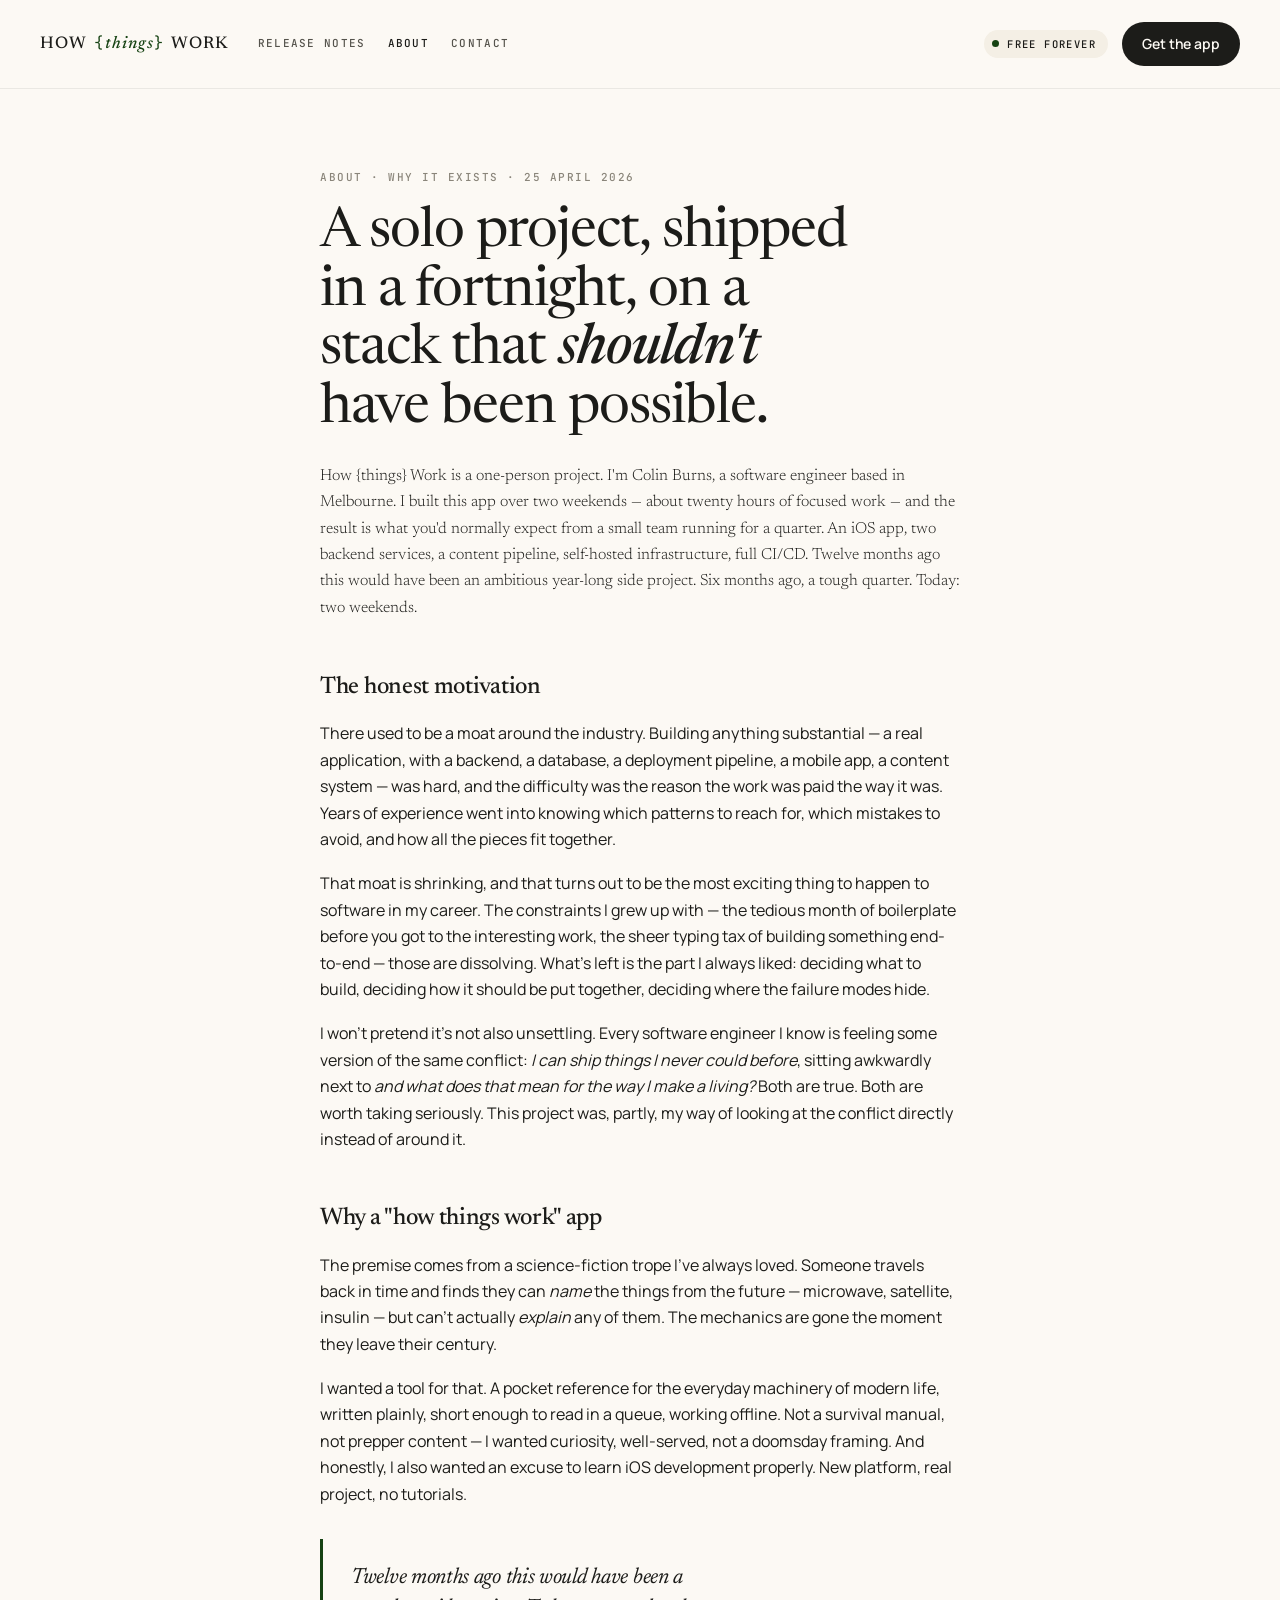
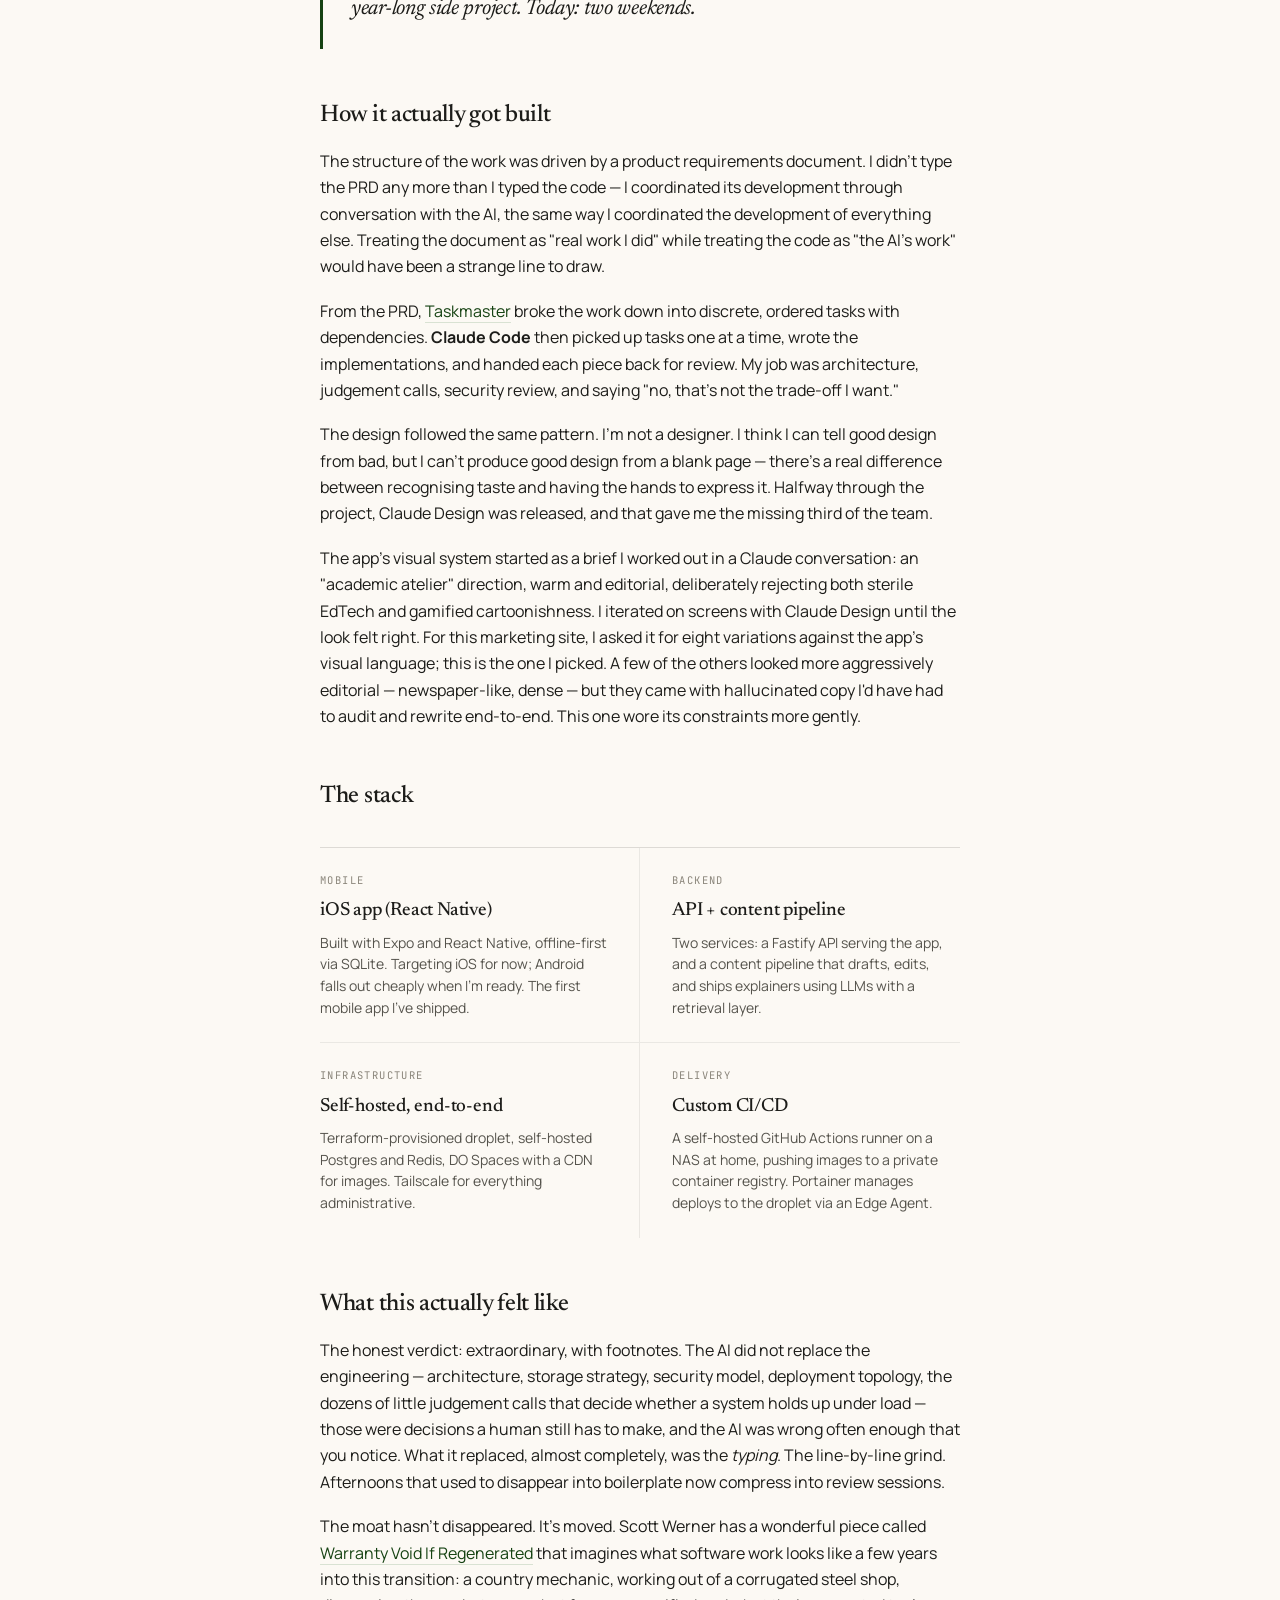
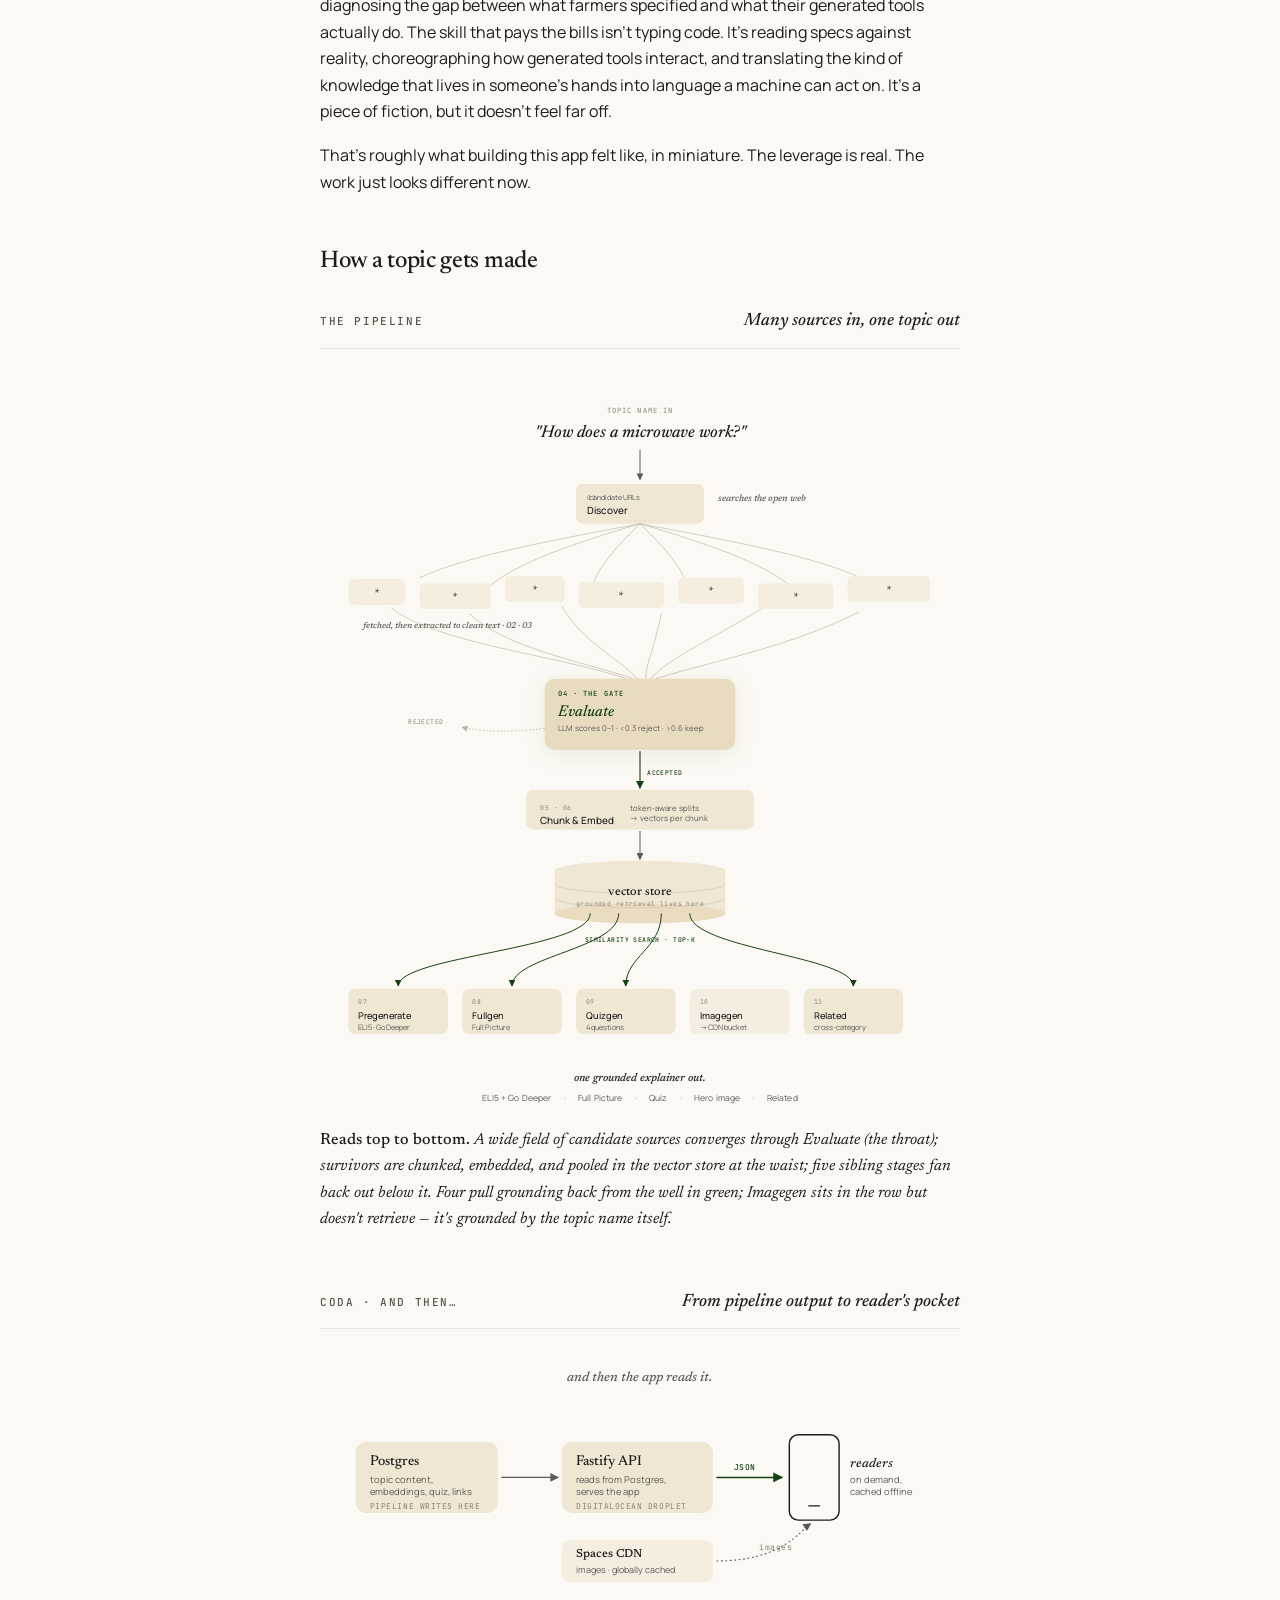
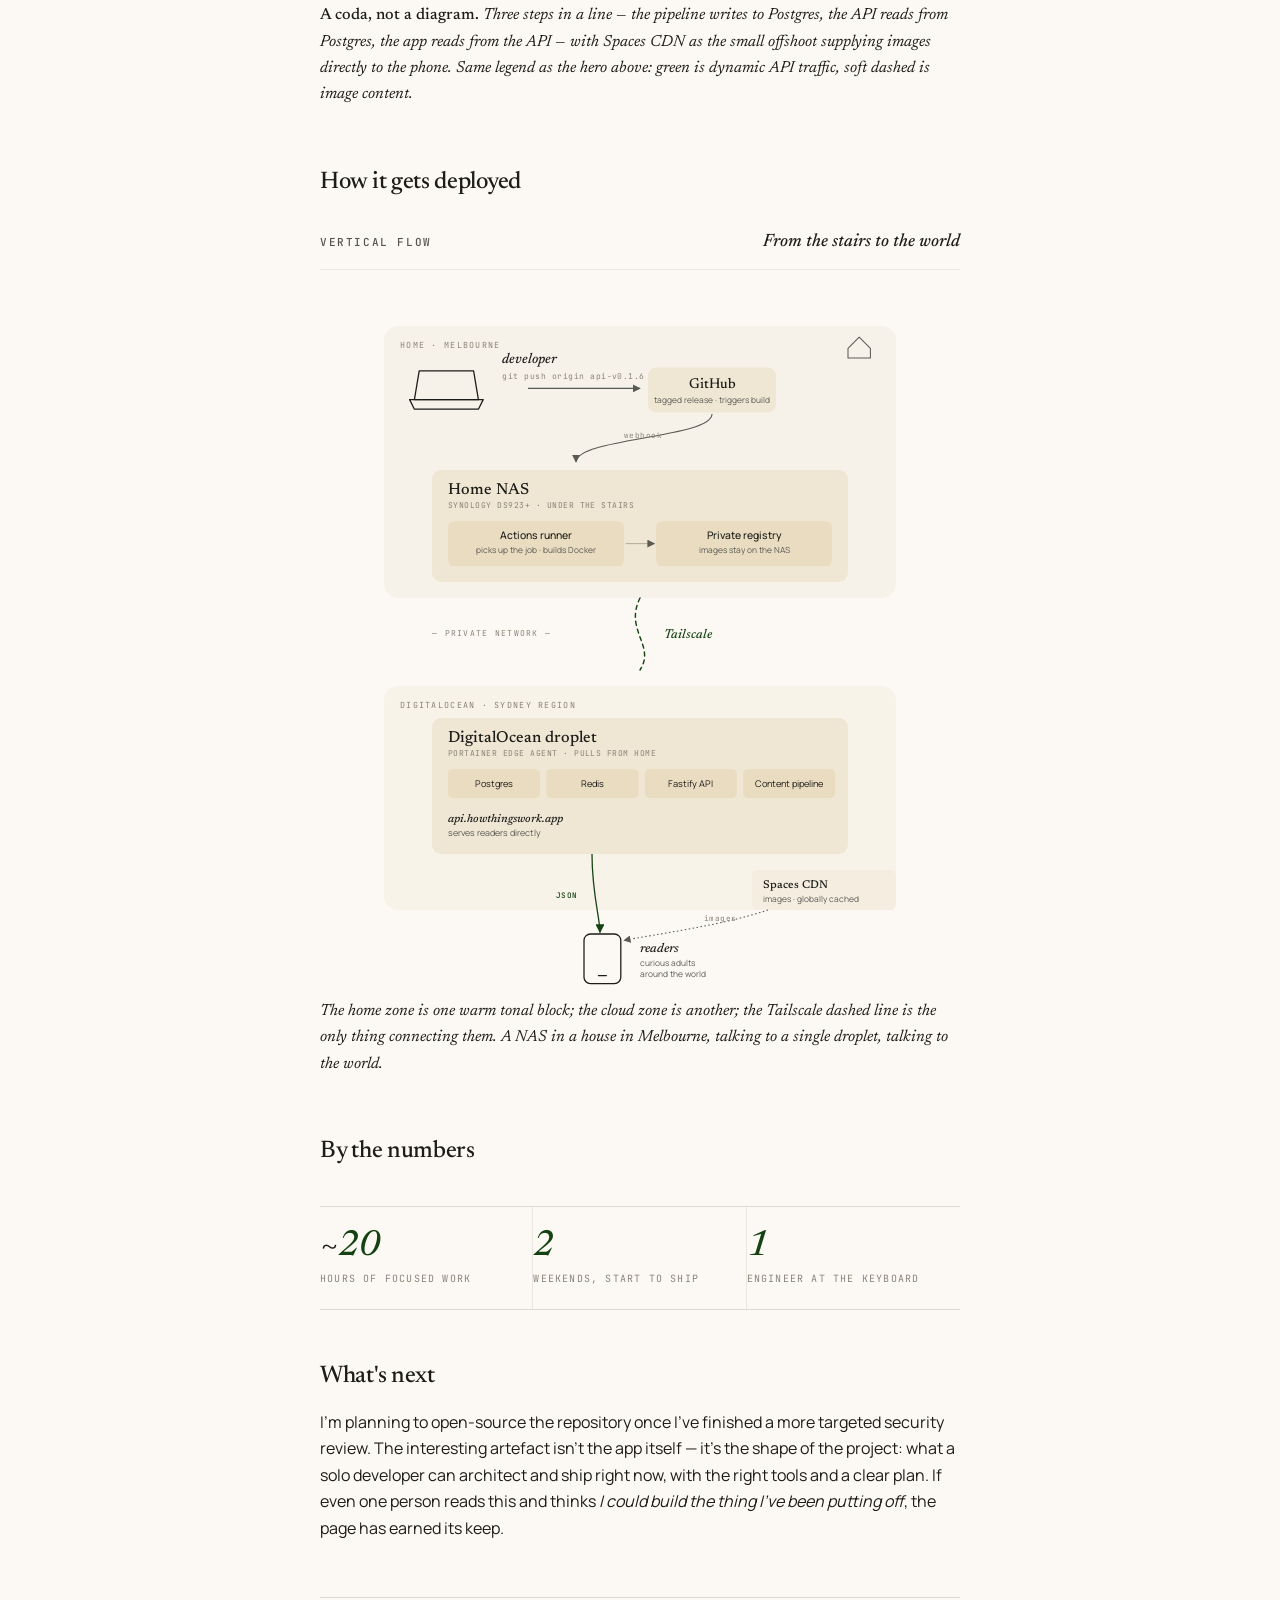
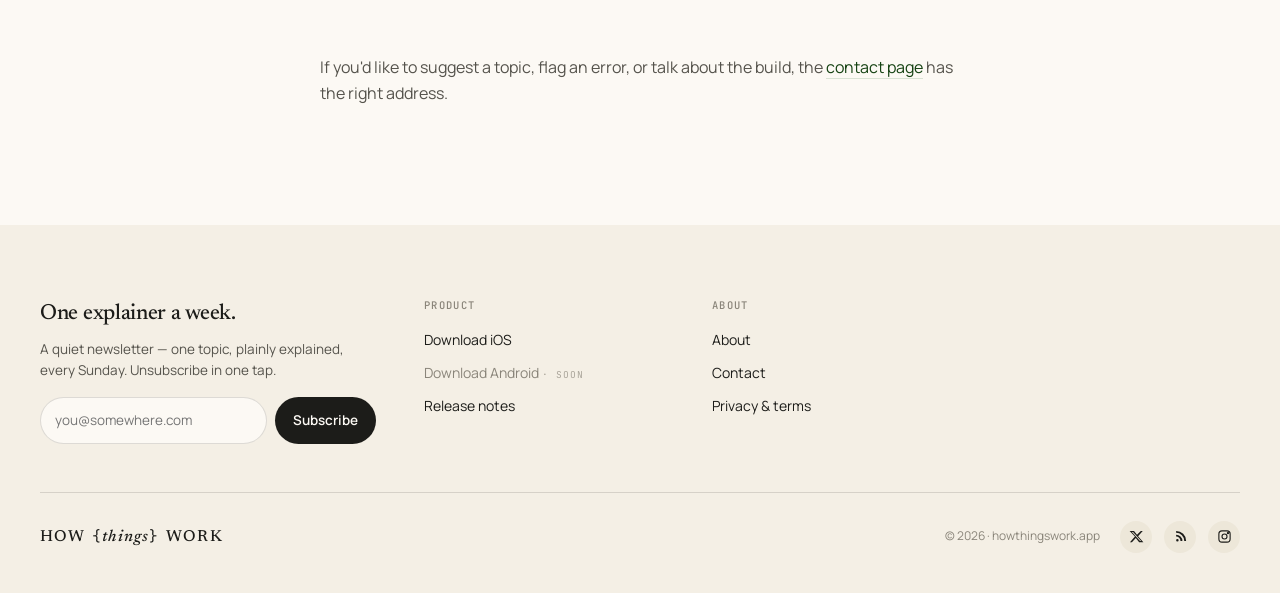
==== about.html @ 5ff61b68 "Consolidate marketing site: about page with embedded diagrams" ====
<!doctype html>
<html lang="en">
<head>
<meta charset="utf-8"/>
<meta name="viewport" content="width=device-width,initial-scale=1"/>
<title>About — How {things} Work</title>
<meta name="description" content="A solo project by Colin Burns. An honest account of building production software with AI as a co-author — what's exciting about it, and what's complicated about it."/>
<meta name="theme-color" content="#fcf9f4"/>
<meta property="og:type" content="website"/>
<meta property="og:title" content="About — How {things} Work"/>
<meta property="og:description" content="A solo project. An honest account of building production software with AI as a co-author."/>
<meta property="og:url" content="https://howthingswork.app/about.html"/>
<meta property="og:site_name" content="How {things} Work"/>
<meta name="twitter:card" content="summary"/>
<link rel="canonical" href="https://howthingswork.app/about.html"/>
<link rel="icon" type="image/svg+xml" href="data:image/svg+xml,<svg xmlns='http://www.w3.org/2000/svg' viewBox='0 0 16 16'><text x='2' y='13' font-family='monospace' font-size='14' fill='%23154212'>{</text></svg>"/>
<link rel="preconnect" href="https://fonts.googleapis.com"/>
<link rel="preconnect" href="https://fonts.gstatic.com" crossorigin/>
<link rel="stylesheet" href="brand.v2.css"/>
<style>
  /* About-page bits */
  .stack {
    display: grid;
    grid-template-columns: 1fr 1fr;
    gap: 0;
    margin: 32px 0 8px;
    border-top: 1px solid var(--hairline-2);
  }
  .stack-item {
    padding: 24px 32px 24px 0;
    border-bottom: 1px solid var(--hairline);
    border-right: 1px solid var(--hairline);
  }
  .stack-item:nth-child(2n) { padding-right: 0; padding-left: 32px; border-right: none; }
  .stack-item:nth-last-child(-n+2) { border-bottom: none; }
  .stack-item .label {
    font-family: var(--mono);
    font-size: 10.5px; letter-spacing: 1.4px; text-transform: uppercase;
    color: var(--ink-faint);
    margin-bottom: 8px;
  }
  .stack-item h4 {
    font-family: var(--serif);
    font-size: 19px; font-weight: 500;
    letter-spacing: -0.2px;
    margin: 0 0 6px;
  }
  .stack-item p {
    font-size: 14px; line-height: 1.55;
    color: var(--ink-muted);
    margin: 0; text-wrap: pretty;
  }

  .stat-row {
    display: grid;
    grid-template-columns: repeat(3, 1fr);
    gap: 0;
    margin: 36px 0 12px;
    border-top: 1px solid var(--hairline-2);
    border-bottom: 1px solid var(--hairline-2);
  }
  .stat {
    padding: 22px 24px 22px 0;
    border-right: 1px solid var(--hairline);
  }
  .stat:last-child { border-right: none; }
  .stat .num {
    font-family: var(--serif);
    font-size: 36px; font-weight: 400;
    letter-spacing: -0.6px;
    line-height: 1;
    margin: 0 0 6px;
  }
  .stat .num em { font-style: italic; font-weight: 500; color: var(--green); }
  .stat .label {
    font-family: var(--mono);
    font-size: 10px; letter-spacing: 1.2px; text-transform: uppercase;
    color: var(--ink-faint);
  }

  .pull {
    margin: 32px 0;
    padding: 24px 0 24px 28px;
    border-left: 3px solid var(--green);
    font-family: var(--serif);
    font-size: 22px;
    font-style: italic;
    line-height: 1.4;
    letter-spacing: -0.3px;
    color: var(--ink);
    text-wrap: balance;
  }

  /* Diagram blocks (funnel · coda · deployment) */
  .diagram-block { margin: 28px 0 56px; }
  .diagram-label {
    display: flex; align-items: baseline; justify-content: space-between;
    margin-bottom: 24px; padding-bottom: 12px;
    border-bottom: 1px solid var(--hairline);
    gap: 16px; flex-wrap: wrap;
  }
  .diagram-num {
    font-family: var(--mono);
    font-size: 11px; font-weight: 500;
    letter-spacing: 1.6px; text-transform: uppercase;
    color: var(--ink-muted);
  }
  .diagram-name {
    font-family: var(--serif);
    font-style: italic;
    font-weight: 500;
    font-size: 18px;
    color: var(--ink);
  }
  .diagram-svg { display: block; width: 100%; height: auto; margin: 0 auto; }
  .diagram-note {
    font-family: var(--serif);
    font-size: 15px;
    line-height: 1.6;
    color: var(--ink-muted);
    margin: 22px 0 0;
    font-style: italic;
    text-wrap: pretty;
  }
  .diagram-note strong { font-style: normal; font-weight: 500; color: var(--ink); }
  .coda { margin-top: 8px; }
  .coda .diagram-svg { max-width: 640px; }

  /* SVG-internal classes (referenced from inline SVG below) */
  .d-card { fill: #f4ede0; }
  .d-card-2 { fill: #efe6d4; }
  .d-card-3 { fill: #e9dcc1; }
  .d-card-warm { fill: #e8dcc0; }
  .d-soft-shadow { filter: drop-shadow(0 6px 14px rgba(60, 50, 30, 0.08)); }
  .d-ink { fill: #1c1c19; }
  .d-ink-soft { fill: #5a5a55; }
  .d-ink-muted { fill: #8a8478; }
  .d-green { fill: #154212; }
  .d-green-stroke { stroke: #154212; }
  .d-ink-stroke { stroke: #1c1c19; }
  .d-soft-stroke { stroke: #5a5a55; }
  .d-mute-stroke { stroke: #b8af9d; }
  .d-display { font-family: var(--serif); }
  .d-mono { font-family: var(--mono); }
  .d-sans { font-family: var(--sans); }

  @media (max-width: 720px) {
    .stack { grid-template-columns: 1fr; }
    .stack-item, .stack-item:nth-child(2n) { padding: 20px 0; border-right: none; }
    .stat-row { grid-template-columns: 1fr; }
    .stat { padding: 20px 0; border-right: none; border-bottom: 1px solid var(--hairline); }
    .stat:last-child { border-bottom: none; }
    .pull { font-size: 19px; padding-left: 20px; }
    .diagram-name { font-size: 16px; }
  }
</style>
</head>
<body>

<nav class="nav">
  <div class="nav-left">
    <a href="index.html" class="wm" aria-label="Home">
      <span class="word">HOW</span><span><span class="brace">{</span><span class="slot">things</span><span class="brace">}</span></span><span class="word">WORK</span>
    </a>
    <div class="nav-links">
      <a href="release-notes.html">Release notes</a>
      <a href="about.html">About</a>
      <a href="contact.html">Contact</a>
    </div>
  </div>
  <div class="nav-right">
    <span class="free-pill">Free forever</span>
    <a href="index.html#download" class="btn btn-ink">Get the app</a>
  </div>
</nav>

<main>
<section class="page">
  <div class="page-eyebrow">About · Why it exists · 25 April 2026</div>
  <h1 class="page-title">A solo project, shipped in a fortnight, on a stack that <em>shouldn't</em> have been possible.</h1>
  <p class="page-lede">
    How {things} Work is a one-person project. I'm Colin Burns, a software engineer based in
    Melbourne. I built this app over two weekends — about twenty hours of focused work — and
    the result is what you'd normally expect from a small team running for a quarter. An iOS
    app, two backend services, a content pipeline, self-hosted infrastructure, full CI/CD.
    Twelve months ago this would have been an ambitious year-long side project. Six months ago,
    a tough quarter. Today: two weekends.
  </p>

  <h2>The honest motivation</h2>
  <p>
    There used to be a moat around the industry. Building anything substantial — a real
    application, with a backend, a database, a deployment pipeline, a mobile app, a content
    system — was hard, and the difficulty was the reason the work was paid the way it was.
    Years of experience went into knowing which patterns to reach for, which mistakes to avoid,
    and how all the pieces fit together.
  </p>
  <p>
    That moat is shrinking, and that turns out to be the most exciting thing to happen to
    software in my career. The constraints I grew up with — the tedious month of boilerplate
    before you got to the interesting work, the sheer typing tax of building something
    end-to-end — those are dissolving. What's left is the part I always liked: deciding what
    to build, deciding how it should be put together, deciding where the failure modes hide.
  </p>
  <p>
    I won't pretend it's not also unsettling. Every software engineer I know is feeling some
    version of the same conflict: <em>I can ship things I never could before</em>, sitting
    awkwardly next to <em>and what does that mean for the way I make a living?</em> Both are
    true. Both are worth taking seriously. This project was, partly, my way of looking at the
    conflict directly instead of around it.
  </p>

  <h2>Why a "how things work" app</h2>
  <p>
    The premise comes from a science-fiction trope I've always loved. Someone travels back in
    time and finds they can <em>name</em> the things from the future — microwave, satellite,
    insulin — but can't actually <em>explain</em> any of them. The mechanics are gone the
    moment they leave their century.
  </p>
  <p>
    I wanted a tool for that. A pocket reference for the everyday machinery of modern life,
    written plainly, short enough to read in a queue, working offline. Not a survival manual,
    not prepper content — I wanted curiosity, well-served, not a doomsday framing. And honestly,
    I also wanted an excuse to learn iOS development properly. New platform, real project, no
    tutorials.
  </p>

  <div class="pull">
    Twelve months ago this would have been a year-long side project. Today: two weekends.
  </div>

  <h2>How it actually got built</h2>
  <p>
    The structure of the work was driven by a product requirements document. I didn't type
    the PRD any more than I typed the code — I coordinated its development through
    conversation with the AI, the same way I coordinated the development of everything else.
    Treating the document as "real work I did" while treating the code as "the AI's work"
    would have been a strange line to draw.
  </p>
  <p>
    From the PRD, <a class="inline" href="https://www.task-master.dev" target="_blank" rel="noopener">Taskmaster</a>
    broke the work down into discrete, ordered tasks with dependencies. <strong>Claude Code</strong>
    then picked up tasks one at a time, wrote the implementations, and handed each piece back for
    review. My job was architecture, judgement calls, security review, and saying "no, that's not
    the trade-off I want."
  </p>
  <p>
    The design followed the same pattern. I'm not a designer. I think I can tell good design
    from bad, but I can't produce good design from a blank page — there's a real difference
    between recognising taste and having the hands to express it. Halfway through the project,
    Claude Design was released, and that gave me the missing third of the team.
  </p>
  <p>
    The app's visual system started as a brief I worked out in a Claude conversation: an
    "academic atelier" direction, warm and editorial, deliberately rejecting both sterile
    EdTech and gamified cartoonishness. I iterated on screens with Claude Design until the
    look felt right. For this marketing site, I asked it for eight variations against the
    app's visual language; this is the one I picked. A few of the others looked more
    aggressively editorial — newspaper-like, dense — but they came with hallucinated copy I'd
    have had to audit and rewrite end-to-end. This one wore its constraints more gently.
  </p>

  <h2>The stack</h2>
  <div class="stack">
    <div class="stack-item">
      <div class="label">Mobile</div>
      <h4>iOS app (React Native)</h4>
      <p>Built with Expo and React Native, offline-first via SQLite. Targeting iOS for now; Android falls out cheaply when I'm ready. The first mobile app I've shipped.</p>
    </div>
    <div class="stack-item">
      <div class="label">Backend</div>
      <h4>API + content pipeline</h4>
      <p>Two services: a Fastify API serving the app, and a content pipeline that drafts, edits, and ships explainers using LLMs with a retrieval layer.</p>
    </div>
    <div class="stack-item">
      <div class="label">Infrastructure</div>
      <h4>Self-hosted, end-to-end</h4>
      <p>Terraform-provisioned droplet, self-hosted Postgres and Redis, DO Spaces with a CDN for images. Tailscale for everything administrative.</p>
    </div>
    <div class="stack-item">
      <div class="label">Delivery</div>
      <h4>Custom CI/CD</h4>
      <p>A self-hosted GitHub Actions runner on a NAS at home, pushing images to a private container registry. Portainer manages deploys to the droplet via an Edge Agent.</p>
    </div>
  </div>

  <h2>What this actually felt like</h2>
  <p>
    The honest verdict: extraordinary, with footnotes. The AI did not replace the engineering
    — architecture, storage strategy, security model, deployment topology, the dozens of
    little judgement calls that decide whether a system holds up under load — those were
    decisions a human still has to make, and the AI was wrong often enough that you notice.
    What it replaced, almost completely, was the <em>typing</em>. The line-by-line grind.
    Afternoons that used to disappear into boilerplate now compress into review sessions.
  </p>
  <p>
    The moat hasn't disappeared. It's moved. Scott Werner has a wonderful piece called
    <a class="inline" href="https://nearzero.software/p/warranty-void-if-regenerated" target="_blank" rel="noopener">Warranty Void If Regenerated</a>
    that imagines what software work looks like a few years into this transition: a country
    mechanic, working out of a corrugated steel shop, diagnosing the gap between what farmers
    specified and what their generated tools actually do. The skill that pays the bills isn't
    typing code. It's reading specs against reality, choreographing how generated tools
    interact, and translating the kind of knowledge that lives in someone's hands into
    language a machine can act on. It's a piece of fiction, but it doesn't feel far off.
  </p>
  <p>
    That's roughly what building this app felt like, in miniature. The leverage is real. The
    work just looks different now.
  </p>

  <h2>How a topic gets made</h2>

  <section class="diagram-block">
    <div class="diagram-label">
      <span class="diagram-num">The pipeline</span>
      <span class="diagram-name">Many sources in, one topic out</span>
    </div>

    <svg class="diagram-svg" viewBox="0 0 900 1060" xmlns="http://www.w3.org/2000/svg" role="img" aria-labelledby="pb-title">
      <title id="pb-title">Funnel content pipeline: many sources converge through Evaluate, fan out through grounded generation</title>
      <defs>
        <marker id="pb-arr" viewBox="0 0 10 10" refX="9" refY="5" markerWidth="7" markerHeight="7" orient="auto">
          <path d="M0,0 L10,5 L0,10 z" fill="#5a5a55"/>
        </marker>
        <marker id="pb-arr-green" viewBox="0 0 10 10" refX="9" refY="5" markerWidth="7" markerHeight="7" orient="auto">
          <path d="M0,0 L10,5 L0,10 z" fill="#154212"/>
        </marker>
        <marker id="pb-arr-mute" viewBox="0 0 10 10" refX="9" refY="5" markerWidth="7" markerHeight="7" orient="auto">
          <path d="M0,0 L10,5 L0,10 z" fill="#b8af9d"/>
        </marker>
      </defs>

      <g transform="translate(450, 56)">
        <text x="0" y="0" text-anchor="middle" class="d-mono d-ink-muted" font-size="10" letter-spacing="1.6">TOPIC NAME IN</text>
        <text x="0" y="34" text-anchor="middle" class="d-display d-ink" font-size="24" font-style="italic" font-weight="500">"How does a microwave work?"</text>
      </g>

      <path d="M450,108 C450,128 450,140 450,150" fill="none" class="d-soft-stroke" stroke-width="1.4" marker-end="url(#pb-arr)"/>

      <g transform="translate(360, 156)">
        <rect width="180" height="56" rx="10" class="d-card-2"/>
        <text x="16" y="22" class="d-mono d-ink-muted" font-size="9" letter-spacing="0.6">01</text>
        <text x="16" y="42" class="d-sans d-ink" font-size="14" font-weight="500">Discover</text>
        <text x="90" y="22" class="d-sans d-ink-soft" font-size="10" text-anchor="end">candidate URLs</text>
      </g>
      <text x="560" y="180" class="d-display d-ink-soft" font-size="13" font-style="italic" font-weight="500">searches the open web</text>

      <g class="d-mute-stroke" stroke-width="1" fill="none" opacity="0.85">
        <path d="M450,212 C300,240 200,260 140,288"/>
        <path d="M450,212 C320,250 250,280 220,318"/>
        <path d="M450,212 C400,260 380,290 380,320"/>
        <path d="M450,212 C500,260 520,290 520,320"/>
        <path d="M450,212 C580,250 650,280 680,318"/>
        <path d="M450,212 C600,240 700,260 760,288"/>
      </g>

      <g transform="translate(40, 290)">
        <rect x="0" y="0" width="80" height="36" rx="6" class="d-card"/>
        <text x="40" y="26" text-anchor="middle" class="d-display d-ink-soft" font-size="20" font-weight="500">*</text>
        <rect x="100" y="6" width="100" height="36" rx="6" class="d-card"/>
        <text x="150" y="32" text-anchor="middle" class="d-display d-ink-soft" font-size="20" font-weight="500">*</text>
        <rect x="220" y="-4" width="84" height="36" rx="6" class="d-card"/>
        <text x="262" y="22" text-anchor="middle" class="d-display d-ink-soft" font-size="20" font-weight="500">*</text>
        <rect x="324" y="4" width="120" height="36" rx="6" class="d-card"/>
        <text x="384" y="30" text-anchor="middle" class="d-display d-ink-soft" font-size="20" font-weight="500">*</text>
        <rect x="464" y="-2" width="92" height="36" rx="6" class="d-card"/>
        <text x="510" y="24" text-anchor="middle" class="d-display d-ink-soft" font-size="20" font-weight="500">*</text>
        <rect x="576" y="6" width="106" height="36" rx="6" class="d-card"/>
        <text x="629" y="32" text-anchor="middle" class="d-display d-ink-soft" font-size="20" font-weight="500">*</text>
        <rect x="702" y="-4" width="116" height="36" rx="6" class="d-card"/>
        <text x="760" y="22" text-anchor="middle" class="d-display d-ink-soft" font-size="20" font-weight="500">*</text>
      </g>

      <text x="60" y="358" class="d-display d-ink-soft" font-size="12" font-style="italic" font-weight="500">fetched, then extracted to clean text · 02 · 03</text>

      <g class="d-mute-stroke" stroke-width="1" fill="none" opacity="0.85">
        <path d="M100,330 C160,380 350,400 430,430"/>
        <path d="M210,338 C260,388 380,408 440,430"/>
        <path d="M340,328 C370,380 420,400 446,430"/>
        <path d="M480,338 C470,388 458,410 458,430"/>
        <path d="M620,332 C540,380 480,408 466,430"/>
        <path d="M758,336 C660,386 540,408 472,430"/>
      </g>

      <g>
        <rect x="316" y="430" width="268" height="100" rx="14" class="d-card-warm d-soft-shadow"/>
        <text x="334" y="454" class="d-mono d-green" font-size="10" letter-spacing="1.6" font-weight="500">04 · THE GATE</text>
        <text x="334" y="482" class="d-display d-green" font-size="22" font-style="italic" font-weight="500">Evaluate</text>
        <text x="334" y="504" class="d-sans d-ink-soft" font-size="11">LLM scores 0–1 · &lt;0.3 reject · &gt;0.6 keep</text>
      </g>

      <path d="M316,500 C260,506 220,504 200,498" fill="none" class="d-mute-stroke" stroke-width="1.2" stroke-dasharray="2 3" marker-end="url(#pb-arr-mute)"/>
      <text x="124" y="494" class="d-mono d-ink-muted" font-size="9" letter-spacing="0.6">REJECTED</text>

      <path d="M450,532 C450,556 450,572 450,584" fill="none" class="d-green-stroke" stroke-width="1.6" marker-end="url(#pb-arr-green)"/>
      <text x="460" y="566" class="d-mono d-green" font-size="9" letter-spacing="0.6" font-weight="500">ACCEPTED</text>

      <g>
        <rect x="290" y="586" width="320" height="56" rx="10" class="d-card-2"/>
        <g transform="translate(310, 600)">
          <text x="0" y="14" class="d-mono d-ink-muted" font-size="9" letter-spacing="0.6">05 · 06</text>
          <text x="0" y="34" class="d-sans d-ink" font-size="14" font-weight="500">Chunk &amp; Embed</text>
        </g>
        <text x="436" y="616" class="d-sans d-ink-soft" font-size="11">token-aware splits</text>
        <text x="436" y="630" class="d-sans d-ink-soft" font-size="11">→ vectors per chunk</text>
      </g>

      <path d="M450,644 C450,664 450,672 450,684" fill="none" class="d-soft-stroke" stroke-width="1.4" marker-end="url(#pb-arr)"/>

      <g transform="translate(330, 686)">
        <ellipse cx="120" cy="14" rx="120" ry="14" class="d-card-2"/>
        <rect x="0" y="14" width="240" height="60" class="d-card-2"/>
        <ellipse cx="120" cy="74" rx="120" ry="14" class="d-card-3"/>
        <path d="M0,32 A 120 14 0 0 0 240 32" fill="none" class="d-mute-stroke" stroke-width="0.8" opacity="0.6"/>
        <path d="M0,52 A 120 14 0 0 0 240 52" fill="none" class="d-mute-stroke" stroke-width="0.8" opacity="0.6"/>
        <text x="120" y="48" text-anchor="middle" class="d-display d-ink" font-size="18" font-weight="500">vector store</text>
        <text x="120" y="64" text-anchor="middle" class="d-mono d-ink-muted" font-size="9" letter-spacing="0.6">grounded retrieval lives here</text>
      </g>

      <path d="M380,760 C380,810 110,820 110,862" fill="none" class="d-green-stroke" stroke-width="1.4" marker-end="url(#pb-arr-green)"/>
      <path d="M420,760 C420,810 270,820 270,862" fill="none" class="d-green-stroke" stroke-width="1.4" marker-end="url(#pb-arr-green)"/>
      <path d="M480,760 C480,810 430,820 430,862" fill="none" class="d-green-stroke" stroke-width="1.4" marker-end="url(#pb-arr-green)"/>
      <path d="M520,760 C520,810 750,820 750,862" fill="none" class="d-green-stroke" stroke-width="1.4" marker-end="url(#pb-arr-green)"/>
      <text x="450" y="800" text-anchor="middle" class="d-mono d-green" font-size="9" letter-spacing="0.6" font-weight="500">SIMILARITY SEARCH · TOP-K</text>

      <g transform="translate(40, 866)">
        <rect width="140" height="64" rx="10" class="d-card-2"/>
        <text x="14" y="22" class="d-mono d-ink-muted" font-size="9" letter-spacing="0.6">07</text>
        <text x="14" y="42" class="d-sans d-ink" font-size="13" font-weight="500">Pregenerate</text>
        <text x="14" y="58" class="d-sans d-ink-soft" font-size="10.5">ELI5 · Go Deeper</text>
      </g>
      <g transform="translate(200, 866)">
        <rect width="140" height="64" rx="10" class="d-card-2"/>
        <text x="14" y="22" class="d-mono d-ink-muted" font-size="9" letter-spacing="0.6">08</text>
        <text x="14" y="42" class="d-sans d-ink" font-size="13" font-weight="500">Fullgen</text>
        <text x="14" y="58" class="d-sans d-ink-soft" font-size="10.5">Full Picture</text>
      </g>
      <g transform="translate(360, 866)">
        <rect width="140" height="64" rx="10" class="d-card-2"/>
        <text x="14" y="22" class="d-mono d-ink-muted" font-size="9" letter-spacing="0.6">09</text>
        <text x="14" y="42" class="d-sans d-ink" font-size="13" font-weight="500">Quizgen</text>
        <text x="14" y="58" class="d-sans d-ink-soft" font-size="10.5">4 questions</text>
      </g>
      <g transform="translate(520, 866)">
        <rect width="140" height="64" rx="10" class="d-card"/>
        <text x="14" y="22" class="d-mono d-ink-muted" font-size="9" letter-spacing="0.6">10</text>
        <text x="14" y="42" class="d-sans d-ink" font-size="13" font-weight="500">Imagegen</text>
        <text x="14" y="58" class="d-sans d-ink-soft" font-size="10.5">→ CDN bucket</text>
      </g>
      <g transform="translate(680, 866)">
        <rect width="140" height="64" rx="10" class="d-card-2"/>
        <text x="14" y="22" class="d-mono d-ink-muted" font-size="9" letter-spacing="0.6">11</text>
        <text x="14" y="42" class="d-sans d-ink" font-size="13" font-weight="500">Related</text>
        <text x="14" y="58" class="d-sans d-ink-soft" font-size="10.5">cross-category</text>
      </g>

      <g transform="translate(450, 996)" text-anchor="middle">
        <text x="0" y="0" class="d-display d-ink" font-size="16" font-style="italic" font-weight="500">one grounded explainer out.</text>
      </g>
      <g transform="translate(450, 1024)" text-anchor="middle" class="d-sans d-ink">
        <text x="0" y="0" font-size="12" letter-spacing="0.2" class="d-ink-soft">
          <tspan>ELI5 + Go Deeper</tspan>
          <tspan dx="14" class="d-ink-muted">·</tspan>
          <tspan dx="14">Full Picture</tspan>
          <tspan dx="14" class="d-ink-muted">·</tspan>
          <tspan dx="14">Quiz</tspan>
          <tspan dx="14" class="d-ink-muted">·</tspan>
          <tspan dx="14">Hero image</tspan>
          <tspan dx="14" class="d-ink-muted">·</tspan>
          <tspan dx="14">Related</tspan>
        </text>
      </g>
    </svg>

    <p class="diagram-note">
      <strong>Reads top to bottom.</strong> A wide field of candidate
      sources converges through Evaluate (the throat); survivors are
      chunked, embedded, and pooled in the vector store at the waist;
      five sibling stages fan back out below it. Four pull grounding
      back from the well in green; Imagegen sits in the row but
      doesn't retrieve — it's grounded by the topic name itself.
    </p>
  </section>

  <section class="diagram-block coda">
    <div class="diagram-label">
      <span class="diagram-num">Coda · And then…</span>
      <span class="diagram-name">From pipeline output to reader's pocket</span>
    </div>

    <svg class="diagram-svg" viewBox="0 0 720 280" xmlns="http://www.w3.org/2000/svg" role="img" aria-labelledby="pc-title">
      <title id="pc-title">Coda: Postgres to Fastify API to mobile app, with Spaces CDN serving images</title>
      <defs>
        <marker id="pc-arr" viewBox="0 0 10 10" refX="9" refY="5" markerWidth="7" markerHeight="7" orient="auto">
          <path d="M0,0 L10,5 L0,10 z" fill="#5a5a55"/>
        </marker>
        <marker id="pc-arr-green" viewBox="0 0 10 10" refX="9" refY="5" markerWidth="7" markerHeight="7" orient="auto">
          <path d="M0,0 L10,5 L0,10 z" fill="#154212"/>
        </marker>
      </defs>

      <text x="360" y="32" text-anchor="middle" class="d-display d-ink-soft" font-size="15" font-style="italic" font-weight="500">and then the app reads it.</text>

      <g transform="translate(40, 100)">
        <rect width="160" height="80" rx="12" class="d-card-2"/>
        <text x="16" y="26" class="d-display d-ink" font-size="16" font-weight="500">Postgres</text>
        <text x="16" y="46" class="d-sans d-ink-soft" font-size="10.5">topic content,</text>
        <text x="16" y="60" class="d-sans d-ink-soft" font-size="10.5">embeddings, quiz, links</text>
        <text x="16" y="76" class="d-mono d-ink-muted" font-size="9" letter-spacing="0.6">PIPELINE WRITES HERE</text>
      </g>

      <path d="M204,140 C232,140 250,140 268,140" fill="none" class="d-soft-stroke" stroke-width="1.4" marker-end="url(#pc-arr)"/>

      <g transform="translate(272, 100)">
        <rect width="170" height="80" rx="12" class="d-card-2"/>
        <text x="16" y="26" class="d-display d-ink" font-size="16" font-weight="500">Fastify API</text>
        <text x="16" y="46" class="d-sans d-ink-soft" font-size="10.5">reads from Postgres,</text>
        <text x="16" y="60" class="d-sans d-ink-soft" font-size="10.5">serves the app</text>
        <text x="16" y="76" class="d-mono d-ink-muted" font-size="9" letter-spacing="0.6">DIGITALOCEAN DROPLET</text>
      </g>

      <path d="M446,140 C480,140 502,140 520,140" fill="none" class="d-green-stroke" stroke-width="1.6" marker-end="url(#pc-arr-green)"/>
      <text x="478" y="132" text-anchor="middle" class="d-mono d-green" font-size="9" letter-spacing="0.6" font-weight="500">JSON</text>

      <g transform="translate(528, 92)">
        <rect width="56" height="96" rx="10" fill="none" class="d-ink-stroke" stroke-width="1.6"/>
        <line x1="22" y1="80" x2="34" y2="80" class="d-ink-stroke" stroke-width="1.6" stroke-linecap="round"/>
        <text x="68" y="36" class="d-display d-ink" font-size="14" font-style="italic" font-weight="500">readers</text>
        <text x="68" y="54" class="d-sans d-ink-soft" font-size="10.5">on demand,</text>
        <text x="68" y="68" class="d-sans d-ink-soft" font-size="10.5">cached offline</text>
      </g>

      <g transform="translate(272, 210)">
        <rect width="170" height="48" rx="10" class="d-card"/>
        <text x="16" y="20" class="d-display d-ink" font-size="13" font-weight="500">Spaces CDN</text>
        <text x="16" y="38" class="d-sans d-ink-soft" font-size="10">images · globally cached</text>
      </g>

      <path d="M446,234 C520,234 540,200 552,192" fill="none" class="d-soft-stroke" stroke-width="1.3" stroke-dasharray="2 3" marker-end="url(#pc-arr)"/>
      <text x="494" y="222" class="d-mono d-ink-muted" font-size="9" letter-spacing="0.6">images</text>
    </svg>

    <p class="diagram-note">
      <strong>A coda, not a diagram.</strong> Three steps in a line —
      the pipeline writes to Postgres, the API reads from Postgres, the
      app reads from the API — with Spaces CDN as the small offshoot
      supplying images directly to the phone. Same legend as the hero
      above: green is dynamic API traffic, soft dashed is image content.
    </p>
  </section>

  <h2>How it gets deployed</h2>

  <section class="diagram-block">
    <div class="diagram-label">
      <span class="diagram-num">Vertical flow</span>
      <span class="diagram-name">From the stairs to the world</span>
    </div>

    <svg class="diagram-svg" viewBox="0 0 800 880" xmlns="http://www.w3.org/2000/svg" role="img" aria-labelledby="d2-title">
      <title id="d2-title">Vertical architecture: home zone above, cloud zone below, users at the bottom</title>
      <defs>
        <marker id="arrow2" viewBox="0 0 10 10" refX="9" refY="5" markerWidth="7" markerHeight="7" orient="auto">
          <path d="M0,0 L10,5 L0,10 z" fill="#5a5a55"/>
        </marker>
        <marker id="arrow2-green" viewBox="0 0 10 10" refX="9" refY="5" markerWidth="7" markerHeight="7" orient="auto">
          <path d="M0,0 L10,5 L0,10 z" fill="#154212"/>
        </marker>
      </defs>

      <rect x="80" y="40" width="640" height="340" rx="18" class="d-card" opacity="0.55"/>
      <text x="100" y="68" class="d-mono d-ink-muted" font-size="10.5" letter-spacing="1.6">HOME · MELBOURNE</text>

      <g transform="translate(660, 50)">
        <path d="M0,18 L14,4 L28,18 L28,30 L0,30 Z" fill="none" class="d-soft-stroke" stroke-width="1.3" stroke-linejoin="round"/>
      </g>

      <g transform="translate(118, 92)">
        <path d="M0,40 L80,40 L74,4 L6,4 Z" fill="none" class="d-ink-stroke" stroke-width="1.6" stroke-linejoin="round"/>
        <path d="M-6,40 L86,40 L80,52 L0,52 Z" fill="none" class="d-ink-stroke" stroke-width="1.6" stroke-linejoin="round"/>
        <text x="110" y="-6" class="d-display d-ink" font-size="18" font-weight="500" font-style="italic">developer</text>
        <text x="110" y="14" class="d-mono d-ink-muted" font-size="10" letter-spacing="0.6">git push origin api-v0.1.6</text>
      </g>

      <path d="M260,118 C320,118 360,118 400,118" fill="none" class="d-soft-stroke" stroke-width="1.4" marker-end="url(#arrow2)"/>

      <g transform="translate(410, 92)">
        <rect width="160" height="56" rx="10" class="d-card-2"/>
        <text x="80" y="26" text-anchor="middle" class="d-display d-ink" font-size="18" font-weight="500">GitHub</text>
        <text x="80" y="44" text-anchor="middle" class="d-sans d-ink-soft" font-size="10.5">tagged release · triggers build</text>
      </g>

      <path d="M490,150 C490,180 320,180 320,210" fill="none" class="d-soft-stroke" stroke-width="1.4" marker-end="url(#arrow2)"/>
      <text x="380" y="180" class="d-mono d-ink-muted" font-size="9.5" letter-spacing="0.6">webhook</text>

      <g transform="translate(140, 220)">
        <rect x="0" y="0" width="520" height="140" rx="12" class="d-card-2"/>
        <text x="20" y="30" class="d-display d-ink" font-size="20" font-weight="500">Home NAS</text>
        <text x="20" y="48" class="d-mono d-ink-muted" font-size="10" letter-spacing="0.6">SYNOLOGY DS923+ · UNDER THE STAIRS</text>

        <rect x="20" y="64" width="220" height="56" rx="8" class="d-card-3"/>
        <text x="130" y="86" text-anchor="middle" class="d-sans d-ink" font-size="13" font-weight="500">Actions runner</text>
        <text x="130" y="104" text-anchor="middle" class="d-sans d-ink-soft" font-size="10.5">picks up the job · builds Docker</text>

        <rect x="280" y="64" width="220" height="56" rx="8" class="d-card-3"/>
        <text x="390" y="86" text-anchor="middle" class="d-sans d-ink" font-size="13" font-weight="500">Private registry</text>
        <text x="390" y="104" text-anchor="middle" class="d-sans d-ink-soft" font-size="10.5">images stay on the NAS</text>

        <path d="M242,92 L278,92" fill="none" class="d-mute-stroke" stroke-width="1.4" marker-end="url(#arrow2)"/>
      </g>

      <g>
        <text x="140" y="428" class="d-mono d-ink-muted" font-size="10" letter-spacing="1.6">— PRIVATE NETWORK —</text>
        <path d="M400,380 C380,420 420,440 400,470" fill="none" class="d-green-stroke" stroke-width="1.8" stroke-dasharray="5 5" stroke-linecap="round"/>
        <text x="430" y="430" class="d-display d-green" font-size="16" font-style="italic" font-weight="500">Tailscale</text>
      </g>

      <rect x="80" y="490" width="640" height="280" rx="18" class="d-card" opacity="0.5"/>
      <text x="100" y="518" class="d-mono d-ink-muted" font-size="10.5" letter-spacing="1.6">DIGITALOCEAN · SYDNEY REGION</text>

      <g transform="translate(140, 530)">
        <rect x="0" y="0" width="520" height="170" rx="12" class="d-card-2"/>
        <text x="20" y="30" class="d-display d-ink" font-size="20" font-weight="500">DigitalOcean droplet</text>
        <text x="20" y="48" class="d-mono d-ink-muted" font-size="10" letter-spacing="0.6">PORTAINER EDGE AGENT · PULLS FROM HOME</text>

        <g font-size="11.5" class="d-sans d-ink">
          <rect x="20" y="64" width="115" height="36" rx="6" class="d-card-3"/>
          <text x="77" y="86" text-anchor="middle">Postgres</text>
          <rect x="143" y="64" width="115" height="36" rx="6" class="d-card-3"/>
          <text x="200" y="86" text-anchor="middle">Redis</text>
          <rect x="266" y="64" width="115" height="36" rx="6" class="d-card-3"/>
          <text x="323" y="86" text-anchor="middle">Fastify API</text>
          <rect x="389" y="64" width="115" height="36" rx="6" class="d-card-3"/>
          <text x="446" y="86" text-anchor="middle">Content pipeline</text>
        </g>

        <text x="20" y="130" class="d-display d-ink" font-size="14" font-style="italic" font-weight="500">api.howthingswork.app</text>
        <text x="20" y="148" class="d-sans d-ink-soft" font-size="11">serves readers directly</text>
      </g>

      <g transform="translate(540, 720)">
        <rect x="0" y="0" width="180" height="50" rx="8" class="d-card"/>
        <text x="14" y="22" class="d-display d-ink" font-size="14" font-weight="500">Spaces CDN</text>
        <text x="14" y="40" class="d-sans d-ink-soft" font-size="10.5">images · globally cached</text>
      </g>

      <g transform="translate(330, 800)">
        <rect x="0" y="0" width="46" height="62" rx="8" fill="none" class="d-ink-stroke" stroke-width="1.6"/>
        <line x1="18" y1="52" x2="28" y2="52" class="d-ink-stroke" stroke-width="1.6" stroke-linecap="round"/>
        <text x="70" y="22" class="d-display d-ink" font-size="16" font-style="italic" font-weight="500">readers</text>
        <text x="70" y="40" class="d-sans d-ink-soft" font-size="10.5">curious adults</text>
        <text x="70" y="54" class="d-sans d-ink-soft" font-size="10.5">around the world</text>
      </g>

      <path d="M340,700 C340,750 350,780 350,798" fill="none" class="d-green-stroke" stroke-width="1.6" marker-end="url(#arrow2-green)"/>
      <text x="295" y="755" class="d-mono d-green" font-size="9.5" letter-spacing="0.6" font-weight="500">JSON</text>

      <path d="M560,770 C500,790 420,800 380,808" fill="none" class="d-soft-stroke" stroke-width="1.3" stroke-dasharray="2 3" marker-end="url(#arrow2)"/>
      <text x="480" y="784" class="d-mono d-ink-muted" font-size="9.5" letter-spacing="0.6">images</text>
    </svg>

    <p class="diagram-note">
      The home zone is one warm tonal block; the cloud zone is another;
      the Tailscale dashed line is the only thing connecting them. A
      NAS in a house in Melbourne, talking to a single droplet, talking
      to the world.
    </p>
  </section>

  <h2>By the numbers</h2>
  <div class="stat-row">
    <div class="stat">
      <div class="num">~<em>20</em></div>
      <div class="label">Hours of focused work</div>
    </div>
    <div class="stat">
      <div class="num"><em>2</em></div>
      <div class="label">Weekends, start to ship</div>
    </div>
    <div class="stat">
      <div class="num"><em>1</em></div>
      <div class="label">Engineer at the keyboard</div>
    </div>
  </div>

  <h2>What's next</h2>
  <p>
    I'm planning to open-source the repository once I've finished a more targeted security
    review. The interesting artefact isn't the app itself — it's the shape of the project:
    what a solo developer can architect and ship right now, with the right tools and a
    clear plan. If even one person reads this and thinks <em>I could build the thing I've
    been putting off</em>, the page has earned its keep.
  </p>

  <hr/>

  <p class="muted">
    If you'd like to suggest a topic, flag an error, or talk about the build, the
    <a class="inline" href="contact.html">contact page</a> has the right address.
  </p>
</section>
</main>

<footer class="ft" data-site-footer></footer>
<script src="site.js" defer></script>

</body>
</html>
---- brand.v2.css ----
/* ──────────────────────────────────────────────────
   brand.css — shared tokens + primitives across all 9 site variants
   Atelier palette, Newsreader serif, Manrope sans, JetBrains mono.
   ────────────────────────────────────────────────── */

@import url('https://fonts.googleapis.com/css2?family=Newsreader:ital,opsz,wght@0,6..72,300..700;1,6..72,300..700&family=Manrope:wght@300..700&family=JetBrains+Mono:wght@400;500&display=swap');

:root {
  /* Surfaces */
  --cream:      #fcf9f4;
  --cream-2:    #f4efe5;
  --cream-3:    #ede7d9;
  --cream-4:    #e6dfce;
  --ink:        #1c1c19;
  --ink-muted:  #55534c;
  --ink-faint:  #8a857a;
  --hairline:   rgba(28,28,25,0.08);
  --hairline-2: rgba(28,28,25,0.14);

  /* Brand */
  --green:      #154212;
  --green-hi:   #1d5719;
  --green-soft: #d9e2d3;
  --plum:       #6b3b52;

  /* Category palette */
  --cat-home:       #B06640;
  --cat-connect:    #35707A;
  --cat-transport:  #8E4838;
  --cat-energy:     #B88D2A;
  --cat-comm:       #6B4E71;
  --cat-science:    #154212;
  --cat-medicine:   #9A4558;

  /* Shadows */
  --shadow-soft: 0 1px 2px rgba(74,55,30,0.04), 0 6px 18px rgba(74,55,30,0.05);
  --shadow-card: 0 1px 2px rgba(74,55,30,0.05), 0 12px 30px rgba(74,55,30,0.07);
  --shadow-hero: 0 2px 4px rgba(74,55,30,0.06), 0 20px 48px rgba(74,55,30,0.09);

  /* Type */
  --serif: "Newsreader", ui-serif, Georgia, serif;
  --sans:  "Manrope",    ui-sans-serif, system-ui, sans-serif;
  --mono:  "JetBrains Mono", ui-monospace, Menlo, monospace;
}

* { box-sizing: border-box; }
html, body { margin: 0; }
body {
  background: var(--cream);
  color: var(--ink);
  font-family: var(--sans);
  font-size: 16px;
  line-height: 1.55;
  -webkit-font-smoothing: antialiased;
  text-rendering: optimizeLegibility;
}

a { color: inherit; text-decoration: none; }

/* ─── Wordmark: HOW{things}WORK ──────────────────── */
.wm {
  font-family: var(--serif);
  font-weight: 500;
  letter-spacing: 1.2px;
  display: inline-flex; align-items: baseline; gap: 0.4em;
  line-height: 1;
  color: var(--ink);
}
.wm .word  { color: inherit; }
.wm .brace {
  font-family: var(--mono);
  font-size: 0.9em;
  font-weight: 400;
  font-style: normal;
  color: var(--cat, var(--green));
}
.wm .slot {
  font-style: italic;
  font-weight: 500;
  color: var(--cat, var(--green));
}
.wm.dark         { color: var(--cream-2); }
.wm.mono-ink .brace,
.wm.mono-ink .slot { color: var(--ink); }

/* ─── Buttons ────────────────────────────────────── */
.btn {
  display: inline-flex; align-items: center; gap: 8px;
  font-family: var(--sans);
  font-weight: 600;
  font-size: 14px;
  letter-spacing: -0.1px;
  border-radius: 999px;
  padding: 11px 20px;
  border: none;
  cursor: pointer;
  text-decoration: none;
  white-space: nowrap;
  transition: transform 120ms ease, background 160ms ease, color 160ms ease;
}
.btn:active { transform: translateY(1px); }
.btn-ink    { background: var(--ink);  color: var(--cream); }
.btn-ink:hover { background: #2a2823; }
.btn-cream  { background: var(--cream-2); color: var(--ink); }
.btn-cream:hover { background: var(--cream-3); }
.btn-green  { background: var(--green); color: var(--cream); }
.btn-green:hover { background: var(--green-hi); }
.btn-ghost  { background: transparent; color: var(--ink); border: 1px solid var(--hairline-2); }
.btn-ghost:hover { background: var(--cream-2); }

/* ─── Eyebrow / microtype ────────────────────────── */
.eyebrow {
  font-family: var(--mono);
  font-size: 11px;
  font-weight: 500;
  letter-spacing: 1.5px;
  text-transform: uppercase;
  color: var(--ink-faint);
}

/* ─── Download badges (iOS / Android) ─────────────── */
.badges { display: inline-flex; gap: 10px; flex-wrap: wrap; }
.badge {
  display: inline-flex; align-items: center; gap: 10px;
  background: var(--ink); color: var(--cream);
  padding: 10px 16px 10px 14px;
  border-radius: 12px;
  font-family: var(--sans);
  text-decoration: none;
  transition: background 160ms ease;
  min-height: 52px;
}
.badge:hover { background: #2a2823; }
.badge .badge-icon { width: 28px; height: 28px; flex-shrink: 0; }
.badge .badge-text { display: flex; flex-direction: column; line-height: 1; }
.badge .badge-kicker {
  font-size: 9.5px; letter-spacing: 1px; text-transform: uppercase;
  opacity: 0.7; margin-bottom: 3px; font-weight: 500;
}
.badge .badge-store {
  font-size: 16px; font-weight: 600; letter-spacing: -0.2px;
  font-family: var(--serif);
}
.badge.badge-cream { background: var(--cream-2); color: var(--ink); }
.badge.badge-cream:hover { background: var(--cream-3); }
.badge.disabled {
  opacity: 0.55;
  cursor: not-allowed;
  pointer-events: none;
  position: relative;
}
.badge.disabled .badge-kicker { opacity: 0.6; }
.coming-soon-tag {
  position: absolute;
  top: -8px; right: -8px;
  background: var(--cream-3);
  color: var(--ink);
  font-family: var(--mono);
  font-size: 9px; font-weight: 500;
  letter-spacing: 1.1px; text-transform: uppercase;
  padding: 3px 7px;
  border-radius: 999px;
  border: 1px solid var(--hairline-2);
}

/* ─── Free-forever pill ──────────────────────────── */
.free-pill {
  display: inline-flex; align-items: center; gap: 8px;
  font-family: var(--mono);
  font-size: 10.5px; font-weight: 500;
  letter-spacing: 1.4px; text-transform: uppercase;
  padding: 6px 12px 6px 8px;
  border-radius: 999px;
  background: var(--cream-2);
  color: var(--ink);
}
.free-pill::before {
  content: '';
  width: 7px; height: 7px; border-radius: 999px;
  background: var(--green);
}

/* ─── Category dot ───────────────────────────────── */
.cat-dot {
  display: inline-block;
  width: 10px; height: 10px; border-radius: 999px;
  background: var(--cat, var(--green));
}

/* ─── Article / topic chip ───────────────────────── */
.topic-chip {
  display: inline-flex; align-items: center; gap: 8px;
  padding: 8px 14px;
  background: var(--cream-2);
  border-radius: 999px;
  font-size: 13.5px; font-weight: 500;
  color: var(--ink);
}
.topic-chip .cat-dot { width: 8px; height: 8px; }

/* ─── Footer (shared across all 9) ───────────────── */
.ft {
  padding: 72px 40px 40px;
  background: var(--cream-2);
  color: var(--ink);
}
.ft-inner { max-width: 1200px; margin: 0 auto; }
.ft-top {
  display: grid;
  grid-template-columns: 1.4fr 1fr 1fr 1fr;
  gap: 48px;
  padding-bottom: 48px;
  border-bottom: 1px solid var(--hairline-2);
}
.ft-news h3 {
  font-family: var(--serif); font-weight: 500; font-size: 22px;
  letter-spacing: -0.3px; margin: 0 0 8px;
}
.ft-news p {
  font-size: 13.5px; color: var(--ink-muted); margin: 0 0 16px;
  max-width: 320px; line-height: 1.55;
}
.ft-news form {
  display: flex; gap: 8px; max-width: 360px;
}
.ft-news input {
  flex: 1; min-width: 0;
  padding: 12px 14px;
  border: 1px solid var(--hairline-2);
  background: var(--cream);
  border-radius: 999px;
  font: inherit;
  font-size: 13.5px;
  color: var(--ink);
  outline: none;
}
.ft-news input:focus { border-color: var(--ink); }
.ft-news button {
  background: var(--ink); color: var(--cream);
  border: none; padding: 12px 18px;
  border-radius: 999px; cursor: pointer;
  font: inherit; font-size: 13.5px; font-weight: 600;
}
.ft-col h4 {
  font-family: var(--mono);
  font-size: 10.5px; font-weight: 500;
  letter-spacing: 1.3px; text-transform: uppercase;
  color: var(--ink-faint);
  margin: 0 0 14px;
}
.ft-col ul { list-style: none; padding: 0; margin: 0; display: flex; flex-direction: column; gap: 8px; }
.ft-col a {
  font-size: 14px; color: var(--ink);
}
.ft-col a:hover { color: var(--green); }
.ft-coming a {
  color: var(--ink-faint);
  cursor: not-allowed;
}
.ft-coming .soon {
  font-family: var(--mono);
  font-size: 9.5px;
  letter-spacing: 1px;
  text-transform: uppercase;
  opacity: 0.7;
}
.ft-bottom {
  display: flex; justify-content: space-between; align-items: center;
  padding-top: 28px;
  font-size: 12px; color: var(--ink-faint);
  flex-wrap: wrap; gap: 16px;
}
.ft-bottom .wm { font-size: 16px; }
.ft-end { display: flex; align-items: center; gap: 20px; }
.ft-socials { display: flex; gap: 12px; }
.ft-socials a {
  width: 32px; height: 32px; border-radius: 999px;
  background: var(--cream-3);
  display: inline-flex; align-items: center; justify-content: center;
  color: var(--ink);
  transition: background 160ms ease;
}
.ft-socials a:hover { background: var(--cream-4); }
.ft-socials svg { width: 15px; height: 15px; }

@media (max-width: 820px) {
  .ft-top { grid-template-columns: 1fr 1fr; gap: 36px; }
  .ft-news { grid-column: span 2; }
}

/* ─── Phone frame (used in several variants) ─────── */
.phone {
  width: 320px; aspect-ratio: 9/19.5;
  background: var(--cream);
  border-radius: 40px;
  padding: 14px;
  box-shadow: var(--shadow-hero), inset 0 0 0 1px var(--hairline);
  position: relative;
}
.phone-screen {
  width: 100%; height: 100%;
  background: var(--cream);
  border-radius: 28px;
  overflow: hidden;
  position: relative;
}
.phone .notch {
  position: absolute; top: 14px; left: 50%;
  transform: translateX(-50%);
  width: 94px; height: 26px;
  background: var(--ink);
  border-radius: 999px;
  z-index: 2;
}

/* ─── Site nav (top bar across content pages) ───── */
.nav {
  display: flex; align-items: center; justify-content: space-between;
  padding: 22px 40px;
  border-bottom: 1px solid var(--hairline);
  background: var(--cream);
}
.nav-left { display: flex; align-items: center; gap: 28px; }
.nav .wm { font-size: 17px; }
.nav-links {
  display: flex; align-items: center; gap: 22px;
  font-family: var(--mono);
  font-size: 11px; font-weight: 500;
  letter-spacing: 1.3px; text-transform: uppercase;
  color: var(--ink-muted);
}
.nav-links a { color: var(--ink-muted); transition: color 140ms ease; }
.nav-links a:hover,
.nav-links a[aria-current="page"] { color: var(--ink); }
.nav-right { display: flex; align-items: center; gap: 14px; }
.nav-right .free-pill { display: inline-flex; }
@media (max-width: 720px) {
  .nav { flex-direction: column; gap: 14px; padding: 18px 24px; }
  .nav-left { width: 100%; justify-content: center; flex-wrap: wrap; }
  .nav-links { gap: 14px; font-size: 10.5px; }
  .nav-right { display: none; }
}

/* ─── Long-form content page (about, contact, privacy, notes) ── */
.page {
  max-width: 720px;
  margin: 0 auto;
  padding: 80px 40px 100px;
}
.page-eyebrow {
  font-family: var(--mono);
  font-size: 11px; font-weight: 500;
  letter-spacing: 1.5px; text-transform: uppercase;
  color: var(--ink-faint);
  margin-bottom: 18px;
}
.page-title {
  font-family: var(--serif);
  font-size: clamp(38px, 5vw, 56px);
  font-weight: 400;
  letter-spacing: -1px;
  line-height: 1.05;
  margin: 0 0 24px;
  text-wrap: balance;
}
.page-title em { font-style: italic; font-weight: 500; }
.page-lede {
  font-family: var(--serif);
  font-size: 21px;
  line-height: 1.45;
  color: var(--ink-muted);
  margin: 0 0 56px;
  text-wrap: pretty;
  font-weight: 300;
}
.page h2 {
  font-family: var(--serif);
  font-size: 24px; font-weight: 500;
  letter-spacing: -0.3px;
  margin: 48px 0 14px;
}
.page h3 {
  font-family: var(--mono);
  font-size: 11px; font-weight: 500;
  letter-spacing: 1.4px; text-transform: uppercase;
  color: var(--ink-faint);
  margin: 36px 0 10px;
}
.page p {
  font-size: 16px;
  line-height: 1.65;
  color: var(--ink);
  margin: 0 0 18px;
  text-wrap: pretty;
}
.page p.muted { color: var(--ink-muted); }
.page ul, .page ol {
  font-size: 16px; line-height: 1.65;
  color: var(--ink); padding-left: 22px;
  margin: 0 0 18px;
}
.page li { margin-bottom: 6px; }
.page a.inline {
  color: var(--green);
  border-bottom: 1px solid var(--green-soft);
  transition: border-color 140ms ease;
}
.page a.inline:hover { border-bottom-color: var(--green); }
.page hr {
  border: 0; border-top: 1px solid var(--hairline-2);
  margin: 56px 0;
}

/* Utility */
.sr { position: absolute; left: -9999px; }

@media (prefers-reduced-motion: reduce) {
  *, *::before, *::after {
    animation-duration: 0.01ms !important;
    animation-iteration-count: 1 !important;
    transition-duration: 0.01ms !important;
  }
}
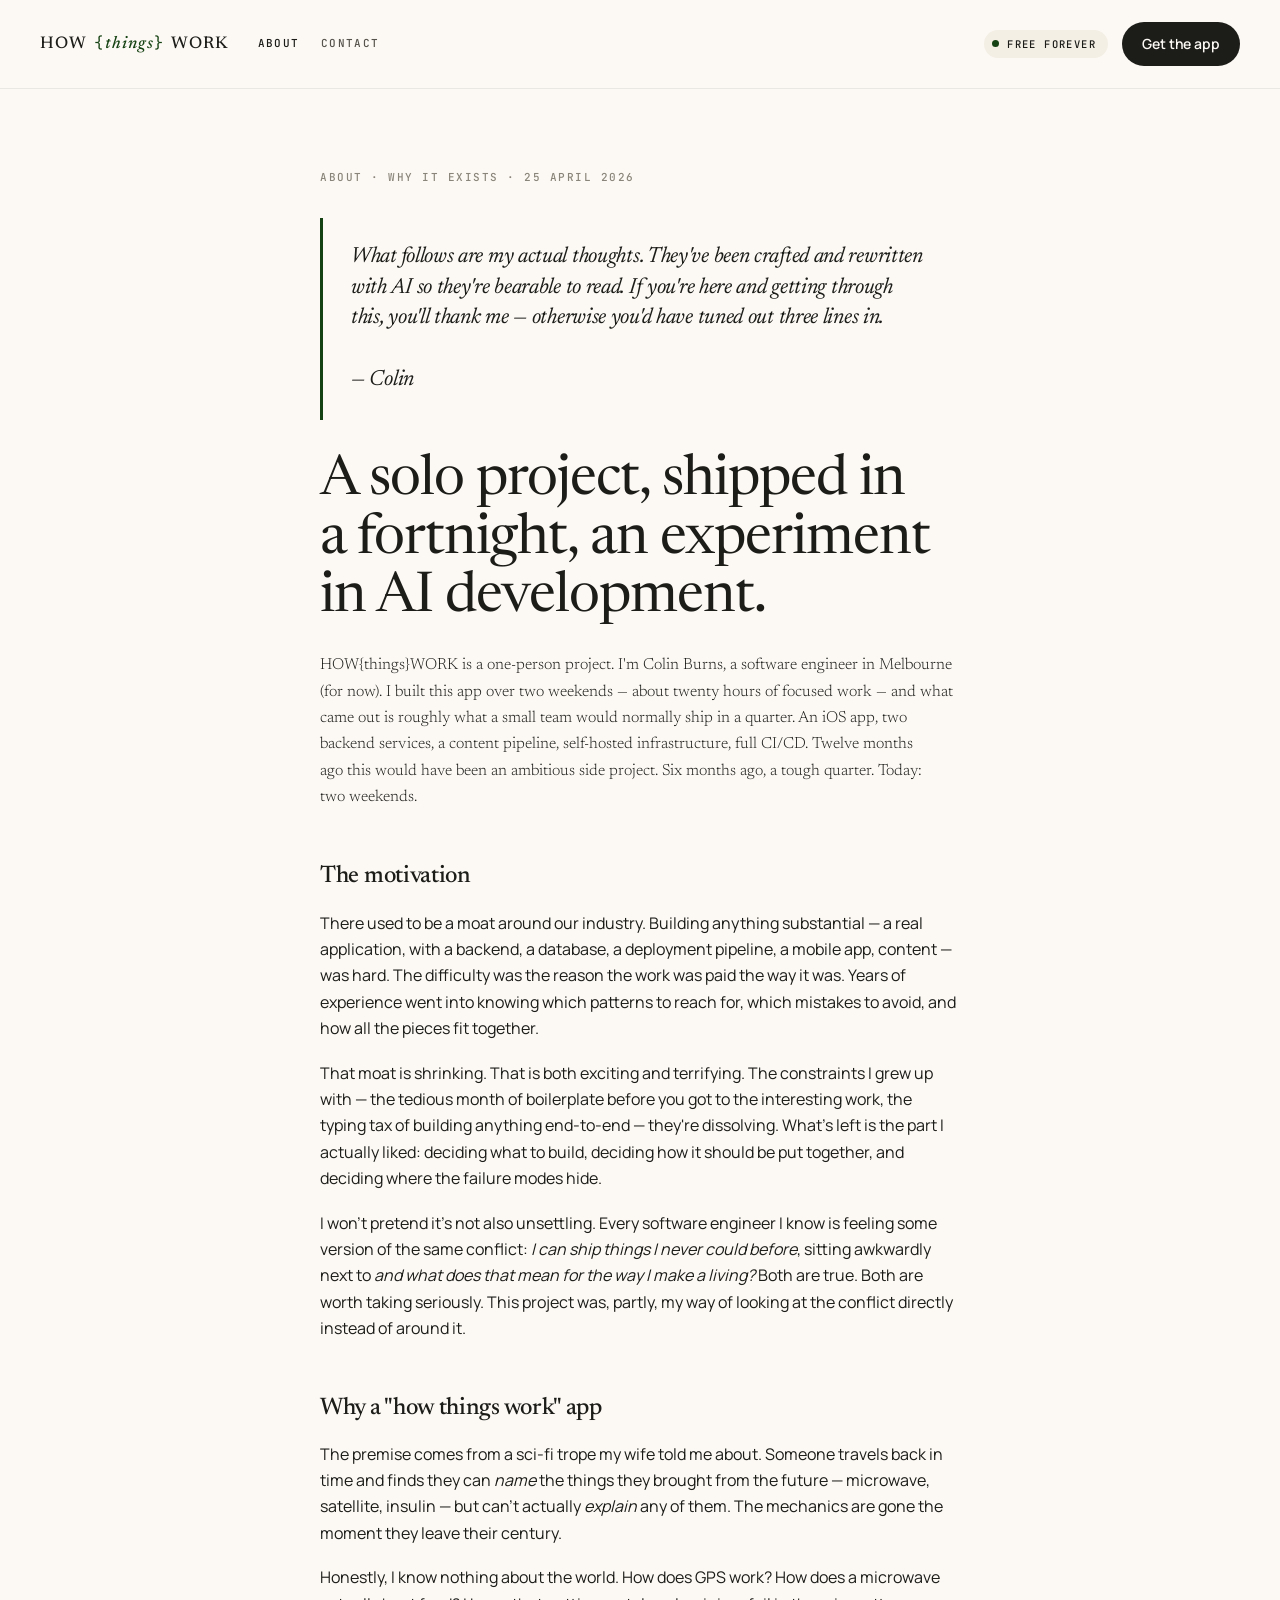
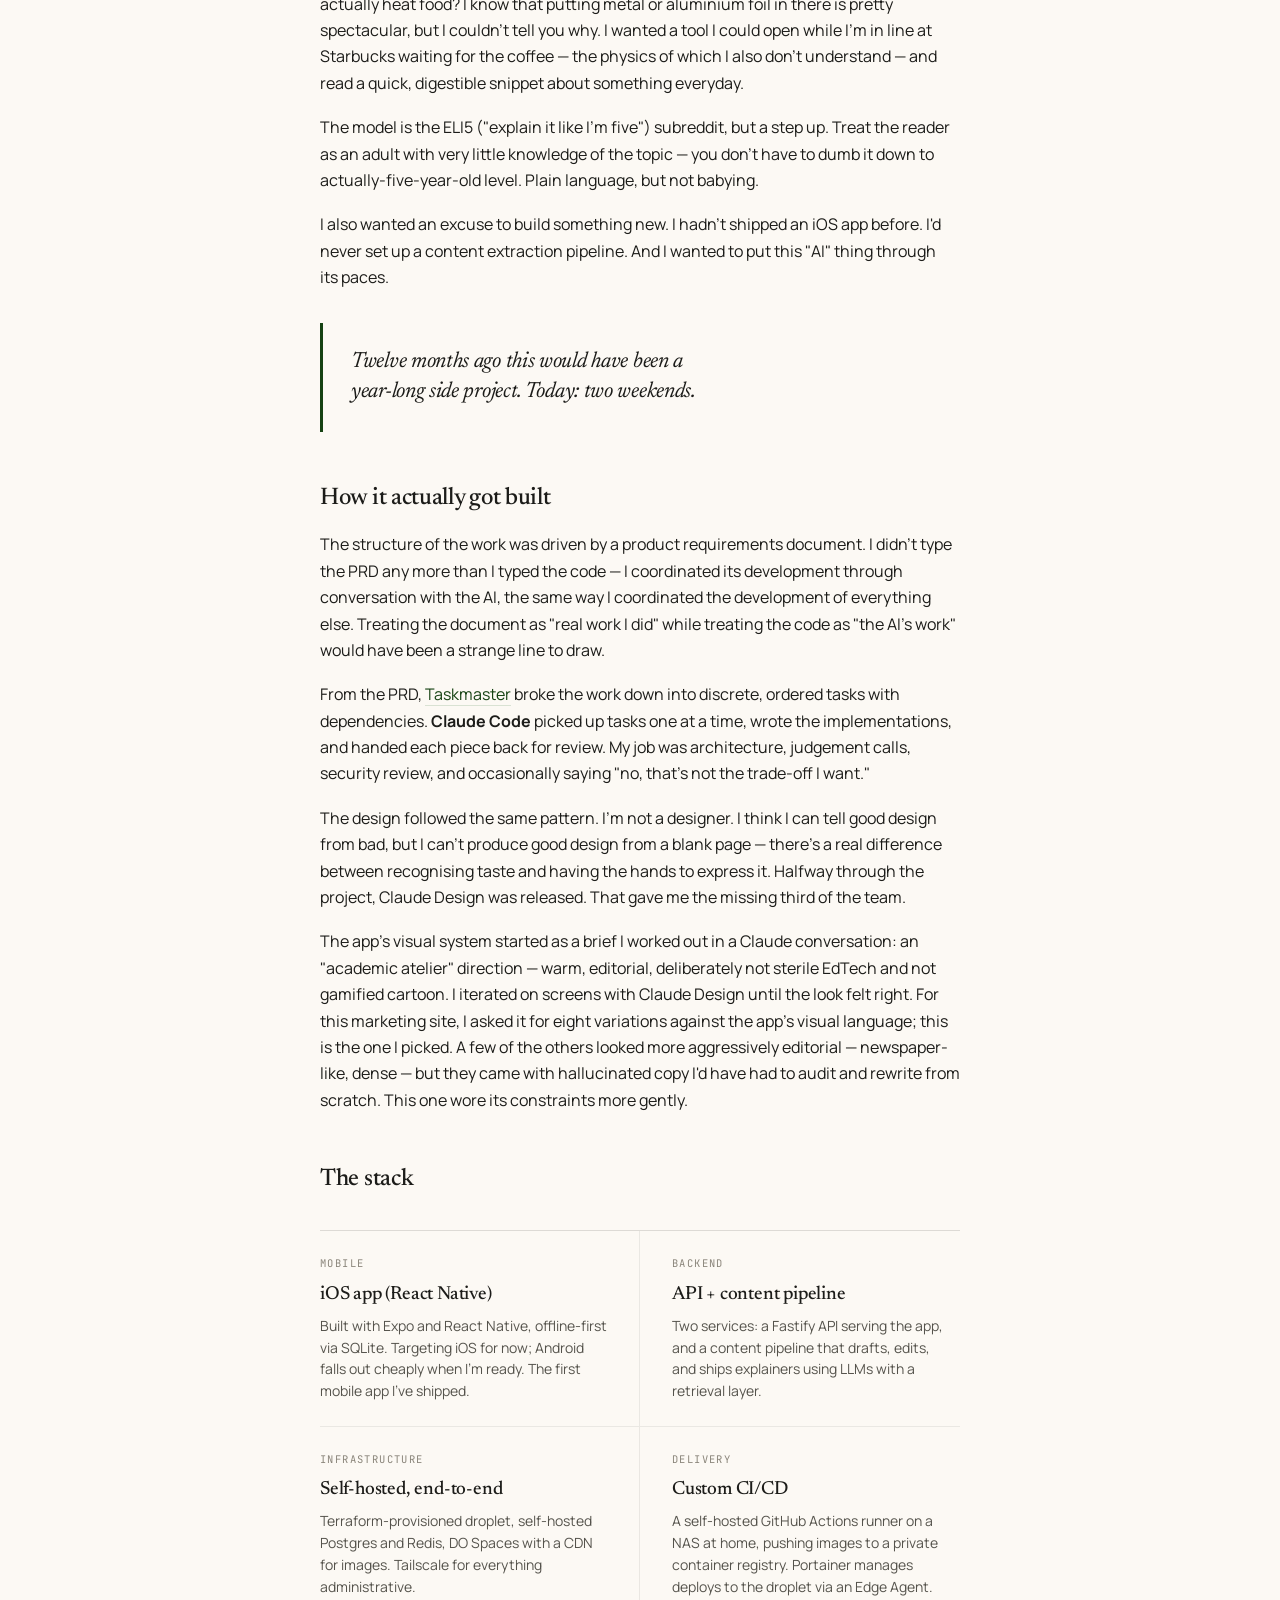
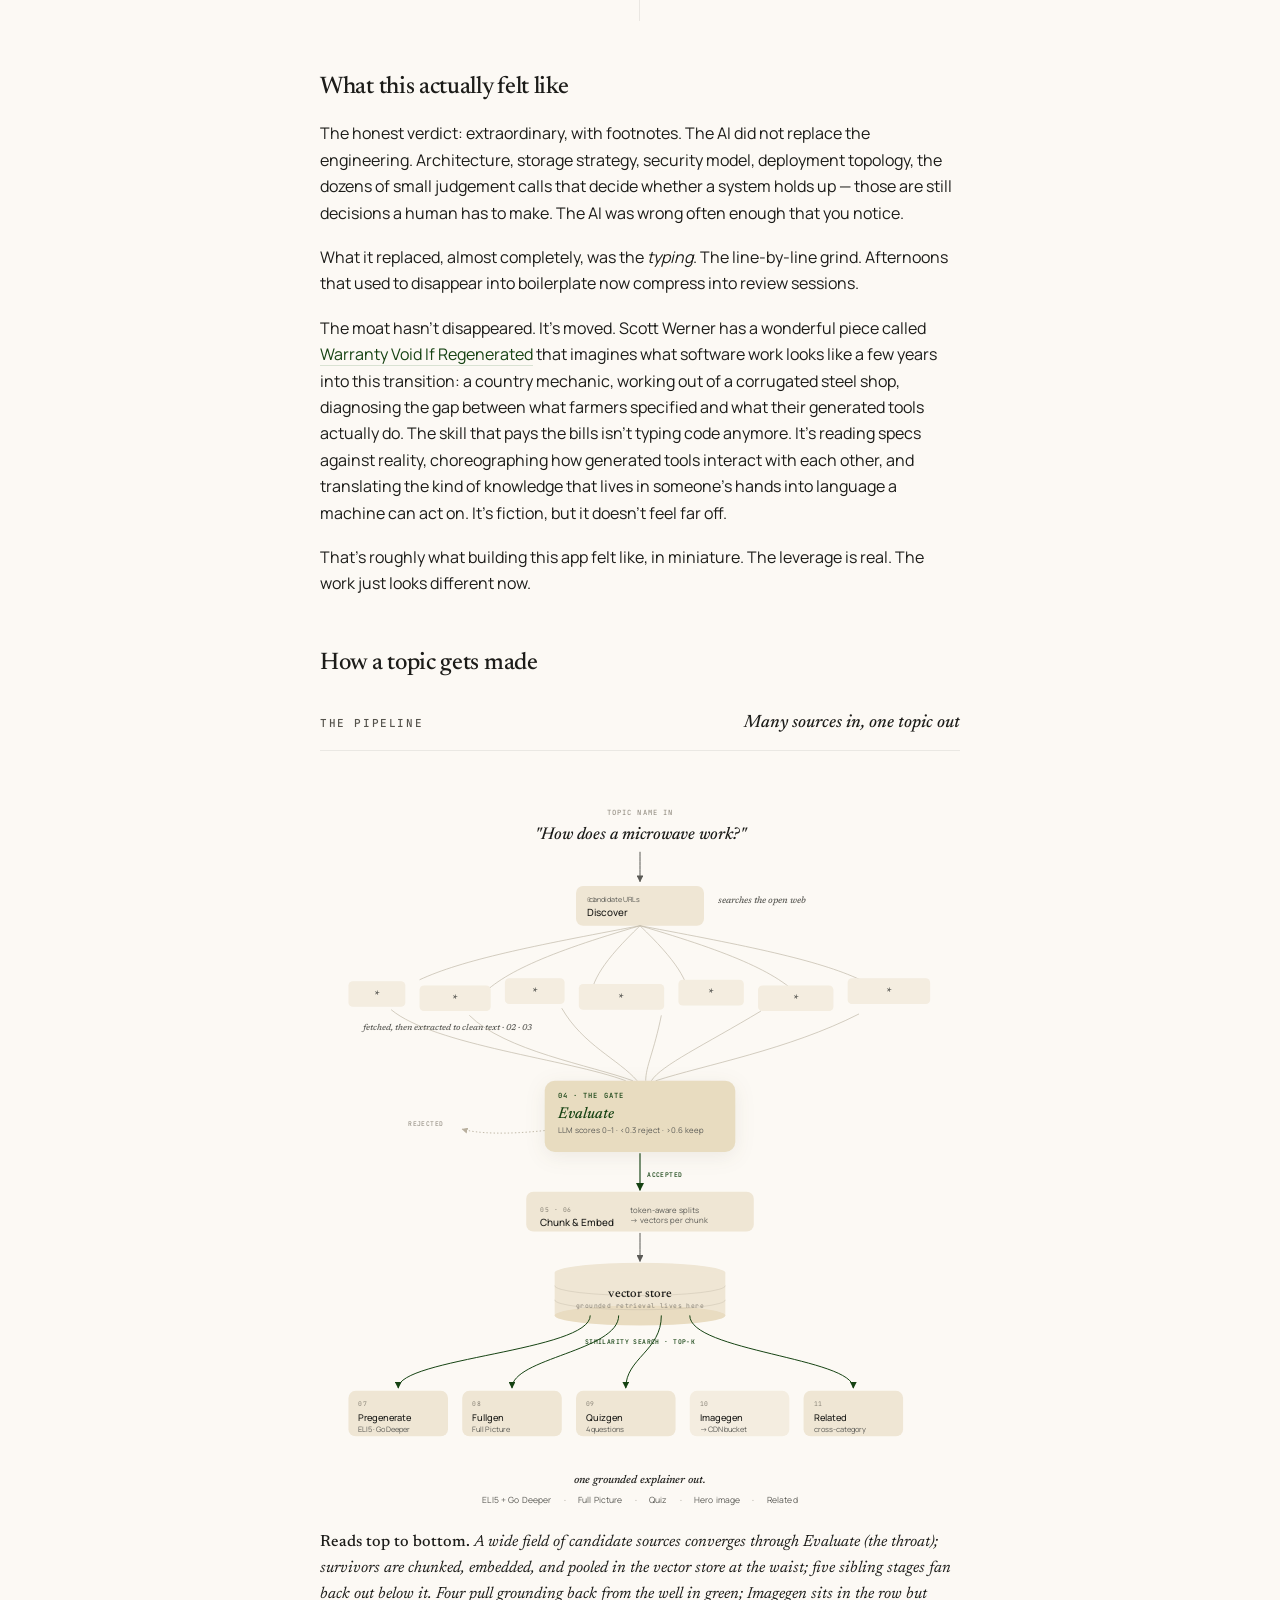
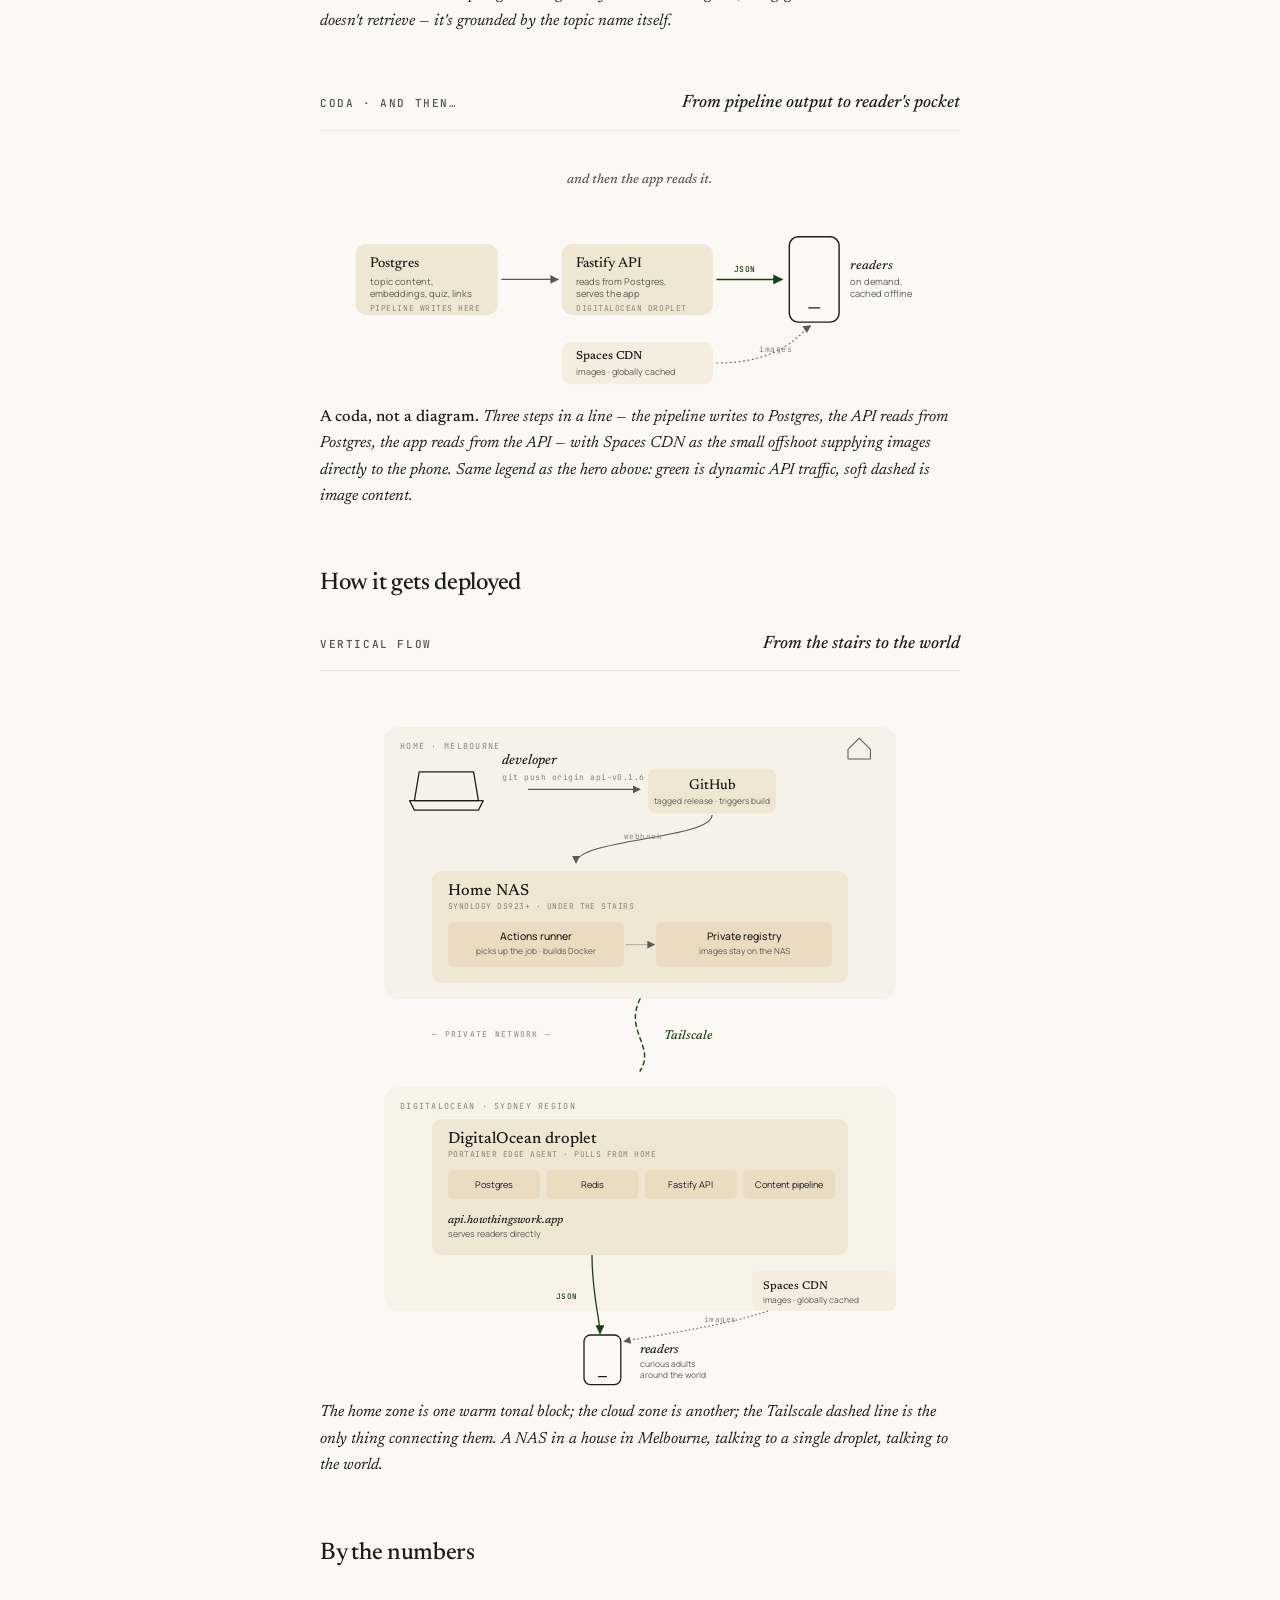
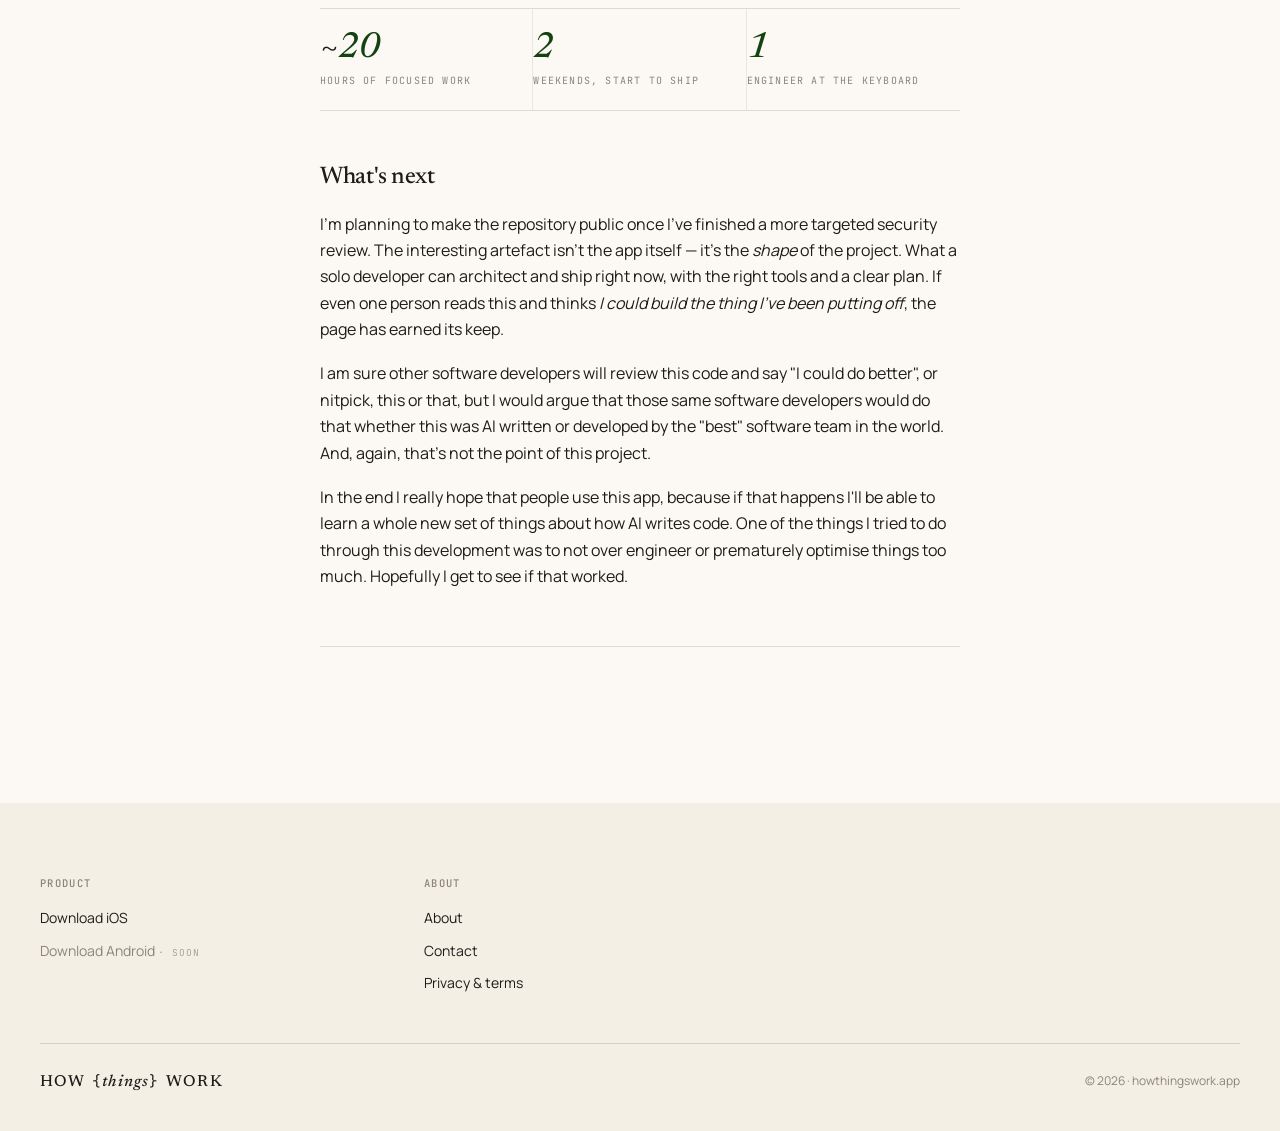
==== commit 9e457908: "Honesty pass: rewrite about/contact/privacy, slim footer, drop release notes" ====
--- a/about.html
+++ b/about.html
@@ -163,7 +163,6 @@
       <span class="word">HOW</span><span><span class="brace">{</span><span class="slot">things</span><span class="brace">}</span></span><span class="word">WORK</span>
     </a>
     <div class="nav-links">
-      <a href="release-notes.html">Release notes</a>
       <a href="about.html">About</a>
       <a href="contact.html">Contact</a>
     </div>
@@ -177,30 +176,33 @@
 <main>
 <section class="page">
   <div class="page-eyebrow">About · Why it exists · 25 April 2026</div>
-  <h1 class="page-title">A solo project, shipped in a fortnight, on a stack that <em>shouldn't</em> have been possible.</h1>
+  <div class="pull">
+    What follows are my actual thoughts. They've been crafted and rewritten with AI so they're bearable to read. If you're here and getting through this, you'll thank me — otherwise you'd have tuned out three lines in.<br><br>— Colin
+  </div>
+  <h1 class="page-title">A solo project, shipped in a fortnight, an experiment in AI development.</h1>
   <p class="page-lede">
-    How {things} Work is a one-person project. I'm Colin Burns, a software engineer based in
-    Melbourne. I built this app over two weekends — about twenty hours of focused work — and
-    the result is what you'd normally expect from a small team running for a quarter. An iOS
-    app, two backend services, a content pipeline, self-hosted infrastructure, full CI/CD.
-    Twelve months ago this would have been an ambitious year-long side project. Six months ago,
+    <span class="word">HOW</span><span><span class="brace">{</span><span class="slot">things</span><span class="brace">}</span></span><span class="word">WORK</span> is a one-person project. I'm Colin Burns, a software engineer in
+    Melbourne (for now). I built this app over two weekends — about twenty hours of focused
+    work — and what came out is roughly what a small team would normally ship in a quarter.
+    An iOS app, two backend services, a content pipeline, self-hosted infrastructure, full
+    CI/CD. Twelve months ago this would have been an ambitious side project. Six months ago,
     a tough quarter. Today: two weekends.
   </p>
 
-  <h2>The honest motivation</h2>
-  <p>
-    There used to be a moat around the industry. Building anything substantial — a real
-    application, with a backend, a database, a deployment pipeline, a mobile app, a content
-    system — was hard, and the difficulty was the reason the work was paid the way it was.
-    Years of experience went into knowing which patterns to reach for, which mistakes to avoid,
-    and how all the pieces fit together.
-  </p>
-  <p>
-    That moat is shrinking, and that turns out to be the most exciting thing to happen to
-    software in my career. The constraints I grew up with — the tedious month of boilerplate
-    before you got to the interesting work, the sheer typing tax of building something
-    end-to-end — those are dissolving. What's left is the part I always liked: deciding what
-    to build, deciding how it should be put together, deciding where the failure modes hide.
+  <h2>The motivation</h2>
+  <p>
+    There used to be a moat around our industry. Building anything substantial — a real
+    application, with a backend, a database, a deployment pipeline, a mobile app, content —
+    was hard. The difficulty was the reason the work was paid the way it was. Years of
+    experience went into knowing which patterns to reach for, which mistakes to avoid, and
+    how all the pieces fit together.
+  </p>
+  <p>
+    That moat is shrinking. That is both exciting and terrifying. The constraints I grew up
+    with — the tedious month of boilerplate before you got to the interesting work, the
+    typing tax of building anything end-to-end — they're dissolving. What's left is the part
+    I actually liked: deciding what to build, deciding how it should be put together, and
+    deciding where the failure modes hide.
   </p>
   <p>
     I won't pretend it's not also unsettling. Every software engineer I know is feeling some
@@ -212,17 +214,27 @@
 
   <h2>Why a "how things work" app</h2>
   <p>
-    The premise comes from a science-fiction trope I've always loved. Someone travels back in
-    time and finds they can <em>name</em> the things from the future — microwave, satellite,
-    insulin — but can't actually <em>explain</em> any of them. The mechanics are gone the
-    moment they leave their century.
-  </p>
-  <p>
-    I wanted a tool for that. A pocket reference for the everyday machinery of modern life,
-    written plainly, short enough to read in a queue, working offline. Not a survival manual,
-    not prepper content — I wanted curiosity, well-served, not a doomsday framing. And honestly,
-    I also wanted an excuse to learn iOS development properly. New platform, real project, no
-    tutorials.
+    The premise comes from a sci-fi trope my wife told me about. Someone travels back in
+    time and finds they can <em>name</em> the things they brought from the future — microwave,
+    satellite, insulin — but can't actually <em>explain</em> any of them. The mechanics are
+    gone the moment they leave their century.
+  </p>
+  <p>
+    Honestly, I know nothing about the world. How does GPS work? How does a microwave
+    actually heat food? I know that putting metal or aluminium foil in there is pretty
+    spectacular, but I couldn't tell you why. I wanted a tool I could open while I'm in line
+    at Starbucks waiting for the coffee — the physics of which I also don't understand —
+    and read a quick, digestible snippet about something everyday.
+  </p>
+  <p>
+    The model is the ELI5 ("explain it like I'm five") subreddit, but a step up. Treat the
+    reader as an adult with very little knowledge of the topic — you don't have to dumb it
+    down to actually-five-year-old level. Plain language, but not babying.
+  </p>
+  <p>
+    I also wanted an excuse to build something new. I hadn't shipped an iOS app before. I'd
+    never set up a content extraction pipeline. And I wanted to put this "AI" thing through
+    its paces.
   </p>
 
   <div class="pull">
@@ -240,24 +252,24 @@
   <p>
     From the PRD, <a class="inline" href="https://www.task-master.dev" target="_blank" rel="noopener">Taskmaster</a>
     broke the work down into discrete, ordered tasks with dependencies. <strong>Claude Code</strong>
-    then picked up tasks one at a time, wrote the implementations, and handed each piece back for
-    review. My job was architecture, judgement calls, security review, and saying "no, that's not
-    the trade-off I want."
+    picked up tasks one at a time, wrote the implementations, and handed each piece back for
+    review. My job was architecture, judgement calls, security review, and occasionally
+    saying "no, that's not the trade-off I want."
   </p>
   <p>
     The design followed the same pattern. I'm not a designer. I think I can tell good design
     from bad, but I can't produce good design from a blank page — there's a real difference
-    between recognising taste and having the hands to express it. Halfway through the project,
-    Claude Design was released, and that gave me the missing third of the team.
+    between recognising taste and having the hands to express it. Halfway through the
+    project, Claude Design was released. That gave me the missing third of the team.
   </p>
   <p>
     The app's visual system started as a brief I worked out in a Claude conversation: an
-    "academic atelier" direction, warm and editorial, deliberately rejecting both sterile
-    EdTech and gamified cartoonishness. I iterated on screens with Claude Design until the
-    look felt right. For this marketing site, I asked it for eight variations against the
-    app's visual language; this is the one I picked. A few of the others looked more
-    aggressively editorial — newspaper-like, dense — but they came with hallucinated copy I'd
-    have had to audit and rewrite end-to-end. This one wore its constraints more gently.
+    "academic atelier" direction — warm, editorial, deliberately not sterile EdTech and not
+    gamified cartoon. I iterated on screens with Claude Design until the look felt right.
+    For this marketing site, I asked it for eight variations against the app's visual
+    language; this is the one I picked. A few of the others looked more aggressively
+    editorial — newspaper-like, dense — but they came with hallucinated copy I'd have had
+    to audit and rewrite from scratch. This one wore its constraints more gently.
   </p>
 
   <h2>The stack</h2>
@@ -286,10 +298,12 @@
 
   <h2>What this actually felt like</h2>
   <p>
-    The honest verdict: extraordinary, with footnotes. The AI did not replace the engineering
-    — architecture, storage strategy, security model, deployment topology, the dozens of
-    little judgement calls that decide whether a system holds up under load — those were
-    decisions a human still has to make, and the AI was wrong often enough that you notice.
+    The honest verdict: extraordinary, with footnotes. The AI did not replace the engineering.
+    Architecture, storage strategy, security model, deployment topology, the dozens of small
+    judgement calls that decide whether a system holds up — those are still decisions a human
+    has to make. The AI was wrong often enough that you notice.
+  </p>
+  <p>
     What it replaced, almost completely, was the <em>typing</em>. The line-by-line grind.
     Afternoons that used to disappear into boilerplate now compress into review sessions.
   </p>
@@ -299,9 +313,10 @@
     that imagines what software work looks like a few years into this transition: a country
     mechanic, working out of a corrugated steel shop, diagnosing the gap between what farmers
     specified and what their generated tools actually do. The skill that pays the bills isn't
-    typing code. It's reading specs against reality, choreographing how generated tools
-    interact, and translating the kind of knowledge that lives in someone's hands into
-    language a machine can act on. It's a piece of fiction, but it doesn't feel far off.
+    typing code anymore. It's reading specs against reality, choreographing how generated
+    tools interact with each other, and translating the kind of knowledge that lives in
+    someone's hands into language a machine can act on. It's fiction, but it doesn't feel
+    far off.
   </p>
   <p>
     That's roughly what building this app felt like, in miniature. The leverage is real. The
@@ -685,19 +700,27 @@
 
   <h2>What's next</h2>
   <p>
-    I'm planning to open-source the repository once I've finished a more targeted security
-    review. The interesting artefact isn't the app itself — it's the shape of the project:
-    what a solo developer can architect and ship right now, with the right tools and a
-    clear plan. If even one person reads this and thinks <em>I could build the thing I've
-    been putting off</em>, the page has earned its keep.
+    I'm planning to make the repository public once I've finished a more targeted security
+    review. The interesting artefact isn't the app itself — it's the <em>shape</em> of the
+    project. What a solo developer can architect and ship right now, with the right tools
+    and a clear plan. If even one person reads this and thinks <em>I could build the thing
+    I've been putting off</em>, the page has earned its keep.
+  </p>
+  <p>
+    I am sure other software developers will review this code and say "I could do better", 
+    or nitpick, this or that, but I would argue that those same software developers would 
+    do that whether this was AI written or developed by the "best" software team in the world.
+    And, again, that's not the point of this project.
+  </p>
+  <p>
+    In the end I really hope that people use this app, because if that happens I'll be able to 
+    learn a whole new set of things about how AI writes code. One of the things I tried to do 
+    through this development was to not over engineer or prematurely optimise things too much.
+    Hopefully I get to see if that worked.
   </p>
 
   <hr/>
 
-  <p class="muted">
-    If you'd like to suggest a topic, flag an error, or talk about the build, the
-    <a class="inline" href="contact.html">contact page</a> has the right address.
-  </p>
 </section>
 </main>
 
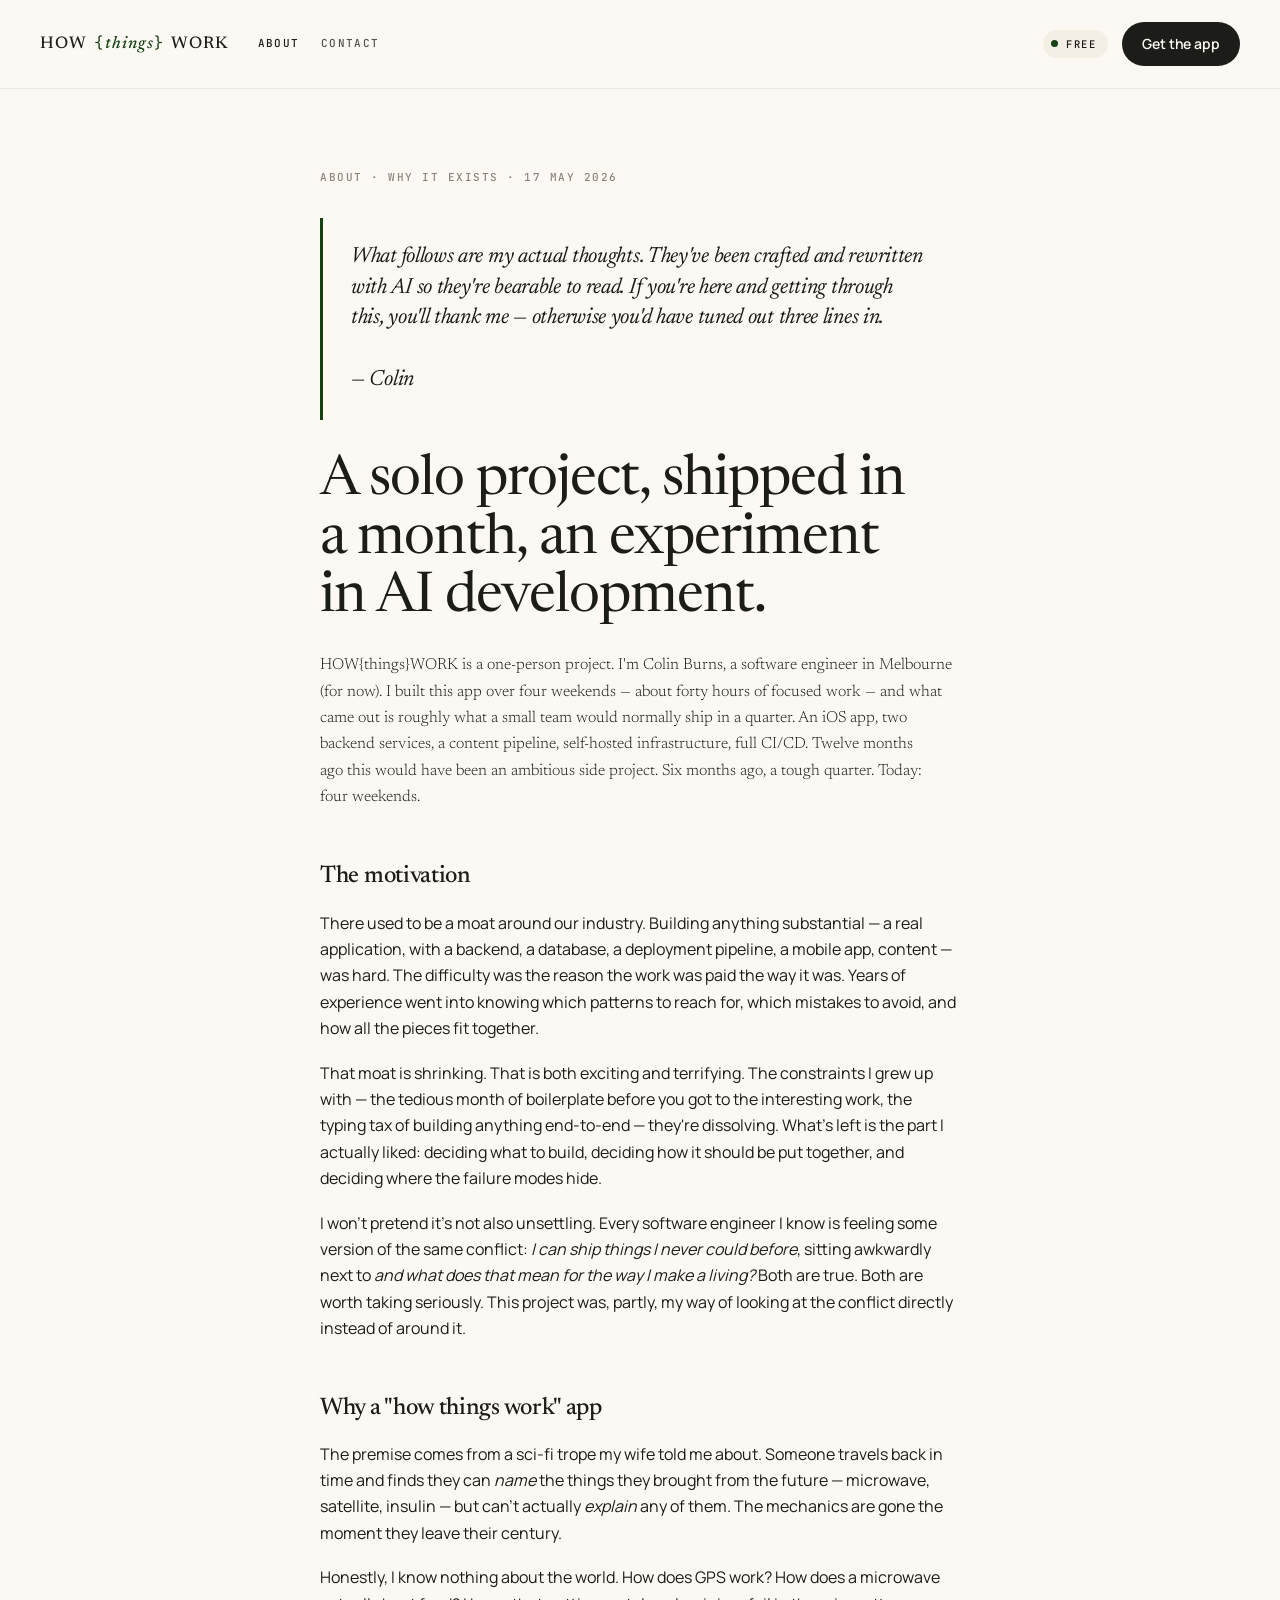
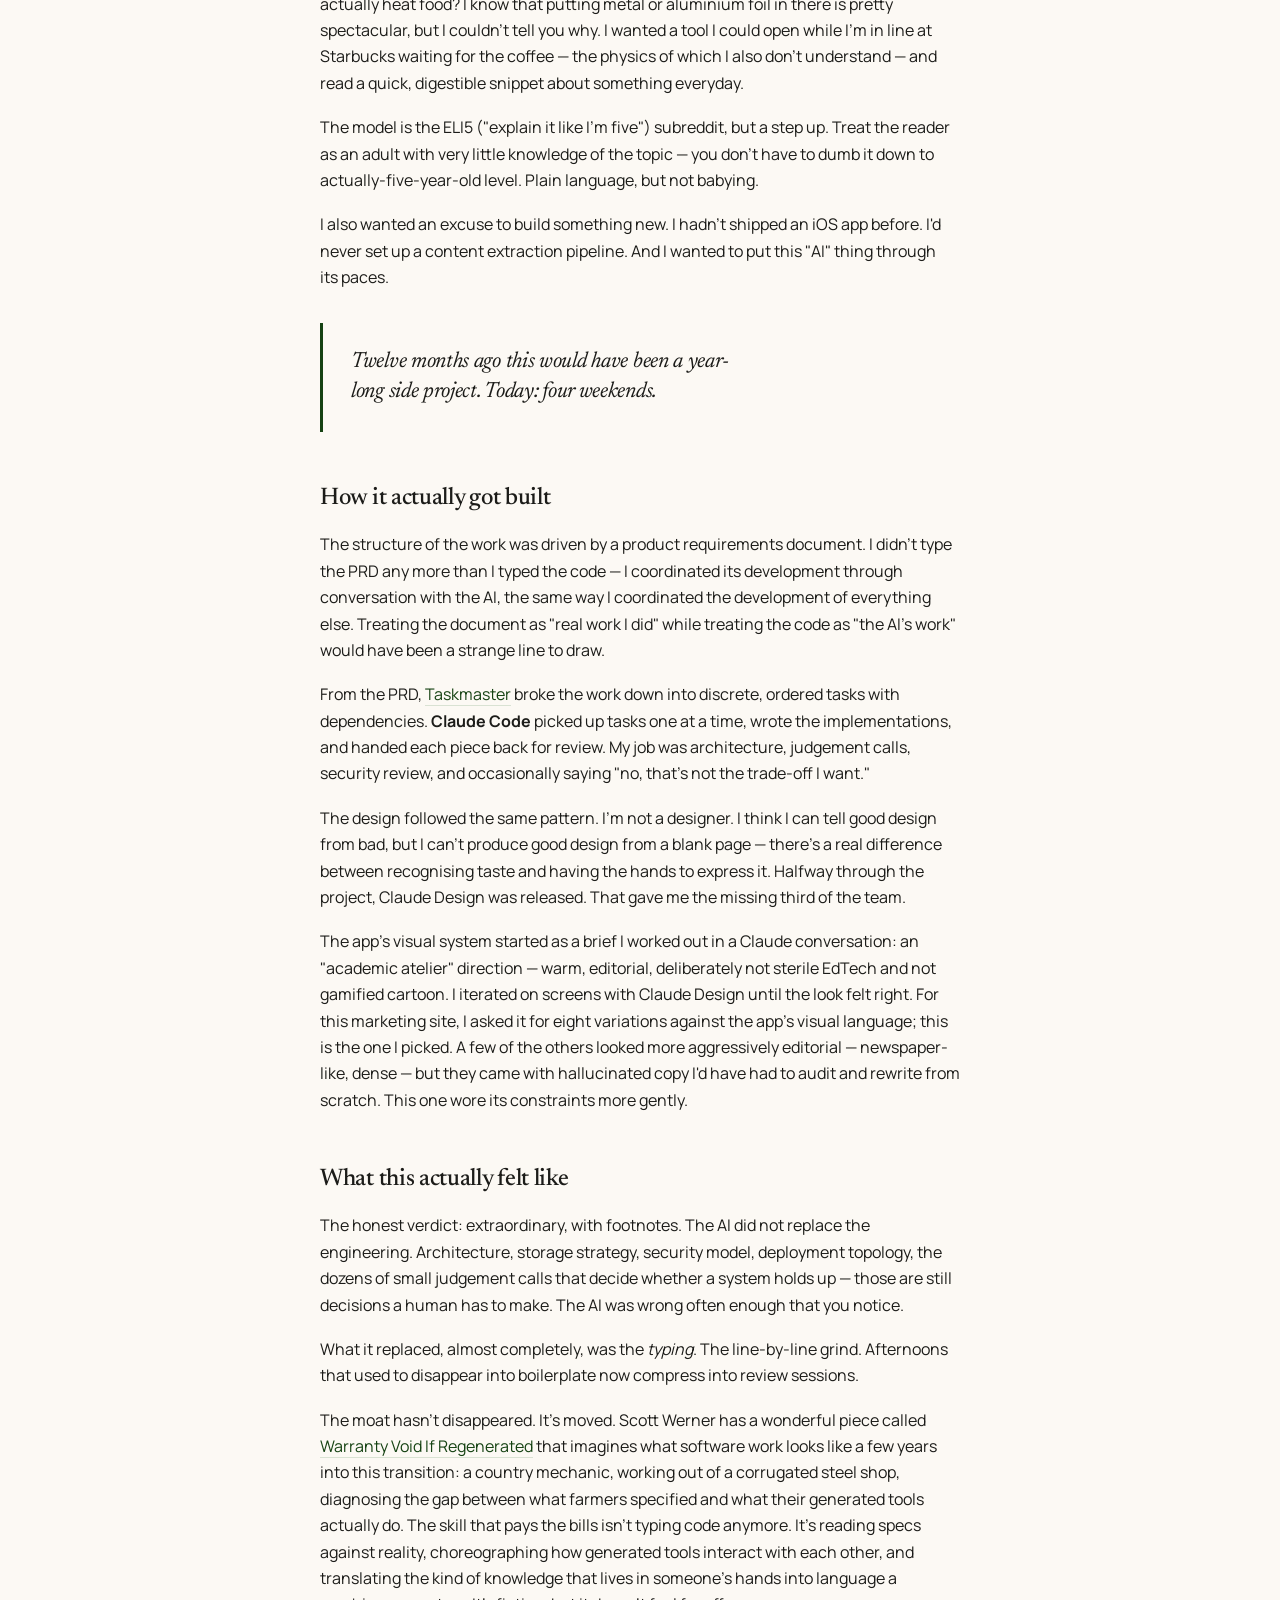
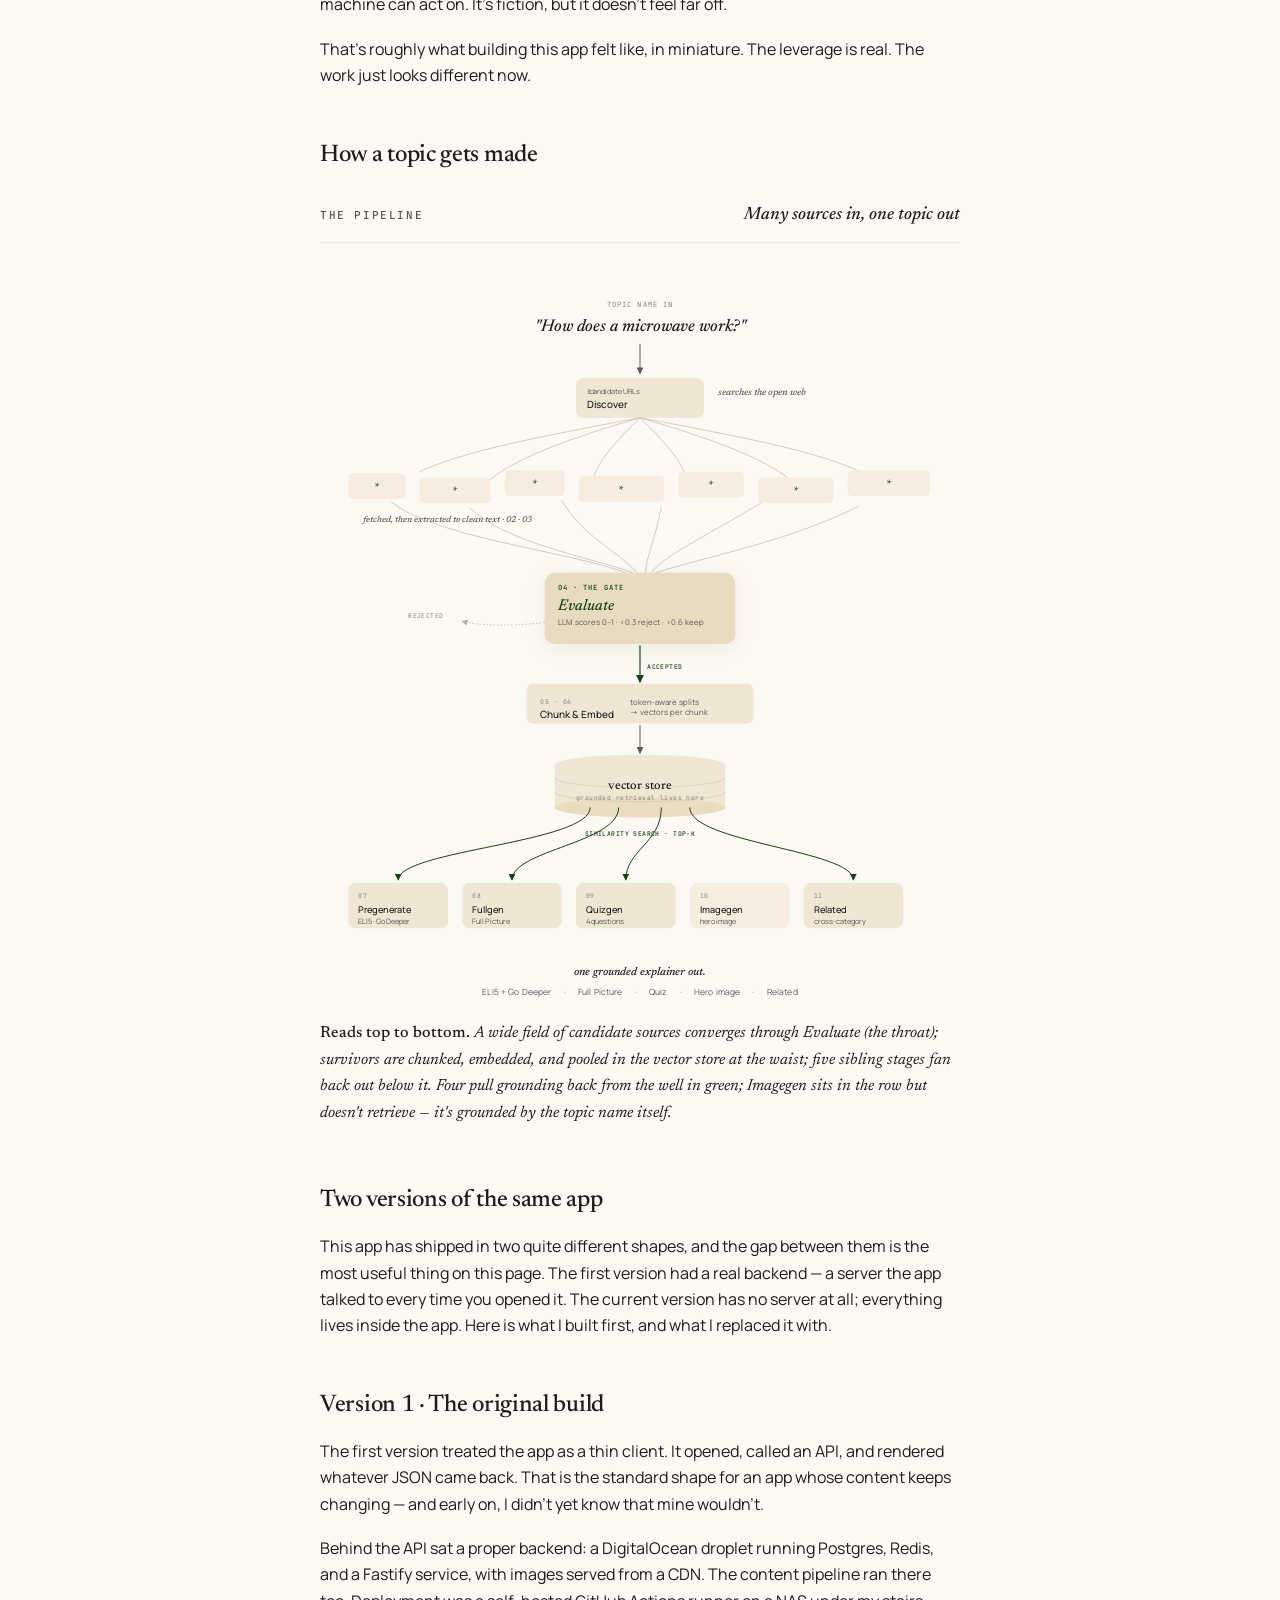
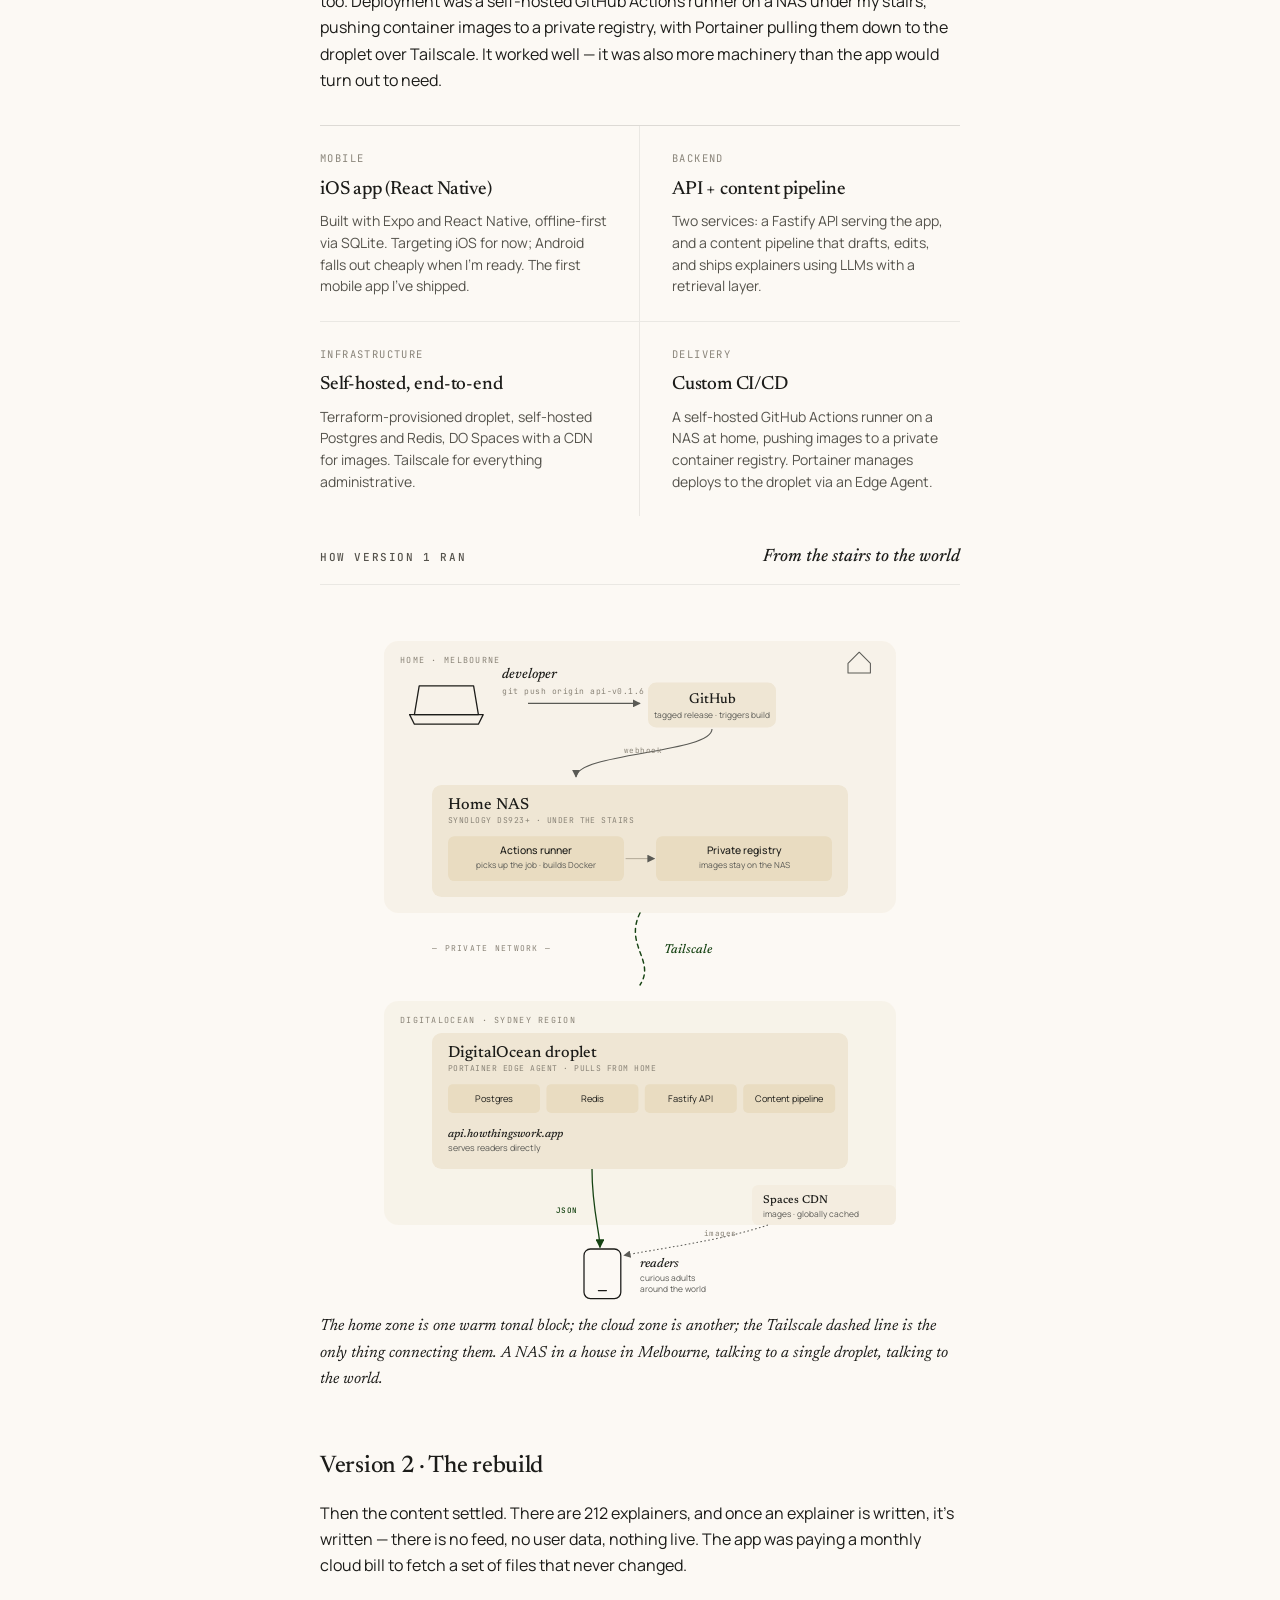
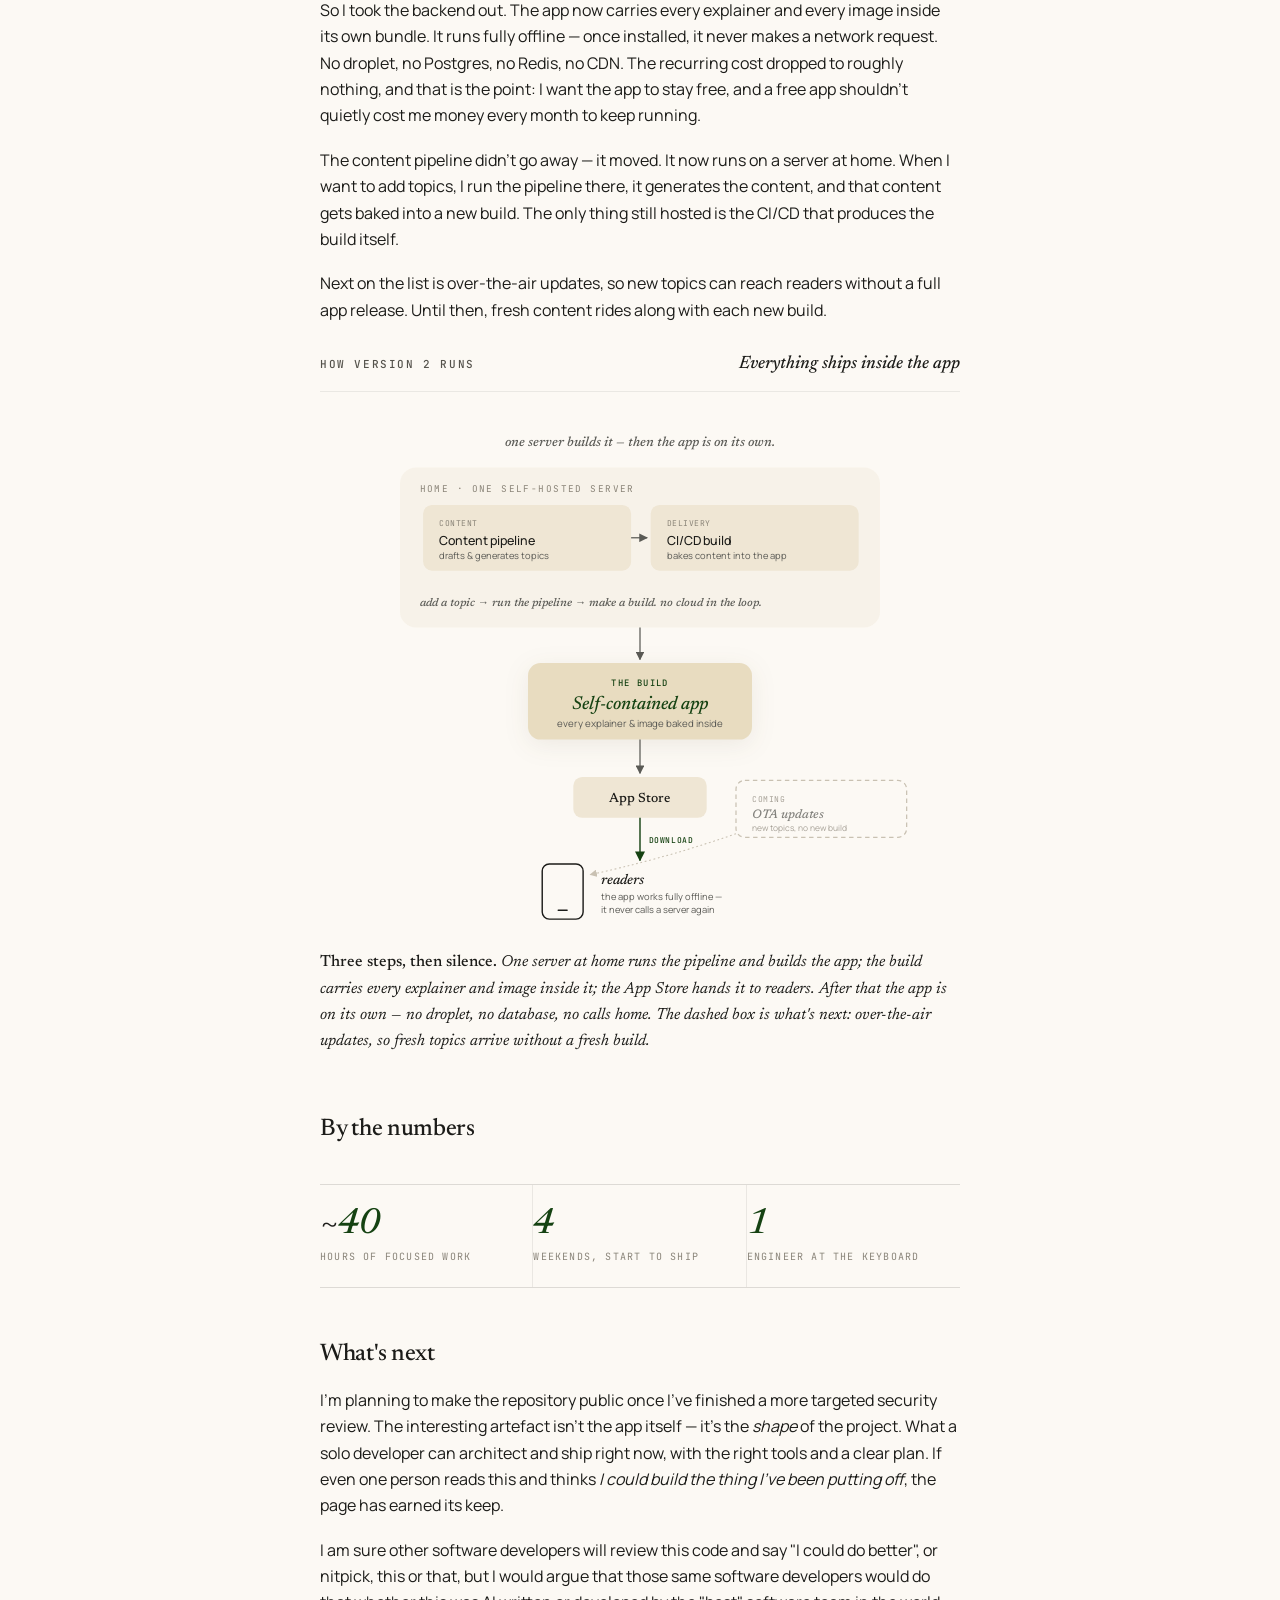
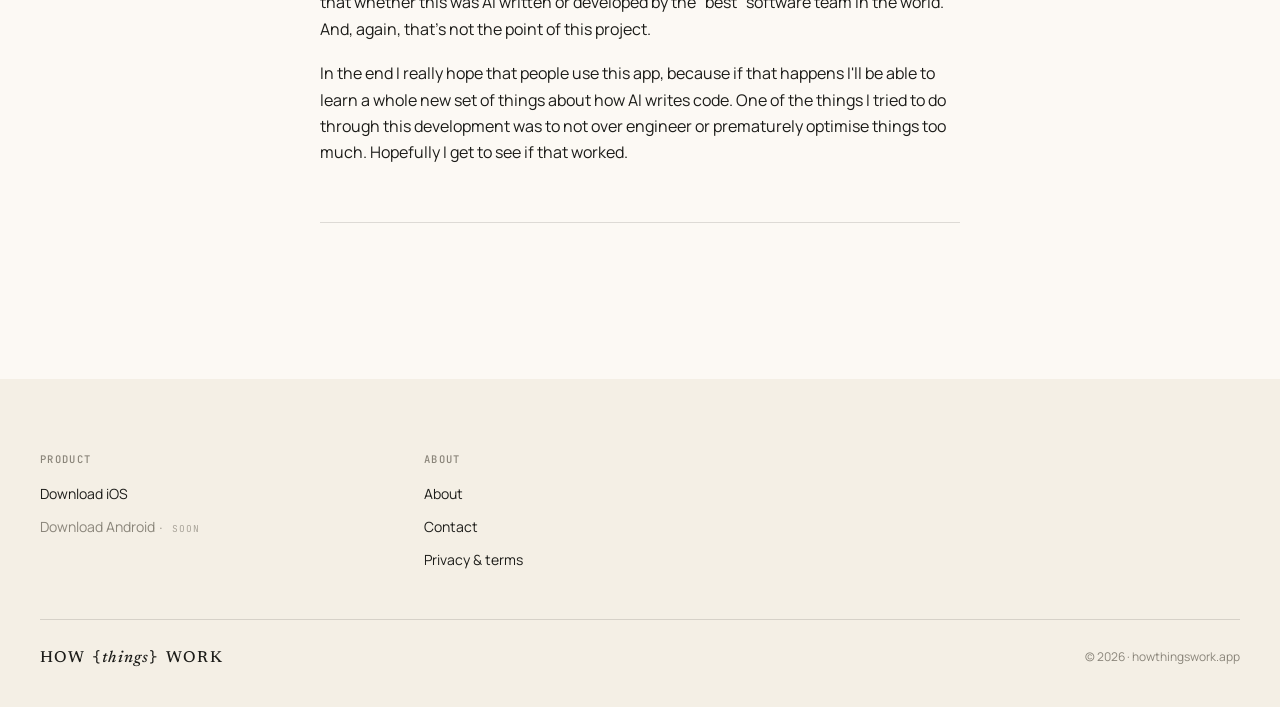
==== commit 0db6532d: "Correct site facts: offline app, 212 topics, two-version About page - Home page: 212 topics / 30 cat" ====
--- a/about.html
+++ b/about.html
@@ -91,7 +91,7 @@
     text-wrap: balance;
   }
 
-  /* Diagram blocks (funnel · coda · deployment) */
+  /* Diagram blocks (pipeline · version 1 · version 2) */
   .diagram-block { margin: 28px 0 56px; }
   .diagram-label {
     display: flex; align-items: baseline; justify-content: space-between;
@@ -123,8 +123,6 @@
     text-wrap: pretty;
   }
   .diagram-note strong { font-style: normal; font-weight: 500; color: var(--ink); }
-  .coda { margin-top: 8px; }
-  .coda .diagram-svg { max-width: 640px; }
 
   /* SVG-internal classes (referenced from inline SVG below) */
   .d-card { fill: #f4ede0; }
@@ -168,25 +166,25 @@
     </div>
   </div>
   <div class="nav-right">
-    <span class="free-pill">Free forever</span>
+    <span class="free-pill">Free</span>
     <a href="index.html#download" class="btn btn-ink">Get the app</a>
   </div>
 </nav>
 
 <main>
 <section class="page">
-  <div class="page-eyebrow">About · Why it exists · 25 April 2026</div>
+  <div class="page-eyebrow">About · Why it exists · 17 May 2026</div>
   <div class="pull">
     What follows are my actual thoughts. They've been crafted and rewritten with AI so they're bearable to read. If you're here and getting through this, you'll thank me — otherwise you'd have tuned out three lines in.<br><br>— Colin
   </div>
-  <h1 class="page-title">A solo project, shipped in a fortnight, an experiment in AI development.</h1>
+  <h1 class="page-title">A solo project, shipped in a month, an experiment in AI development.</h1>
   <p class="page-lede">
     <span class="word">HOW</span><span><span class="brace">{</span><span class="slot">things</span><span class="brace">}</span></span><span class="word">WORK</span> is a one-person project. I'm Colin Burns, a software engineer in
-    Melbourne (for now). I built this app over two weekends — about twenty hours of focused
+    Melbourne (for now). I built this app over four weekends — about forty hours of focused
     work — and what came out is roughly what a small team would normally ship in a quarter.
     An iOS app, two backend services, a content pipeline, self-hosted infrastructure, full
     CI/CD. Twelve months ago this would have been an ambitious side project. Six months ago,
-    a tough quarter. Today: two weekends.
+    a tough quarter. Today: four weekends.
   </p>
 
   <h2>The motivation</h2>
@@ -238,7 +236,7 @@
   </p>
 
   <div class="pull">
-    Twelve months ago this would have been a year-long side project. Today: two weekends.
+    Twelve months ago this would have been a year-long side project. Today: four weekends.
   </div>
 
   <h2>How it actually got built</h2>
@@ -271,30 +269,6 @@
     editorial — newspaper-like, dense — but they came with hallucinated copy I'd have had
     to audit and rewrite from scratch. This one wore its constraints more gently.
   </p>
-
-  <h2>The stack</h2>
-  <div class="stack">
-    <div class="stack-item">
-      <div class="label">Mobile</div>
-      <h4>iOS app (React Native)</h4>
-      <p>Built with Expo and React Native, offline-first via SQLite. Targeting iOS for now; Android falls out cheaply when I'm ready. The first mobile app I've shipped.</p>
-    </div>
-    <div class="stack-item">
-      <div class="label">Backend</div>
-      <h4>API + content pipeline</h4>
-      <p>Two services: a Fastify API serving the app, and a content pipeline that drafts, edits, and ships explainers using LLMs with a retrieval layer.</p>
-    </div>
-    <div class="stack-item">
-      <div class="label">Infrastructure</div>
-      <h4>Self-hosted, end-to-end</h4>
-      <p>Terraform-provisioned droplet, self-hosted Postgres and Redis, DO Spaces with a CDN for images. Tailscale for everything administrative.</p>
-    </div>
-    <div class="stack-item">
-      <div class="label">Delivery</div>
-      <h4>Custom CI/CD</h4>
-      <p>A self-hosted GitHub Actions runner on a NAS at home, pushing images to a private container registry. Portainer manages deploys to the droplet via an Edge Agent.</p>
-    </div>
-  </div>
 
   <h2>What this actually felt like</h2>
   <p>
@@ -460,7 +434,7 @@
         <rect width="140" height="64" rx="10" class="d-card"/>
         <text x="14" y="22" class="d-mono d-ink-muted" font-size="9" letter-spacing="0.6">10</text>
         <text x="14" y="42" class="d-sans d-ink" font-size="13" font-weight="500">Imagegen</text>
-        <text x="14" y="58" class="d-sans d-ink-soft" font-size="10.5">→ CDN bucket</text>
+        <text x="14" y="58" class="d-sans d-ink-soft" font-size="10.5">hero image</text>
       </g>
       <g transform="translate(680, 866)">
         <rect width="140" height="64" rx="10" class="d-card-2"/>
@@ -497,78 +471,55 @@
     </p>
   </section>
 
-  <section class="diagram-block coda">
-    <div class="diagram-label">
-      <span class="diagram-num">Coda · And then…</span>
-      <span class="diagram-name">From pipeline output to reader's pocket</span>
-    </div>
-
-    <svg class="diagram-svg" viewBox="0 0 720 280" xmlns="http://www.w3.org/2000/svg" role="img" aria-labelledby="pc-title">
-      <title id="pc-title">Coda: Postgres to Fastify API to mobile app, with Spaces CDN serving images</title>
-      <defs>
-        <marker id="pc-arr" viewBox="0 0 10 10" refX="9" refY="5" markerWidth="7" markerHeight="7" orient="auto">
-          <path d="M0,0 L10,5 L0,10 z" fill="#5a5a55"/>
-        </marker>
-        <marker id="pc-arr-green" viewBox="0 0 10 10" refX="9" refY="5" markerWidth="7" markerHeight="7" orient="auto">
-          <path d="M0,0 L10,5 L0,10 z" fill="#154212"/>
-        </marker>
-      </defs>
-
-      <text x="360" y="32" text-anchor="middle" class="d-display d-ink-soft" font-size="15" font-style="italic" font-weight="500">and then the app reads it.</text>
-
-      <g transform="translate(40, 100)">
-        <rect width="160" height="80" rx="12" class="d-card-2"/>
-        <text x="16" y="26" class="d-display d-ink" font-size="16" font-weight="500">Postgres</text>
-        <text x="16" y="46" class="d-sans d-ink-soft" font-size="10.5">topic content,</text>
-        <text x="16" y="60" class="d-sans d-ink-soft" font-size="10.5">embeddings, quiz, links</text>
-        <text x="16" y="76" class="d-mono d-ink-muted" font-size="9" letter-spacing="0.6">PIPELINE WRITES HERE</text>
-      </g>
-
-      <path d="M204,140 C232,140 250,140 268,140" fill="none" class="d-soft-stroke" stroke-width="1.4" marker-end="url(#pc-arr)"/>
-
-      <g transform="translate(272, 100)">
-        <rect width="170" height="80" rx="12" class="d-card-2"/>
-        <text x="16" y="26" class="d-display d-ink" font-size="16" font-weight="500">Fastify API</text>
-        <text x="16" y="46" class="d-sans d-ink-soft" font-size="10.5">reads from Postgres,</text>
-        <text x="16" y="60" class="d-sans d-ink-soft" font-size="10.5">serves the app</text>
-        <text x="16" y="76" class="d-mono d-ink-muted" font-size="9" letter-spacing="0.6">DIGITALOCEAN DROPLET</text>
-      </g>
-
-      <path d="M446,140 C480,140 502,140 520,140" fill="none" class="d-green-stroke" stroke-width="1.6" marker-end="url(#pc-arr-green)"/>
-      <text x="478" y="132" text-anchor="middle" class="d-mono d-green" font-size="9" letter-spacing="0.6" font-weight="500">JSON</text>
-
-      <g transform="translate(528, 92)">
-        <rect width="56" height="96" rx="10" fill="none" class="d-ink-stroke" stroke-width="1.6"/>
-        <line x1="22" y1="80" x2="34" y2="80" class="d-ink-stroke" stroke-width="1.6" stroke-linecap="round"/>
-        <text x="68" y="36" class="d-display d-ink" font-size="14" font-style="italic" font-weight="500">readers</text>
-        <text x="68" y="54" class="d-sans d-ink-soft" font-size="10.5">on demand,</text>
-        <text x="68" y="68" class="d-sans d-ink-soft" font-size="10.5">cached offline</text>
-      </g>
-
-      <g transform="translate(272, 210)">
-        <rect width="170" height="48" rx="10" class="d-card"/>
-        <text x="16" y="20" class="d-display d-ink" font-size="13" font-weight="500">Spaces CDN</text>
-        <text x="16" y="38" class="d-sans d-ink-soft" font-size="10">images · globally cached</text>
-      </g>
-
-      <path d="M446,234 C520,234 540,200 552,192" fill="none" class="d-soft-stroke" stroke-width="1.3" stroke-dasharray="2 3" marker-end="url(#pc-arr)"/>
-      <text x="494" y="222" class="d-mono d-ink-muted" font-size="9" letter-spacing="0.6">images</text>
-    </svg>
-
-    <p class="diagram-note">
-      <strong>A coda, not a diagram.</strong> Three steps in a line —
-      the pipeline writes to Postgres, the API reads from Postgres, the
-      app reads from the API — with Spaces CDN as the small offshoot
-      supplying images directly to the phone. Same legend as the hero
-      above: green is dynamic API traffic, soft dashed is image content.
-    </p>
-  </section>
-
-  <h2>How it gets deployed</h2>
+  <h2>Two versions of the same app</h2>
+  <p>
+    This app has shipped in two quite different shapes, and the gap between them is the
+    most useful thing on this page. The first version had a real backend — a server the
+    app talked to every time you opened it. The current version has no server at all;
+    everything lives inside the app. Here is what I built first, and what I replaced it
+    with.
+  </p>
+
+  <h2>Version 1 · The original build</h2>
+  <p>
+    The first version treated the app as a thin client. It opened, called an API, and
+    rendered whatever JSON came back. That is the standard shape for an app whose content
+    keeps changing — and early on, I didn't yet know that mine wouldn't.
+  </p>
+  <p>
+    Behind the API sat a proper backend: a DigitalOcean droplet running Postgres, Redis,
+    and a Fastify service, with images served from a CDN. The content pipeline ran there
+    too. Deployment was a self-hosted GitHub Actions runner on a NAS under my stairs,
+    pushing container images to a private registry, with Portainer pulling them down to
+    the droplet over Tailscale. It worked well — it was also more machinery than the app
+    would turn out to need.
+  </p>
+  <div class="stack">
+    <div class="stack-item">
+      <div class="label">Mobile</div>
+      <h4>iOS app (React Native)</h4>
+      <p>Built with Expo and React Native, offline-first via SQLite. Targeting iOS for now; Android falls out cheaply when I'm ready. The first mobile app I've shipped.</p>
+    </div>
+    <div class="stack-item">
+      <div class="label">Backend</div>
+      <h4>API + content pipeline</h4>
+      <p>Two services: a Fastify API serving the app, and a content pipeline that drafts, edits, and ships explainers using LLMs with a retrieval layer.</p>
+    </div>
+    <div class="stack-item">
+      <div class="label">Infrastructure</div>
+      <h4>Self-hosted, end-to-end</h4>
+      <p>Terraform-provisioned droplet, self-hosted Postgres and Redis, DO Spaces with a CDN for images. Tailscale for everything administrative.</p>
+    </div>
+    <div class="stack-item">
+      <div class="label">Delivery</div>
+      <h4>Custom CI/CD</h4>
+      <p>A self-hosted GitHub Actions runner on a NAS at home, pushing images to a private container registry. Portainer manages deploys to the droplet via an Edge Agent.</p>
+    </div>
+  </div>
 
   <section class="diagram-block">
     <div class="diagram-label">
-      <span class="diagram-num">Vertical flow</span>
+      <span class="diagram-num">How version 1 ran</span>
       <span class="diagram-name">From the stairs to the world</span>
     </div>
 
@@ -682,14 +633,124 @@
     </p>
   </section>
 
+  <h2>Version 2 · The rebuild</h2>
+  <p>
+    Then the content settled. There are 212 explainers, and once an explainer is written,
+    it's written — there is no feed, no user data, nothing live. The app was paying a
+    monthly cloud bill to fetch a set of files that never changed.
+  </p>
+  <p>
+    So I took the backend out. The app now carries every explainer and every image inside
+    its own bundle. It runs fully offline — once installed, it never makes a network
+    request. No droplet, no Postgres, no Redis, no CDN. The recurring cost dropped to
+    roughly nothing, and that is the point: I want the app to stay free, and a free app
+    shouldn't quietly cost me money every month to keep running.
+  </p>
+  <p>
+    The content pipeline didn't go away — it moved. It now runs on a server at home. When
+    I want to add topics, I run the pipeline there, it generates the content, and that
+    content gets baked into a new build. The only thing still hosted is the CI/CD that
+    produces the build itself.
+  </p>
+  <p>
+    Next on the list is over-the-air updates, so new topics can reach readers without a
+    full app release. Until then, fresh content rides along with each new build.
+  </p>
+
+  <section class="diagram-block">
+    <div class="diagram-label">
+      <span class="diagram-num">How version 2 runs</span>
+      <span class="diagram-name">Everything ships inside the app</span>
+    </div>
+
+    <svg class="diagram-svg" viewBox="0 0 720 600" xmlns="http://www.w3.org/2000/svg" role="img" aria-labelledby="v2-title">
+      <title id="v2-title">Version 2 architecture: a home server builds the app, the App Store delivers it, and readers run it fully offline</title>
+      <defs>
+        <marker id="v2-arr" viewBox="0 0 10 10" refX="9" refY="5" markerWidth="7" markerHeight="7" orient="auto">
+          <path d="M0,0 L10,5 L0,10 z" fill="#5a5a55"/>
+        </marker>
+        <marker id="v2-arr-green" viewBox="0 0 10 10" refX="9" refY="5" markerWidth="7" markerHeight="7" orient="auto">
+          <path d="M0,0 L10,5 L0,10 z" fill="#154212"/>
+        </marker>
+        <marker id="v2-arr-mute" viewBox="0 0 10 10" refX="9" refY="5" markerWidth="7" markerHeight="7" orient="auto">
+          <path d="M0,0 L10,5 L0,10 z" fill="#b8af9d"/>
+        </marker>
+      </defs>
+
+      <text x="360" y="34" text-anchor="middle" class="d-display d-ink-soft" font-size="15" font-style="italic" font-weight="500">one server builds it — then the app is on its own.</text>
+
+      <rect x="90" y="58" width="540" height="180" rx="18" class="d-card" opacity="0.55"/>
+      <text x="112" y="86" class="d-mono d-ink-muted" font-size="10.5" letter-spacing="1.6">HOME · ONE SELF-HOSTED SERVER</text>
+
+      <g transform="translate(116, 100)">
+        <rect width="234" height="74" rx="10" class="d-card-2"/>
+        <text x="18" y="24" class="d-mono d-ink-muted" font-size="9" letter-spacing="0.6">CONTENT</text>
+        <text x="18" y="45" class="d-sans d-ink" font-size="14" font-weight="500">Content pipeline</text>
+        <text x="18" y="61" class="d-sans d-ink-soft" font-size="10.5">drafts &amp; generates topics</text>
+      </g>
+
+      <path d="M350,137 L368,137" fill="none" class="d-soft-stroke" stroke-width="1.4" marker-end="url(#v2-arr)"/>
+
+      <g transform="translate(372, 100)">
+        <rect width="234" height="74" rx="10" class="d-card-2"/>
+        <text x="18" y="24" class="d-mono d-ink-muted" font-size="9" letter-spacing="0.6">DELIVERY</text>
+        <text x="18" y="45" class="d-sans d-ink" font-size="14" font-weight="500">CI/CD build</text>
+        <text x="18" y="61" class="d-sans d-ink-soft" font-size="10.5">bakes content into the app</text>
+      </g>
+
+      <text x="112" y="214" class="d-display d-ink-soft" font-size="12.5" font-style="italic" font-weight="500">add a topic → run the pipeline → make a build. no cloud in the loop.</text>
+
+      <path d="M360,238 C360,254 360,264 360,274" fill="none" class="d-soft-stroke" stroke-width="1.4" marker-end="url(#v2-arr)"/>
+
+      <rect x="234" y="278" width="252" height="86" rx="14" class="d-card-warm d-soft-shadow"/>
+      <text x="360" y="304" text-anchor="middle" class="d-mono d-green" font-size="10" letter-spacing="1.6" font-weight="500">THE BUILD</text>
+      <text x="360" y="330" text-anchor="middle" class="d-display d-green" font-size="21" font-style="italic" font-weight="500">Self-contained app</text>
+      <text x="360" y="350" text-anchor="middle" class="d-sans d-ink-soft" font-size="11">every explainer &amp; image baked inside</text>
+
+      <path d="M360,364 C360,382 360,392 360,402" fill="none" class="d-soft-stroke" stroke-width="1.4" marker-end="url(#v2-arr)"/>
+
+      <g transform="translate(285, 406)">
+        <rect width="150" height="46" rx="10" class="d-card-2"/>
+        <text x="75" y="28" text-anchor="middle" class="d-display d-ink" font-size="15" font-weight="500">App Store</text>
+      </g>
+
+      <path d="M360,452 C360,474 360,486 360,500" fill="none" class="d-green-stroke" stroke-width="1.6" marker-end="url(#v2-arr-green)"/>
+      <text x="370" y="480" class="d-mono d-green" font-size="9" letter-spacing="0.6" font-weight="500">DOWNLOAD</text>
+
+      <g transform="translate(250, 504)">
+        <rect width="46" height="62" rx="8" fill="none" class="d-ink-stroke" stroke-width="1.6"/>
+        <line x1="18" y1="52" x2="28" y2="52" class="d-ink-stroke" stroke-width="1.6" stroke-linecap="round"/>
+        <text x="66" y="22" class="d-display d-ink" font-size="16" font-style="italic" font-weight="500">readers</text>
+        <text x="66" y="40" class="d-sans d-ink-soft" font-size="10.5">the app works fully offline —</text>
+        <text x="66" y="55" class="d-sans d-ink-soft" font-size="10.5">it never calls a server again</text>
+      </g>
+
+      <g opacity="0.75">
+        <rect x="468" y="410" width="192" height="64" rx="10" fill="none" class="d-mute-stroke" stroke-width="1.4" stroke-dasharray="5 4"/>
+        <text x="486" y="434" class="d-mono d-ink-muted" font-size="9" letter-spacing="0.6">COMING</text>
+        <text x="486" y="452" class="d-display d-ink-soft" font-size="14" font-style="italic" font-weight="500">OTA updates</text>
+        <text x="486" y="467" class="d-sans d-ink-muted" font-size="9.5">new topics, no new build</text>
+        <path d="M468,470 C404,492 350,506 304,516" fill="none" class="d-mute-stroke" stroke-width="1.2" stroke-dasharray="2 3" marker-end="url(#v2-arr-mute)"/>
+      </g>
+    </svg>
+
+    <p class="diagram-note">
+      <strong>Three steps, then silence.</strong> One server at home runs the pipeline
+      and builds the app; the build carries every explainer and image inside it; the App
+      Store hands it to readers. After that the app is on its own — no droplet, no
+      database, no calls home. The dashed box is what's next: over-the-air updates, so
+      fresh topics arrive without a fresh build.
+    </p>
+  </section>
+
   <h2>By the numbers</h2>
   <div class="stat-row">
     <div class="stat">
-      <div class="num">~<em>20</em></div>
+      <div class="num">~<em>40</em></div>
       <div class="label">Hours of focused work</div>
     </div>
     <div class="stat">
-      <div class="num"><em>2</em></div>
+      <div class="num"><em>4</em></div>
       <div class="label">Weekends, start to ship</div>
     </div>
     <div class="stat">
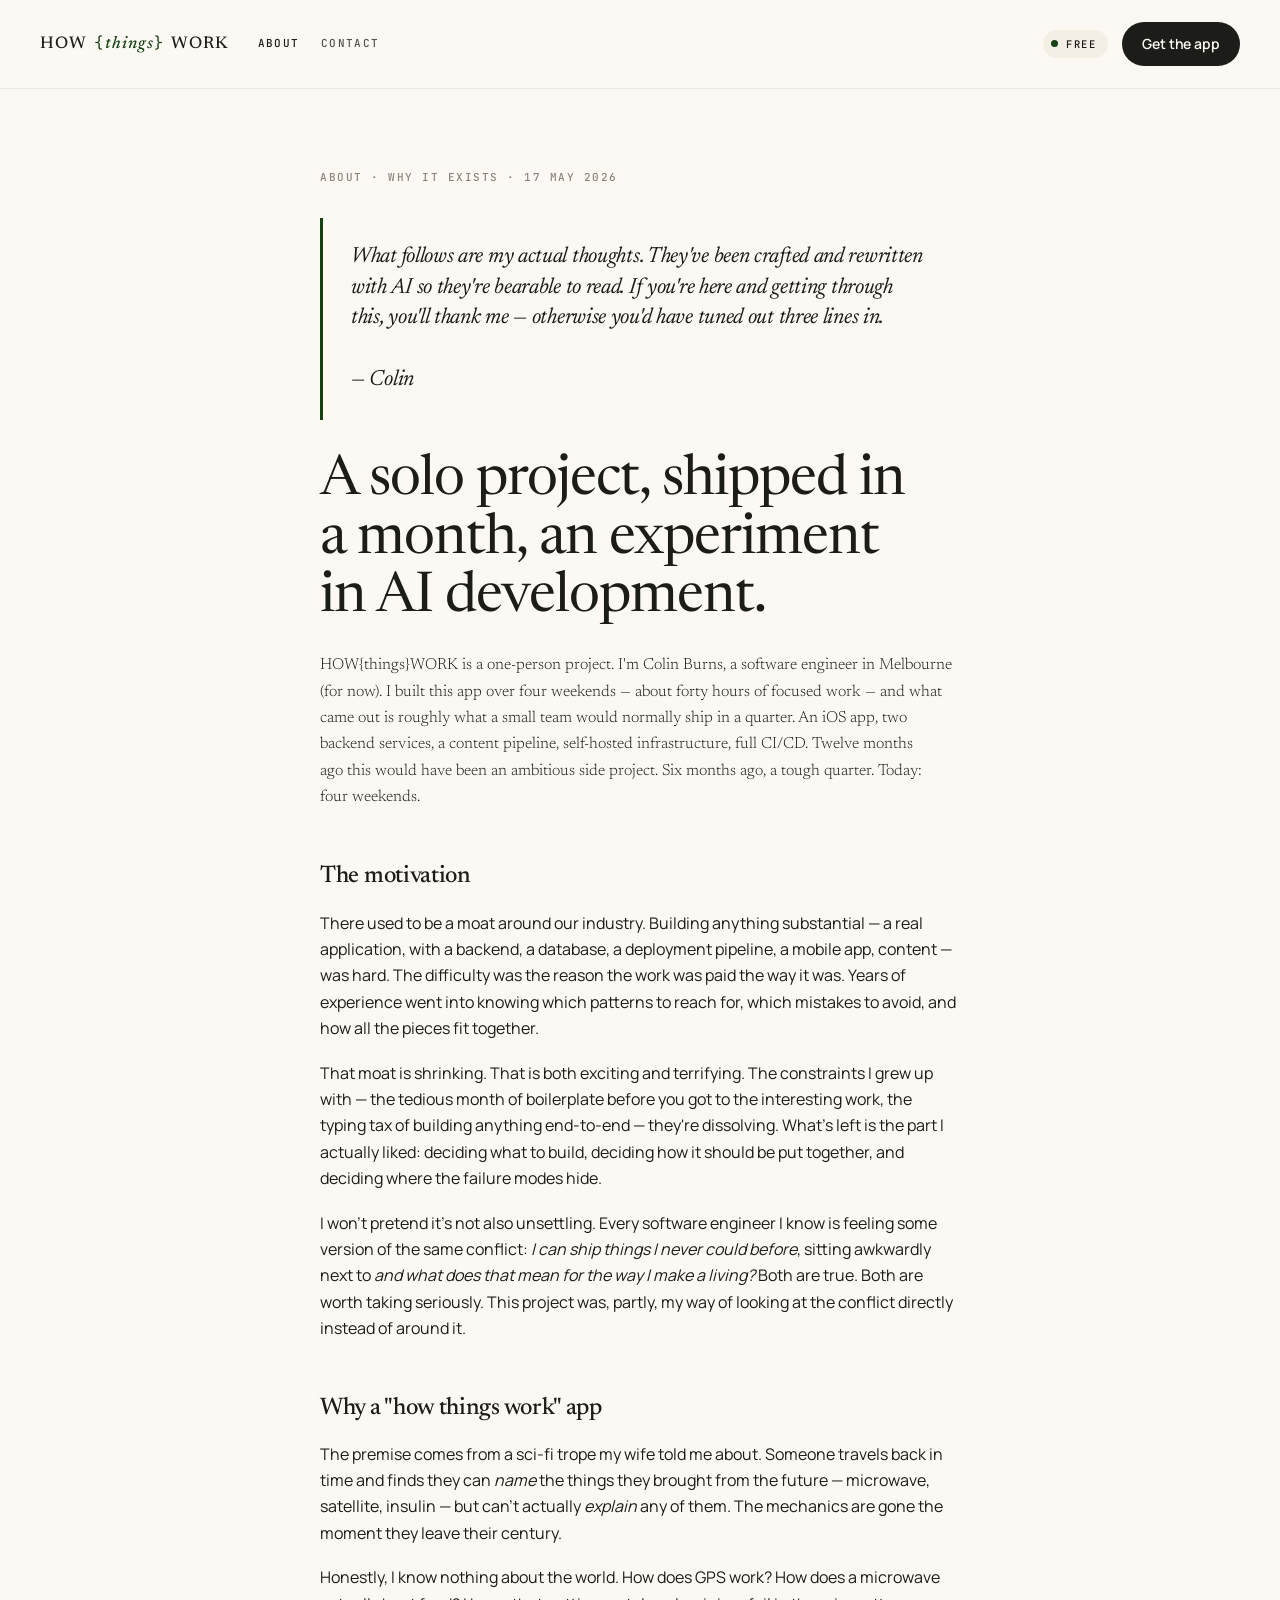
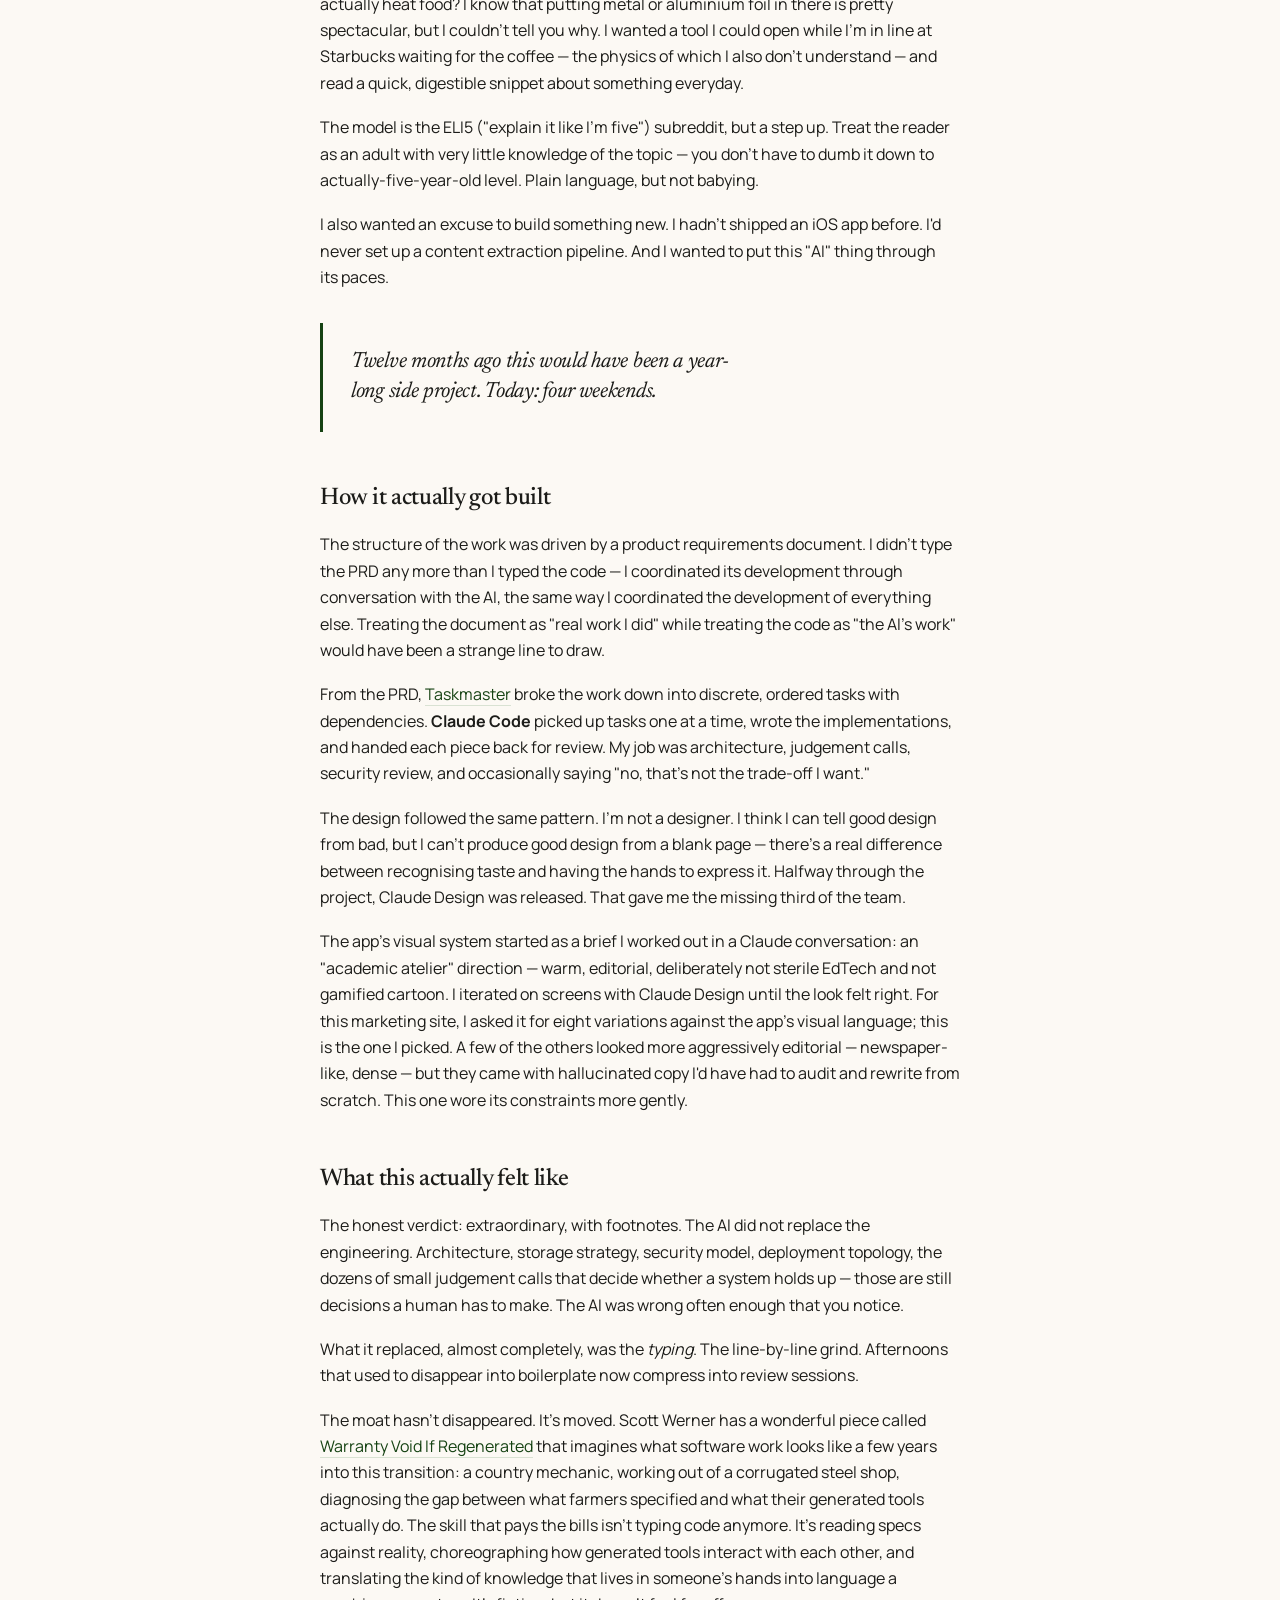
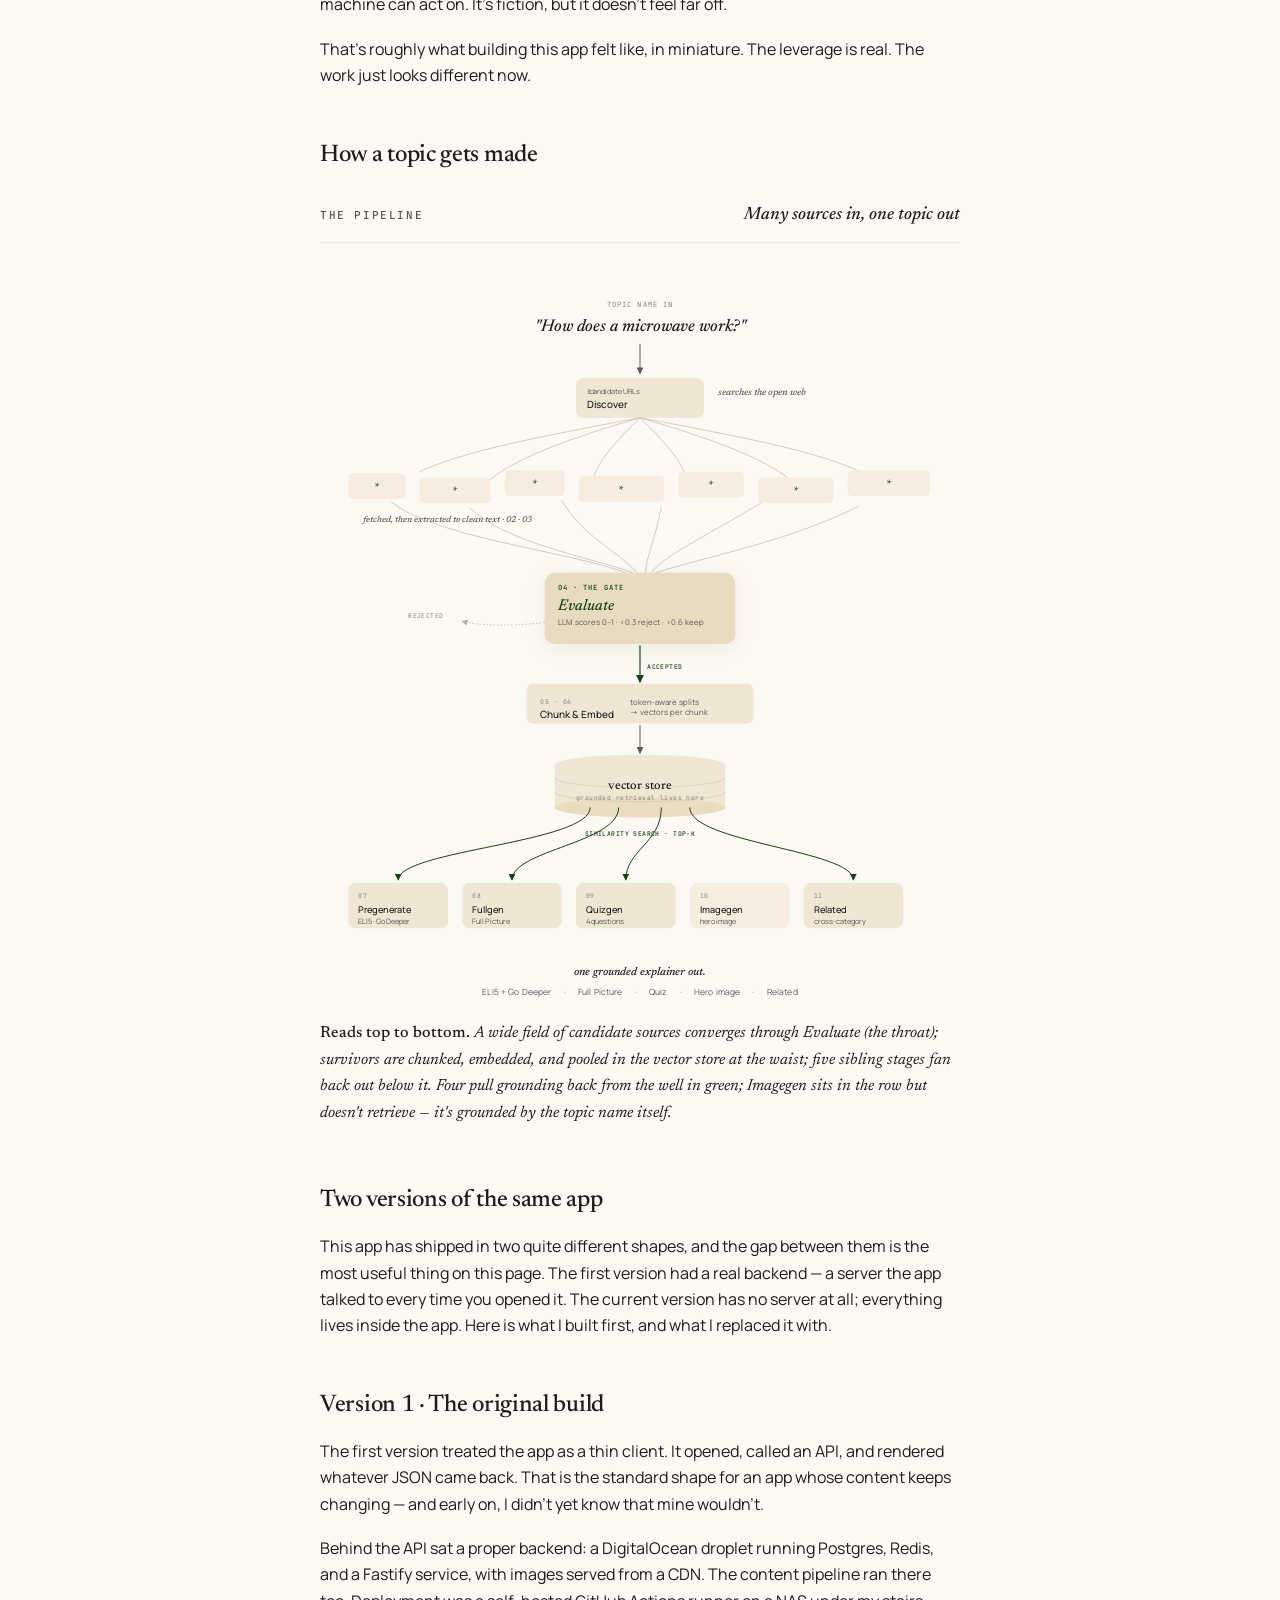
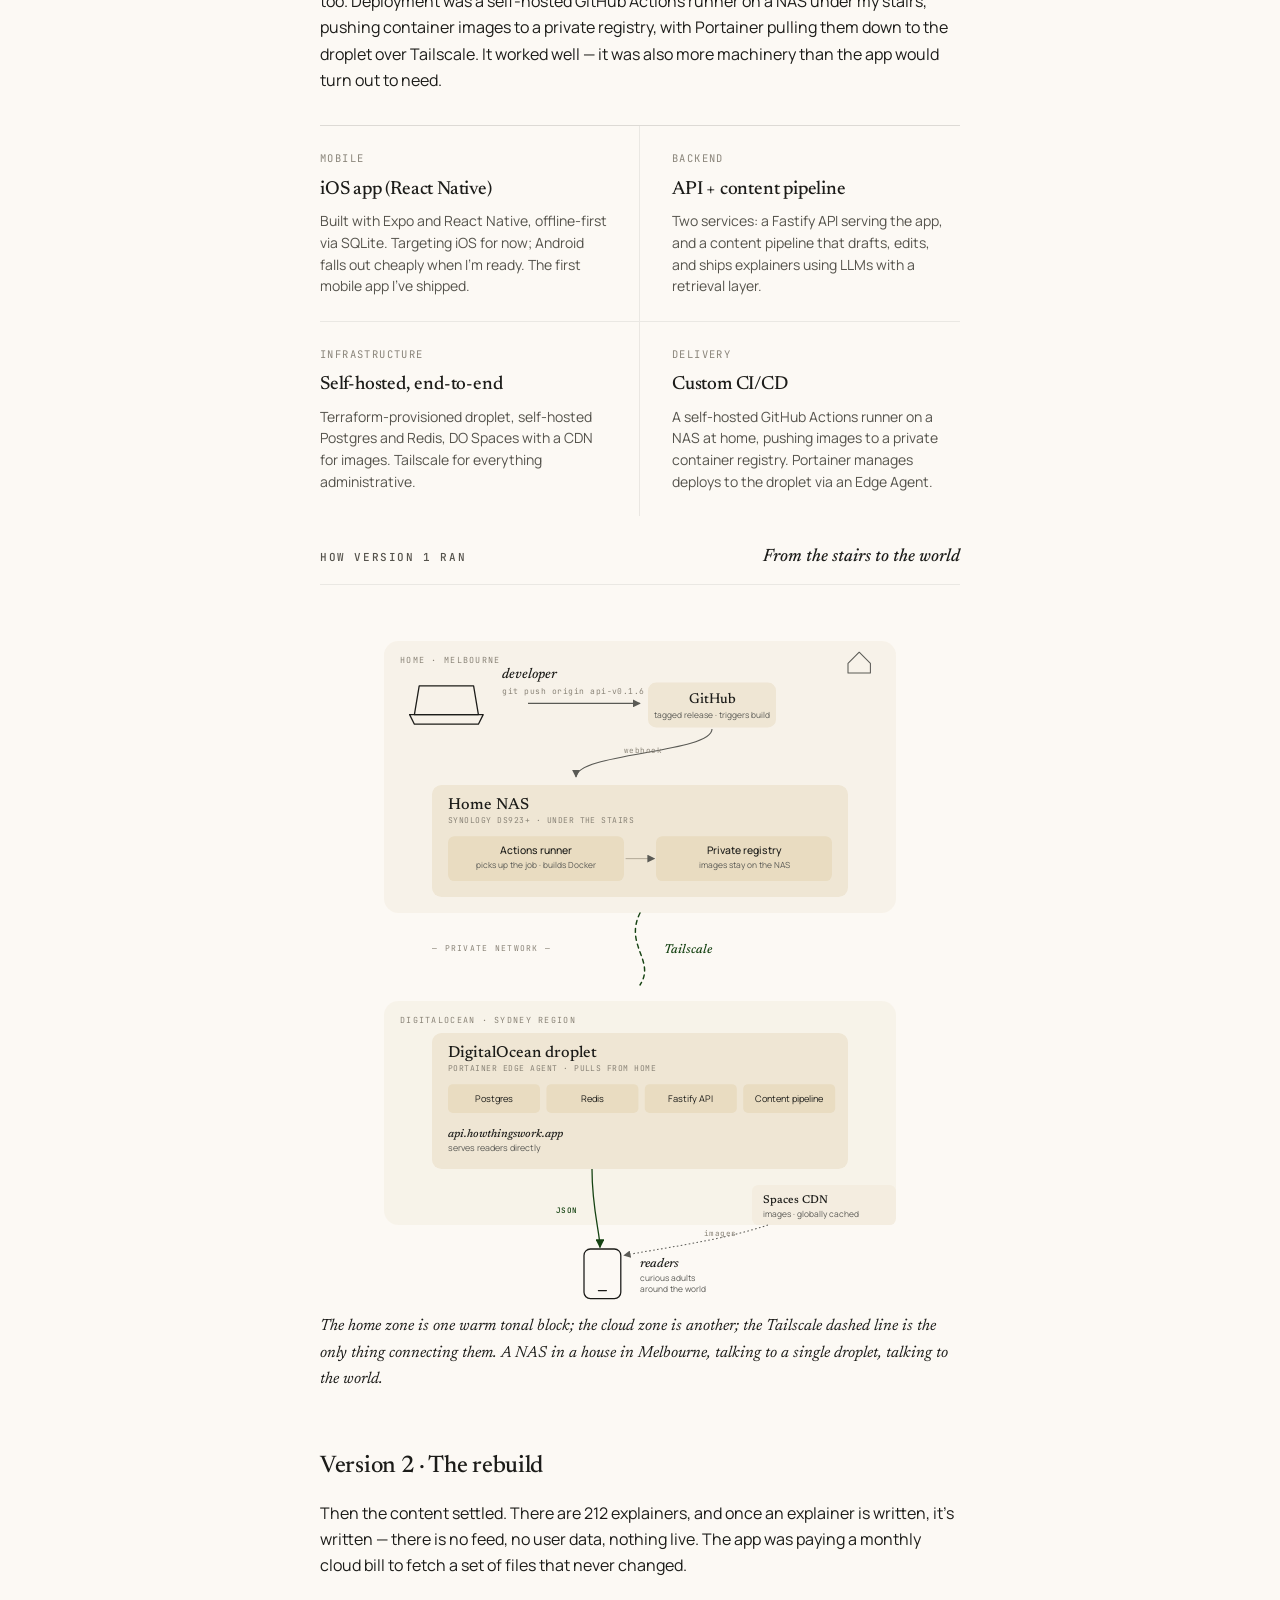
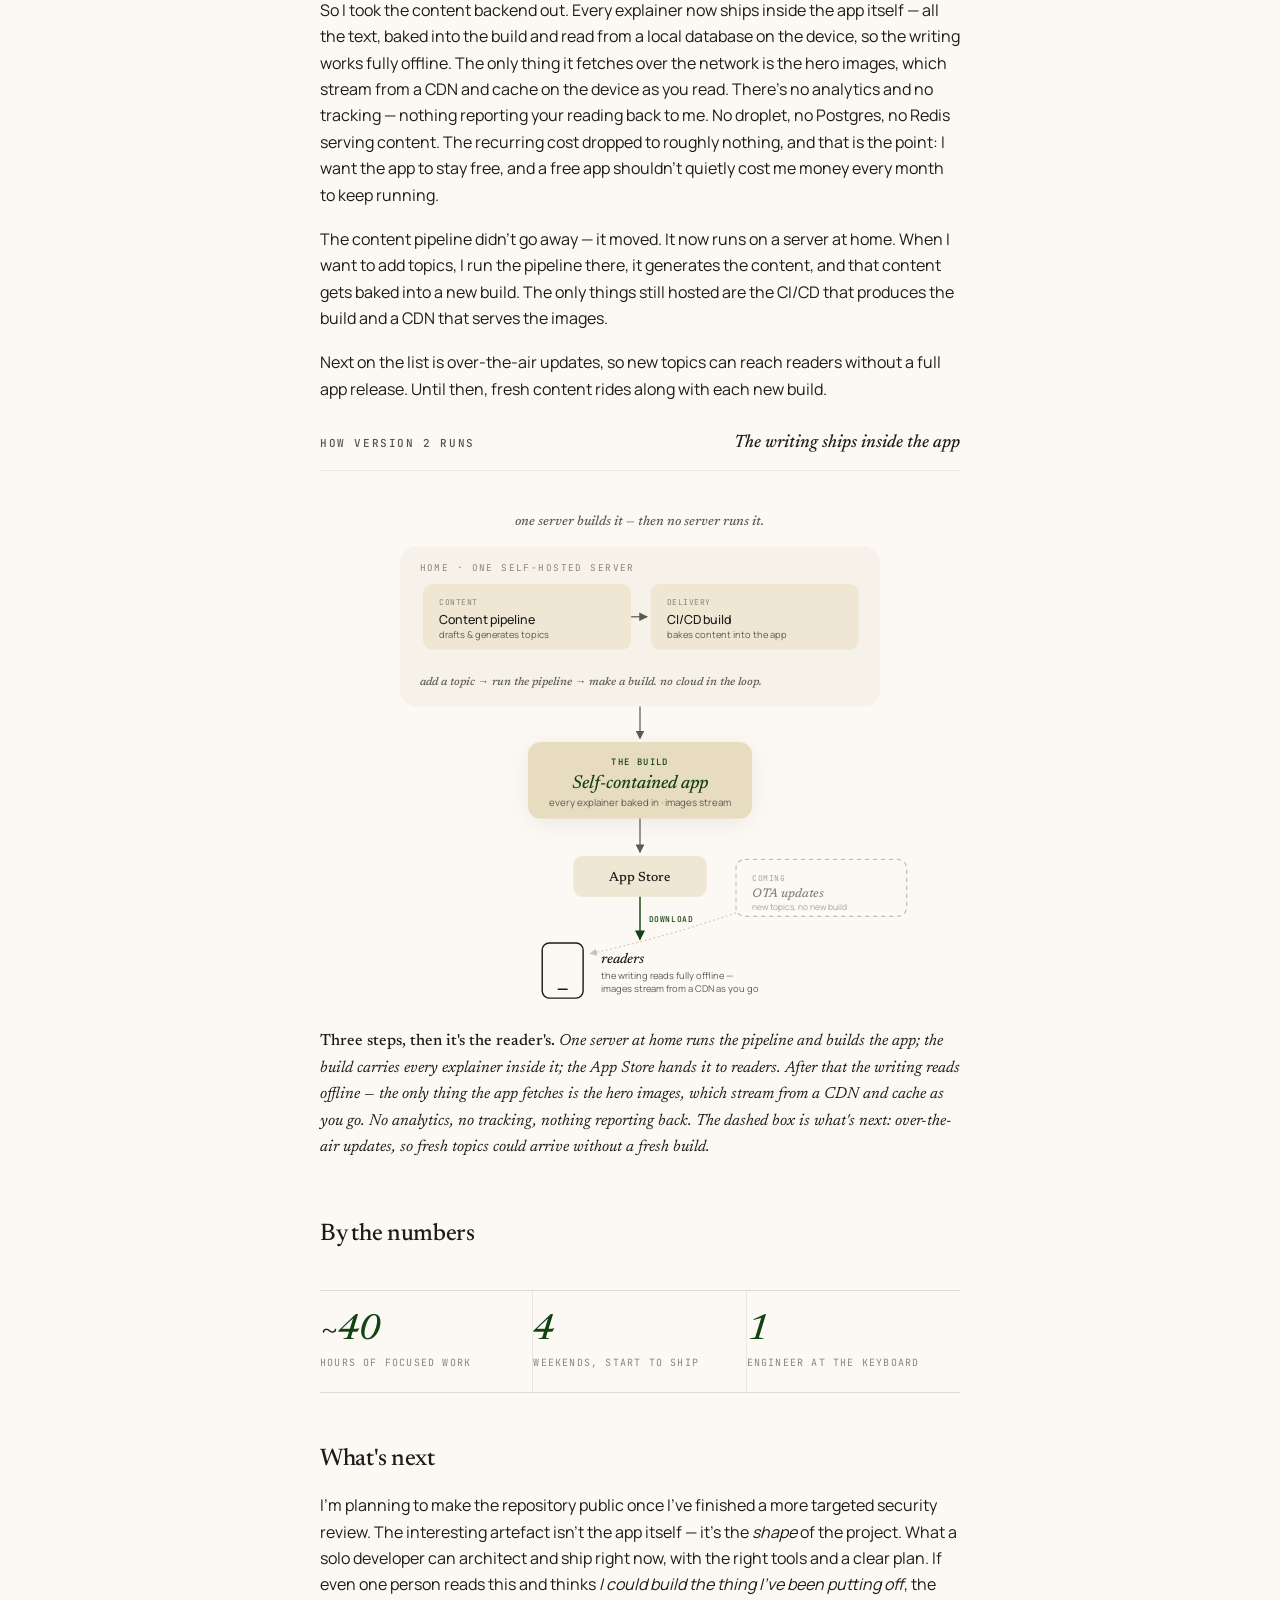
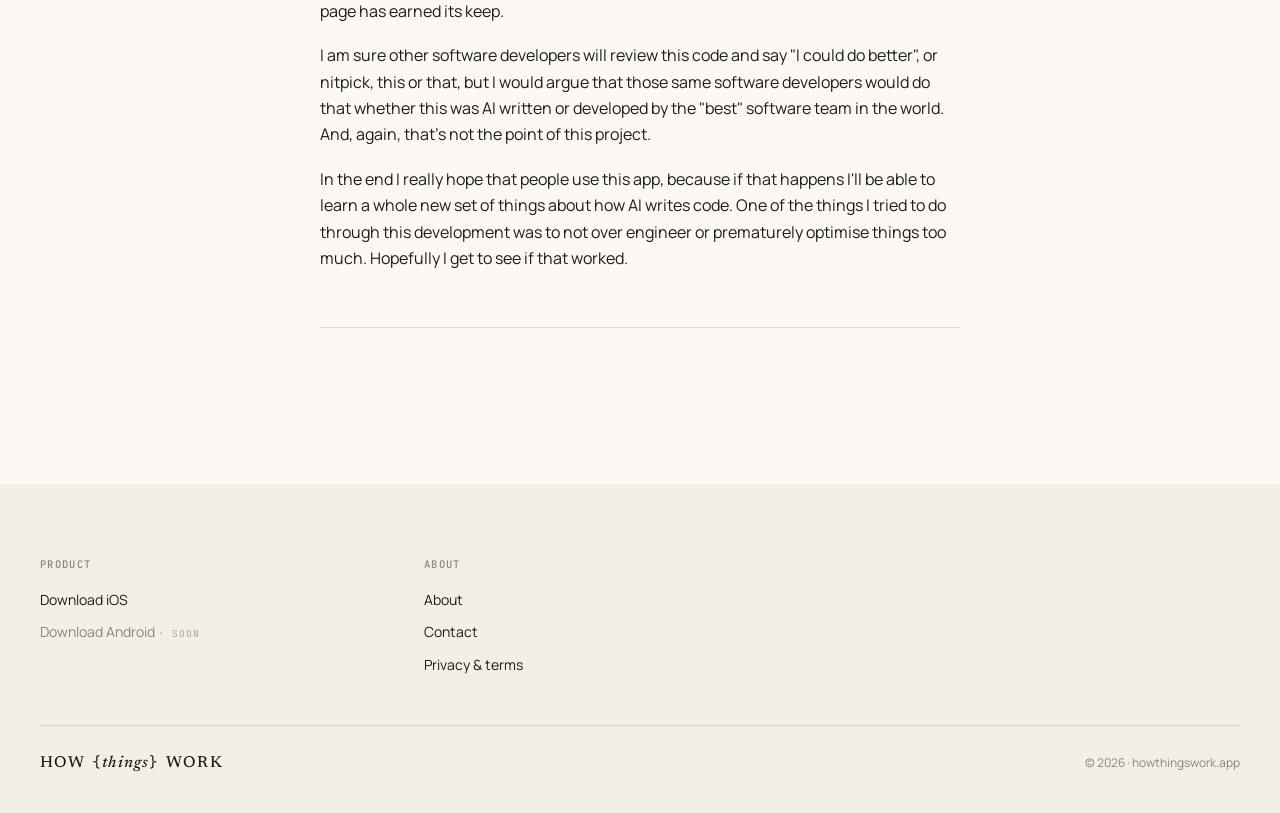
==== commit b4684324: "Update to the marketing page to fix some text and add app store links" ====
--- a/about.html
+++ b/about.html
@@ -6,6 +6,8 @@
 <title>About — How {things} Work</title>
 <meta name="description" content="A solo project by Colin Burns. An honest account of building production software with AI as a co-author — what's exciting about it, and what's complicated about it."/>
 <meta name="theme-color" content="#fcf9f4"/>
+<!-- Smart App Banner — Safari on iOS shows a native install/open prompt -->
+<meta name="apple-itunes-app" content="app-id=6767944916"/>
 <meta property="og:type" content="website"/>
 <meta property="og:title" content="About — How {things} Work"/>
 <meta property="og:description" content="A solo project. An honest account of building production software with AI as a co-author."/>
@@ -167,7 +169,7 @@
   </div>
   <div class="nav-right">
     <span class="free-pill">Free</span>
-    <a href="index.html#download" class="btn btn-ink">Get the app</a>
+    <a href="https://apps.apple.com/app/id6767944916" class="btn btn-ink" target="_blank" rel="noopener">Get the app</a>
   </div>
 </nav>
 
@@ -640,17 +642,20 @@
     monthly cloud bill to fetch a set of files that never changed.
   </p>
   <p>
-    So I took the backend out. The app now carries every explainer and every image inside
-    its own bundle. It runs fully offline — once installed, it never makes a network
-    request. No droplet, no Postgres, no Redis, no CDN. The recurring cost dropped to
-    roughly nothing, and that is the point: I want the app to stay free, and a free app
-    shouldn't quietly cost me money every month to keep running.
+    So I took the content backend out. Every explainer now ships inside the app itself —
+    all the text, baked into the build and read from a local database on the device, so
+    the writing works fully offline. The only thing it fetches over the network is the
+    hero images, which stream from a CDN and cache on the device as you read. There's no
+    analytics and no tracking — nothing reporting your reading back to me. No droplet, no
+    Postgres, no Redis serving content. The recurring cost dropped to roughly nothing, and
+    that is the point: I want the app to stay free, and a free app shouldn't quietly cost
+    me money every month to keep running.
   </p>
   <p>
     The content pipeline didn't go away — it moved. It now runs on a server at home. When
     I want to add topics, I run the pipeline there, it generates the content, and that
-    content gets baked into a new build. The only thing still hosted is the CI/CD that
-    produces the build itself.
+    content gets baked into a new build. The only things still hosted are the CI/CD that
+    produces the build and a CDN that serves the images.
   </p>
   <p>
     Next on the list is over-the-air updates, so new topics can reach readers without a
@@ -660,11 +665,11 @@
   <section class="diagram-block">
     <div class="diagram-label">
       <span class="diagram-num">How version 2 runs</span>
-      <span class="diagram-name">Everything ships inside the app</span>
+      <span class="diagram-name">The writing ships inside the app</span>
     </div>
 
     <svg class="diagram-svg" viewBox="0 0 720 600" xmlns="http://www.w3.org/2000/svg" role="img" aria-labelledby="v2-title">
-      <title id="v2-title">Version 2 architecture: a home server builds the app, the App Store delivers it, and readers run it fully offline</title>
+      <title id="v2-title">Version 2 architecture: a home server builds the app, the App Store delivers it, and readers read offline while images stream from a CDN</title>
       <defs>
         <marker id="v2-arr" viewBox="0 0 10 10" refX="9" refY="5" markerWidth="7" markerHeight="7" orient="auto">
           <path d="M0,0 L10,5 L0,10 z" fill="#5a5a55"/>
@@ -677,7 +682,7 @@
         </marker>
       </defs>
 
-      <text x="360" y="34" text-anchor="middle" class="d-display d-ink-soft" font-size="15" font-style="italic" font-weight="500">one server builds it — then the app is on its own.</text>
+      <text x="360" y="34" text-anchor="middle" class="d-display d-ink-soft" font-size="15" font-style="italic" font-weight="500">one server builds it — then no server runs it.</text>
 
       <rect x="90" y="58" width="540" height="180" rx="18" class="d-card" opacity="0.55"/>
       <text x="112" y="86" class="d-mono d-ink-muted" font-size="10.5" letter-spacing="1.6">HOME · ONE SELF-HOSTED SERVER</text>
@@ -705,7 +710,7 @@
       <rect x="234" y="278" width="252" height="86" rx="14" class="d-card-warm d-soft-shadow"/>
       <text x="360" y="304" text-anchor="middle" class="d-mono d-green" font-size="10" letter-spacing="1.6" font-weight="500">THE BUILD</text>
       <text x="360" y="330" text-anchor="middle" class="d-display d-green" font-size="21" font-style="italic" font-weight="500">Self-contained app</text>
-      <text x="360" y="350" text-anchor="middle" class="d-sans d-ink-soft" font-size="11">every explainer &amp; image baked inside</text>
+      <text x="360" y="350" text-anchor="middle" class="d-sans d-ink-soft" font-size="11">every explainer baked in · images stream</text>
 
       <path d="M360,364 C360,382 360,392 360,402" fill="none" class="d-soft-stroke" stroke-width="1.4" marker-end="url(#v2-arr)"/>
 
@@ -721,8 +726,8 @@
         <rect width="46" height="62" rx="8" fill="none" class="d-ink-stroke" stroke-width="1.6"/>
         <line x1="18" y1="52" x2="28" y2="52" class="d-ink-stroke" stroke-width="1.6" stroke-linecap="round"/>
         <text x="66" y="22" class="d-display d-ink" font-size="16" font-style="italic" font-weight="500">readers</text>
-        <text x="66" y="40" class="d-sans d-ink-soft" font-size="10.5">the app works fully offline —</text>
-        <text x="66" y="55" class="d-sans d-ink-soft" font-size="10.5">it never calls a server again</text>
+        <text x="66" y="40" class="d-sans d-ink-soft" font-size="10.5">the writing reads fully offline —</text>
+        <text x="66" y="55" class="d-sans d-ink-soft" font-size="10.5">images stream from a CDN as you go</text>
       </g>
 
       <g opacity="0.75">
@@ -735,11 +740,12 @@
     </svg>
 
     <p class="diagram-note">
-      <strong>Three steps, then silence.</strong> One server at home runs the pipeline
-      and builds the app; the build carries every explainer and image inside it; the App
-      Store hands it to readers. After that the app is on its own — no droplet, no
-      database, no calls home. The dashed box is what's next: over-the-air updates, so
-      fresh topics arrive without a fresh build.
+      <strong>Three steps, then it's the reader's.</strong> One server at home runs the
+      pipeline and builds the app; the build carries every explainer inside it; the App
+      Store hands it to readers. After that the writing reads offline — the only thing the
+      app fetches is the hero images, which stream from a CDN and cache as you go. No
+      analytics, no tracking, nothing reporting back. The dashed box is what's next:
+      over-the-air updates, so fresh topics could arrive without a fresh build.
     </p>
   </section>
 
